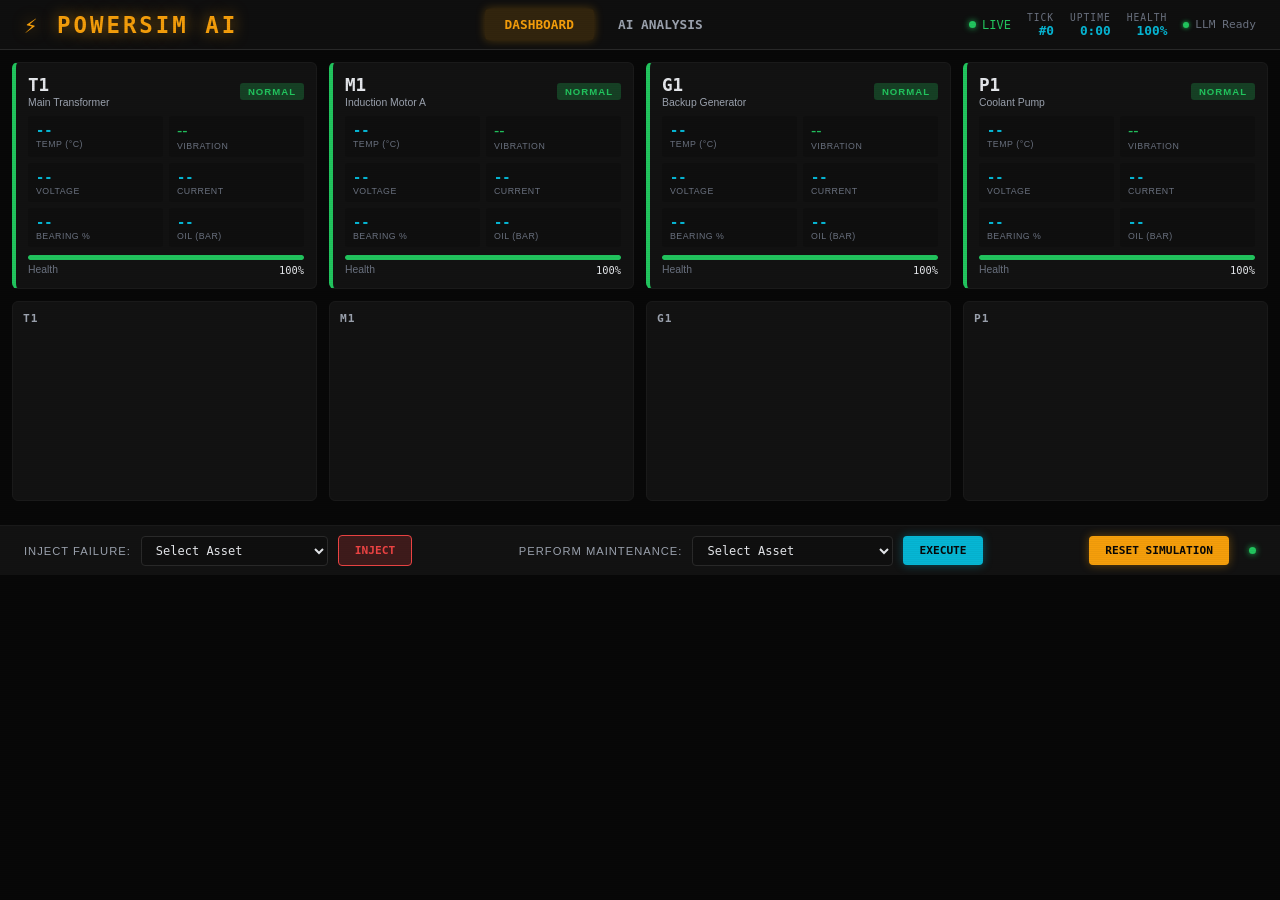
==== static/index.html @ 2003d6c3 "feat(frontend): implement two-page industrial SCADA dashboard - Add Dashboard page with real-time as" ====
<!DOCTYPE html>
<html lang="en">
<head>
    <meta charset="UTF-8">
    <meta name="viewport" content="width=device-width, initial-scale=1.0">
    <title>PowerSim AI - Predictive Maintenance</title>
    <script src="https://cdn.jsdelivr.net/npm/chart.js@4.4.0/dist/chart.umd.min.js"></script>
    <style>
        :root {
            --bg-primary: #080808;
            --bg-secondary: #0f0f0f;
            --bg-panel: #121212;
            --border-color: #1a1a1a;
            --border-bright: #2a2a2a;
            --accent-primary: #f59e0b;
            --accent-secondary: #06b6d4;
            --danger: #ef4444;
            --warning: #f97316;
            --ok: #22c55e;
            --text-primary: #e5e7eb;
            --text-secondary: #9ca3af;
            --text-muted: #6b7280;
            --font-header: 'Orbitron', monospace;
            --font-mono: 'JetBrains Mono', monospace;
        }

        @import url('https://fonts.googleapis.com/css2?family=Orbitron:wght@400;500;600;700;800&family=JetBrains+Mono:wght@300;400;500;600&display=swap');

        * { margin: 0; padding: 0; box-sizing: border-box; }

        html, body {
            min-height: 100%; width: 100%;
            background: var(--bg-primary); color: var(--text-primary);
            font-family: -apple-system, BlinkMacSystemFont, 'Segoe UI', Roboto, sans-serif;
        }

        body {
            overflow-y: auto;
        }

        body::before {
            content: ''; position: fixed; top: 0; left: 0; width: 100%; height: 100%;
            pointer-events: none; z-index: 9999;
            background: repeating-linear-gradient(0deg, rgba(0,0,0,0.03), rgba(0,0,0,0.03) 1px, transparent 1px, transparent 2px);
        }

        .app-container { display: flex; flex-direction: column; height: 100vh; position: relative; z-index: 1; }

        /* Navbar */
        .navbar {
            display: flex; align-items: center; justify-content: space-between;
            height: 50px; padding: 0 24px; background: var(--bg-secondary);
            border-bottom: 1px solid var(--border-bright); flex-shrink: 0;
        }

        .navbar-brand {
            font-family: var(--font-header); font-size: 1.4rem; font-weight: 800;
            color: var(--accent-primary); text-shadow: 0 0 15px rgba(245,158,11,0.6); letter-spacing: 3px;
        }

        .navbar-tabs { display: flex; gap: 4px; }
        .navbar-tab {
            padding: 8px 20px; font-family: var(--font-header); font-size: 0.8rem; font-weight: 600;
            color: var(--text-secondary); background: transparent; border: none; cursor: pointer;
            border-radius: 4px; transition: all 0.2s;
        }
        .navbar-tab:hover { color: var(--text-primary); background: rgba(245,158,11,0.1); }
        .navbar-tab.active { color: var(--accent-primary); background: rgba(245,158,11,0.15); box-shadow: 0 0 10px rgba(245,158,11,0.3); }

        .navbar-status { display: flex; align-items: center; gap: 16px; font-family: var(--font-mono); font-size: 0.75rem; }
        .status-indicator { display: flex; align-items: center; gap: 6px; color: var(--ok); }
        .status-dot {
            width: 7px; height: 7px; border-radius: 50%; background: var(--ok);
            animation: pulse 2s infinite; box-shadow: 0 0 6px var(--ok);
        }
        @keyframes pulse { 0%, 100% { opacity: 1; box-shadow: 0 0 6px var(--ok); } 50% { opacity: 0.5; box-shadow: 0 0 3px var(--ok); } }

        .status-item { display: flex; flex-direction: column; align-items: flex-end; }
        .status-item-label { font-size: 0.6rem; color: var(--text-muted); text-transform: uppercase; letter-spacing: 1px; }
        .status-item-value { font-family: var(--font-mono); font-size: 0.8rem; font-weight: 600; color: var(--accent-secondary); }

        .llm-status { display: flex; align-items: center; gap: 6px; font-size: 0.7rem; color: var(--text-muted); }
        .llm-status-dot { width: 6px; height: 6px; border-radius: 50%; }
        .llm-status-dot.available { background: var(--ok); box-shadow: 0 0 4px var(--ok); }
        .llm-status-dot.unavailable { background: var(--warning); box-shadow: 0 0 4px var(--warning); }

        /* Pages */
        .page { display: none; flex: 1; overflow: hidden; }
        .page.active { display: flex; flex-direction: column; }

        /* Dashboard Page */
        #page-dashboard { min-height: calc(100vh - 100px); }

        .dashboard-content { display: flex; flex-direction: column; padding: 12px; gap: 12px; }

        .assets-row { display: grid; grid-template-columns: repeat(4, 1fr); gap: 12px; }

        .asset-card {
            background: var(--bg-panel); border: 1px solid var(--border-color);
            border-radius: 6px; padding: 12px; position: relative; overflow: hidden;
            border-left: 4px solid var(--ok);
            transition: all 0.3s;
            animation: borderGlow 2s infinite;
        }
        @keyframes borderGlow { 0%, 100% { box-shadow: 0 0 5px currentColor; } 50% { box-shadow: 0 0 15px currentColor; } }
        .asset-card.status-ok { border-left-color: var(--ok); color: var(--ok); }
        .asset-card.status-warning { border-left-color: var(--warning); color: var(--warning); }
        .asset-card.status-critical { border-left-color: var(--danger); color: var(--danger); }

        .asset-card.status-ok { animation-name: borderGlowOk; }
        .asset-card.status-warning { animation-name: borderGlowWarning; }
        .asset-card.status-critical { animation-name: borderGlowCritical; }
        @keyframes borderGlowOk { 0%, 100% { box-shadow: 0 0 5px rgba(34,197,94,0.3); } 50% { box-shadow: 0 0 15px rgba(34,197,94,0.6); } }
        @keyframes borderGlowWarning { 0%, 100% { box-shadow: 0 0 5px rgba(249,115,22,0.3); } 50% { box-shadow: 0 0 15px rgba(249,115,22,0.6); } }
        @keyframes borderGlowCritical { 0%, 100% { box-shadow: 0 0 5px rgba(239,68,68,0.3); } 50% { box-shadow: 0 0 15px rgba(239,68,68,0.6); } }

        .asset-header { display: flex; justify-content: space-between; align-items: center; margin-bottom: 8px; }
        .asset-id { font-family: var(--font-header); font-size: 1.1rem; font-weight: 700; color: var(--text-primary); }
        .asset-name { font-size: 0.65rem; color: var(--text-secondary); margin-top: 2px; }

        .status-badge {
            padding: 3px 8px; border-radius: 3px; font-size: 0.6rem; font-weight: 700;
            text-transform: uppercase; letter-spacing: 1px;
        }
        .status-badge.normal { background: rgba(34,197,94,0.25); color: var(--ok); }
        .status-badge.warning { background: rgba(249,115,22,0.25); color: var(--warning); }
        .status-badge.critical { background: rgba(239,68,68,0.25); color: var(--danger); }

        .metrics-grid { display: grid; grid-template-columns: repeat(2, 1fr); gap: 6px; }
        .metric-cell { background: var(--bg-secondary); border-radius: 3px; padding: 6px 8px; }
        .metric-cell-value { font-family: var(--font-mono); font-size: 0.85rem; font-weight: 600; color: var(--accent-secondary); }
        .metric-cell-label { font-size: 0.55rem; color: var(--text-muted); text-transform: uppercase; letter-spacing: 0.5px; margin-top: 1px; }

        .health-container { margin-top: 8px; }
        .health-bar { height: 5px; background: var(--bg-secondary); border-radius: 2px; overflow: hidden; }
        .health-fill { height: 100%; border-radius: 2px; transition: width 0.4s ease, background 0.3s; }
        .health-text { display: flex; justify-content: space-between; margin-top: 4px; font-size: 0.65rem; color: var(--text-muted); }
        .health-value { font-family: var(--font-mono); color: var(--text-primary); }

        .charts-row { display: grid; grid-template-columns: repeat(4, 1fr); gap: 12px; margin-bottom: 12px; }
        .chart-card {
            background: var(--bg-panel); border: 1px solid var(--border-color);
            border-radius: 6px; padding: 10px; display: flex; flex-direction: column;
            height: 200px;
        }
        .chart-title {
            font-family: var(--font-header); font-size: 0.7rem; font-weight: 600;
            color: var(--text-secondary); text-transform: uppercase; letter-spacing: 1px; margin-bottom: 6px;
        }
        .chart-container { flex: 1; position: relative; min-height: 0; }
        .chart-container canvas { width: 100% !important; height: 100% !important; }

        .controls-bar {
            height: 50px; display: flex; align-items: center; justify-content: space-between;
            padding: 0 24px; background: var(--bg-panel); border-top: 1px solid var(--border-color);
            flex-shrink: 0;
        }
        .controls-group { display: flex; align-items: center; gap: 10px; }
        .control-label { font-size: 0.7rem; color: var(--text-secondary); text-transform: uppercase; letter-spacing: 1px; }

        .btn {
            padding: 8px 16px; border: none; border-radius: 4px; font-size: 0.7rem;
            font-weight: 600; cursor: pointer; text-transform: uppercase; font-family: var(--font-header);
            transition: all 0.2s;
        }
        .btn-primary {
            background: var(--accent-secondary); color: var(--bg-primary);
            box-shadow: 0 0 10px rgba(6,182,212,0.4);
        }
        .btn-primary:hover { background: #0891b2; box-shadow: 0 0 15px rgba(6,182,212,0.6); }
        .btn-accent {
            background: var(--accent-primary); color: var(--bg-primary);
            box-shadow: 0 0 10px rgba(245,158,11,0.4);
        }
        .btn-accent:hover { background: #d97706; box-shadow: 0 0 15px rgba(245,158,11,0.6); }
        .btn-danger {
            background: rgba(239,68,68,0.2); color: var(--danger); border: 1px solid var(--danger);
        }
        .btn-danger:hover { background: rgba(239,68,68,0.3); }

        select.control-select {
            background: var(--bg-secondary); color: var(--text-primary);
            border: 1px solid var(--border-bright); border-radius: 4px;
            padding: 6px 10px; font-size: 0.75rem; font-family: var(--font-mono);
            cursor: pointer;
        }
        select.control-select:focus { outline: none; border-color: var(--accent-primary); }

        /* AI Analysis Page */
        #page-ai-analysis { padding: 16px; gap: 16px; overflow-y: auto; }

        .ai-summary-section {
            background: var(--bg-panel); border: 1px solid var(--border-color);
            border-radius: 8px; padding: 20px; display: flex; flex-direction: column;
            margin-bottom: 16px;
        }
        .ai-summary-header {
            display: flex; justify-content: space-between; align-items: center; margin-bottom: 16px;
        }
        .ai-summary-title {
            font-family: var(--font-header); font-size: 1rem; font-weight: 700;
            color: var(--accent-primary); text-transform: uppercase; letter-spacing: 2px;
        }
        .ai-summary-content {
            flex: 1; background: var(--bg-secondary); border-radius: 6px; padding: 16px;
            font-family: var(--font-mono); font-size: 0.85rem; color: var(--text-primary);
            overflow-y: auto; line-height: 1.6; border: 1px solid var(--border-color);
        }

        /* Hero Image Section */
        .ai-hero-section {
            position: relative;
            height: 150px;
            border-radius: 8px;
            overflow: hidden;
            margin-bottom: 16px;
            border: 1px solid var(--border-color);
        }

        .ai-hero-image {
            width: 100%;
            height: 100%;
            object-fit: cover;
            filter: brightness(0.4) contrast(1.1);
        }

        .ai-hero-overlay {
            position: absolute;
            top: 0;
            left: 0;
            right: 0;
            bottom: 0;
            background: linear-gradient(135deg, rgba(245,158,11,0.15) 0%, rgba(6,182,212,0.1) 100%);
            pointer-events: none;
        }

        .ai-hero-title {
            position: absolute;
            bottom: 16px;
            left: 20px;
            font-family: var(--font-header);
            font-size: 1.2rem;
            font-weight: 700;
            color: var(--accent-primary);
            text-shadow: 0 0 20px rgba(245,158,11,0.8), 0 2px 4px rgba(0,0,0,0.8);
            letter-spacing: 2px;
        }
        .ai-summary-content::-webkit-scrollbar { width: 6px; }
        .ai-summary-content::-webkit-scrollbar-track { background: var(--bg-panel); }
        .ai-summary-content::-webkit-scrollbar-thumb { background: var(--border-bright); border-radius: 3px; }
        .ai-summary-meta {
            display: flex; justify-content: space-between; align-items: center; margin-top: 12px;
        }
        .ai-timestamp { font-size: 0.7rem; color: var(--text-muted); }
        .ai-status-badge {
            display: flex; align-items: center; gap: 6px; padding: 4px 10px;
            background: var(--bg-secondary); border: 1px solid var(--border-bright);
            border-radius: 4px; font-size: 0.7rem; color: var(--text-secondary);
        }
        .spinner {
            width: 14px; height: 14px; border: 2px solid var(--border-bright);
            border-top-color: var(--accent-primary); border-radius: 50%;
            animation: spin 0.8s linear infinite;
        }
        @keyframes spin { to { transform: rotate(360deg); } }

        @keyframes slideIn {
            from { transform: translateX(100%); opacity: 0; }
            to { transform: translateX(0); opacity: 1; }
        }

        .ai-cards-section {
            display: grid; grid-template-columns: repeat(2, 1fr); gap: 12px;
        }
        .ai-asset-card {
            background: var(--bg-panel); border: 1px solid var(--border-color);
            border-radius: 6px; padding: 14px; display: flex; flex-direction: column; overflow: hidden;
        }
        .ai-asset-header {
            display: flex; justify-content: space-between; align-items: center; margin-bottom: 10px;
        }
        .ai-asset-id { font-family: var(--font-header); font-size: 0.95rem; font-weight: 700; color: var(--text-primary); }
        .risk-badge {
            padding: 3px 10px; border-radius: 3px; font-size: 0.65rem; font-weight: 700;
            text-transform: uppercase; letter-spacing: 1px;
        }
        .risk-badge.critical { background: rgba(239,68,68,0.25); color: var(--danger); }
        .risk-badge.high { background: rgba(249,115,22,0.25); color: var(--warning); }
        .risk-badge.medium { background: rgba(245,158,11,0.25); color: var(--accent-primary); }
        .risk-badge.low { background: rgba(34,197,94,0.25); color: var(--ok); }

        .ai-asset-content { flex: 1; overflow-y: auto; display: flex; flex-direction: column; gap: 8px; }
        .ai-asset-content::-webkit-scrollbar { width: 4px; }
        .ai-asset-content::-webkit-scrollbar-thumb { background: var(--border-bright); border-radius: 2px; }

        .ai-section-title { font-size: 0.6rem; color: var(--text-muted); text-transform: uppercase; letter-spacing: 1px; margin-bottom: 4px; }
        .ai-anomalies { list-style: disc; padding-left: 14px; font-size: 0.75rem; color: var(--text-secondary); margin-bottom: 8px; }
        .ai-anomalies li { margin-bottom: 3px; }
        .ai-action { font-size: 0.75rem; color: var(--text-primary); background: var(--bg-secondary); padding: 8px; border-radius: 4px; }
        .ai-urgency { font-size: 0.7rem; color: var(--warning); }
        .ai-confidence-bar { height: 4px; background: var(--bg-secondary); border-radius: 2px; overflow: hidden; margin-top: 4px; }
        .ai-confidence-fill { height: 100%; background: linear-gradient(90deg, var(--accent-primary), var(--accent-secondary)); border-radius: 2px; }
        .ai-confidence-text { font-size: 0.65rem; color: var(--text-muted); margin-top: 2px; }
        .ai-reasoning {
            font-size: 0.7rem; color: var(--text-secondary); font-style: italic;
            background: var(--bg-secondary); padding: 8px; border-radius: 4px;
            overflow-y: auto; max-height: 60px; line-height: 1.4;
        }

        .btn-maintenance {
            width: 100%; padding: 8px; margin-top: 10px;
            background: rgba(34,197,94,0.15); color: var(--ok);
            border: 1px solid var(--ok); border-radius: 4px;
            font-size: 0.7rem; font-weight: 600; cursor: pointer; text-transform: uppercase;
            font-family: var(--font-header); transition: all 0.2s;
        }
        .btn-maintenance:hover { background: rgba(34,197,94,0.25); box-shadow: 0 0 10px rgba(34,197,94,0.3); }

        /* Responsive */
        @media (max-width: 1200px) {
            .assets-row { grid-template-columns: repeat(2, 1fr); }
            .charts-row { grid-template-columns: repeat(2, 1fr); }
            .ai-cards-section { grid-template-columns: 1fr; }
        }

        /* Disconnected Banner */
        .disconnected-banner {
            display: none; position: fixed; top: 50px; left: 0; right: 0;
            background: rgba(239,68,68,0.9); color: white; text-align: center;
            padding: 8px; font-family: var(--font-header); font-size: 0.8rem;
            letter-spacing: 2px; z-index: 10000;
        }
        .disconnected-banner.visible { display: block; }
    </style>
</head>
<body>
    <div class="app-container">
        <nav class="navbar">
            <div class="navbar-brand">⚡ POWERSIM AI</div>
            <div class="navbar-tabs">
                <button class="navbar-tab active" onclick="switchPage('dashboard')">DASHBOARD</button>
                <button class="navbar-tab" onclick="switchPage('ai-analysis')">AI ANALYSIS</button>
            </div>
            <div class="navbar-status">
                <div class="status-indicator">
                    <span class="status-dot"></span>
                    <span>LIVE</span>
                </div>
                <div class="status-item">
                    <span class="status-item-label">Tick</span>
                    <span class="status-item-value" id="tick-count">#0</span>
                </div>
                <div class="status-item">
                    <span class="status-item-label">Uptime</span>
                    <span class="status-item-value" id="uptime">0:00</span>
                </div>
                <div class="status-item">
                    <span class="status-item-label">Health</span>
                    <span class="status-item-value" id="overall-health">100%</span>
                </div>
                <div class="llm-status">
                    <span class="llm-status-dot available" id="llm-status-dot"></span>
                    <span id="llm-status-text">LLM Ready</span>
                </div>
            </div>
        </nav>

        <div class="disconnected-banner" id="disconnected-banner">● DISCONNECTED - Reconnecting...</div>

        <!-- PAGE 1: DASHBOARD -->
        <div class="page active" id="page-dashboard">
            <div class="dashboard-content">
                <div class="assets-row" id="assets-row"></div>
                <div class="charts-row" id="charts-row"></div>
            </div>
            <div class="controls-bar">
                <div class="controls-group">
                    <span class="control-label">Inject Failure:</span>
                    <select class="control-select" id="failure-select">
                        <option value="">Select Asset</option>
                        <option value="T1|bearing_wear">T1 - Bearing Wear</option>
                        <option value="M1|misalignment">M1 - Misalignment</option>
                        <option value="G1|oil_degradation">G1 - Oil Degradation</option>
                        <option value="P1|overload">P1 - Overload</option>
                    </select>
                    <button class="btn btn-danger" onclick="injectFailure()">INJECT</button>
                </div>
                <div class="controls-group">
                    <span class="control-label">Perform Maintenance:</span>
                    <select class="control-select" id="maintenance-select">
                        <option value="">Select Asset</option>
                        <option value="T1">T1 - Main Transformer</option>
                        <option value="M1">M1 - Induction Motor A</option>
                        <option value="G1">G1 - Backup Generator</option>
                        <option value="P1">P1 - Coolant Pump</option>
                    </select>
                    <button class="btn btn-primary" onclick="performMaintenance()">EXECUTE</button>
                </div>
                <div class="controls-group">
                    <button class="btn btn-accent" onclick="resetSimulation()">RESET SIMULATION</button>
                    <span class="status-dot" id="ws-status-dot" style="background: var(--ok); margin-left: 10px;"></span>
                </div>
            </div>
        </div>

        <!-- PAGE 2: AI ANALYSIS -->
        <div class="page" id="page-ai-analysis">
            <div class="ai-hero-section">
                <img class="ai-hero-image" src="/static/assets/shutterstock_2407148241.webp" alt="Power System">
                <div class="ai-hero-overlay"></div>
                <div class="ai-hero-title">⚡ AI-POWERED PREDICTIVE MAINTENANCE</div>
            </div>
            <div class="ai-summary-section">
                <div class="ai-summary-header">
                    <span class="ai-summary-title">Fleet Summary</span>
                    <button class="btn btn-accent" id="run-ai-btn" onclick="runAiAnalysis()">
                        <span id="run-ai-text">▶ RUN AI ANALYSIS</span>
                    </button>
                </div>
                <div class="ai-summary-content" id="fleet-summary">
                    Click "RUN AI ANALYSIS" to generate fleet-wide predictive maintenance insights...
                </div>
                <div class="ai-summary-meta">
                    <span class="ai-timestamp" id="ai-timestamp">Last analysis: Never</span>
                    <div class="ai-status-badge">
                        <span class="status-dot" id="ollama-status-dot" style="width: 6px; height: 6px; background: var(--ok);"></span>
                        <span id="ollama-status-text">Ollama Connected</span>
                    </div>
                </div>
            </div>
            <div class="ai-cards-section" id="ai-cards-section">
                <!-- AI cards rendered by JS -->
            </div>
        </div>
    </div>

    <script>
        const CHART_MAX_POINTS = 50;
        const charts = {};
        let wsConnected = false;
        let aiAnalysisCache = null;

        // Page Navigation
        function switchPage(pageName) {
            document.querySelectorAll('.page').forEach(p => p.classList.remove('active'));
            document.querySelectorAll('.navbar-tab').forEach(t => t.classList.remove('active'));
            document.getElementById('page-' + pageName).classList.add('active');
            event.target.classList.add('active');
        }

        // WebSocket Connection
        let ws = null;

        function connectWebSocket() {
            const protocol = window.location.protocol === 'https:' ? 'wss:' : 'ws:';
            ws = new WebSocket(`${protocol}//${window.location.host}/ws/live`);

            ws.onopen = () => {
                console.log('WebSocket connected');
                wsConnected = true;
                updateWsStatus(true);
            };

            ws.onclose = () => {
                console.log('WebSocket closed - reconnecting...');
                wsConnected = false;
                updateWsStatus(false);
                setTimeout(connectWebSocket, 3000);
            };

            ws.onerror = (e) => {
                console.error('WebSocket error:', e);
                wsConnected = false;
            };

            ws.onmessage = (event) => {
                try {
                    const data = JSON.parse(event.data);
                    if (data.type !== 'tick') return;

                    // Update navbar metrics
                    document.getElementById('tick-count').textContent = '#' + data.tick_count;

                    // Calculate uptime
                    const uptimeSeconds = data.tick_count * 2; // 2 seconds per tick
                    const mins = Math.floor(uptimeSeconds / 60);
                    const secs = uptimeSeconds % 60;
                    document.getElementById('uptime').textContent = mins + ':' + secs.toString().padStart(2, '0');

                    // Update each asset card
                    ['T1', 'M1', 'G1', 'P1'].forEach(assetId => {
                        const tel = data.telemetry?.[assetId];
                        if (!tel) return;

                        // Update metric values
                        setVal(assetId + '-temp', tel.temperature?.toFixed(1) ?? '--');
                        setVal(assetId + '-vibration', tel.vibration?.toFixed(2) ?? '--');
                        setVal(assetId + '-voltage', tel.voltage?.toFixed(0) ?? '--');
                        setVal(assetId + '-current', tel.current?.toFixed(1) ?? '--');
                        setVal(assetId + '-bearing', tel.bearing_wear?.toFixed(1) ?? '--');
                        setVal(assetId + '-oil', tel.oil_pressure?.toFixed(2) ?? '--');
                        setVal(assetId + '-health', tel.health_score?.toFixed(1) + '%');

                        // Update health bar
                        const bar = document.getElementById(assetId + '-health-bar');
                        if (bar) {
                            bar.style.width = tel.health_score + '%';
                            if (tel.health_score >= 70) {
                                bar.style.background = 'var(--ok)';
                                updateAssetStatus(assetId, 'NORMAL', 'normal');
                            } else if (tel.health_score >= 40) {
                                bar.style.background = 'var(--warning)';
                                updateAssetStatus(assetId, 'WARNING', 'warning');
                            } else {
                                bar.style.background = 'var(--danger)';
                                updateAssetStatus(assetId, 'CRITICAL', 'critical');
                            }
                        }

                        // Update chart
                        updateChart(assetId, data.tick_count, tel.health_score, tel.temperature);
                    });

                    // Update overall health
                    const assets = Object.values(data.telemetry);
                    const avgHealth = assets.reduce((s, a) => s + (a.health_score || 0), 0) / assets.length;
                    document.getElementById('overall-health').textContent = avgHealth.toFixed(1) + '%';

                } catch (e) {
                    console.error('Error processing WebSocket message:', e);
                }
            };
        }

        function updateAssetStatus(assetId, statusText, statusClass) {
            const statusEl = document.getElementById(assetId + '-status');
            const cardEl = document.getElementById(assetId + '-card');
            if (statusEl) {
                statusEl.textContent = statusText;
                statusEl.className = 'status-badge ' + statusClass;
            }
            if (cardEl) {
                cardEl.className = 'asset-card status-' + statusClass;
            }
        }

        function setVal(id, val) {
            const el = document.getElementById(id);
            if (el) el.textContent = val;
        }

        function updateWsStatus(connected) {
            const dot = document.getElementById('ws-status-dot');
            const banner = document.getElementById('disconnected-banner');
            if (connected) {
                dot.style.background = 'var(--ok)';
                banner.classList.remove('visible');
            } else {
                dot.style.background = 'var(--danger)';
                banner.classList.add('visible');
            }
        }

        // Charts
        function initCharts() {
            const chartColors = {
                'T1': { health: '#f59e0b', temp: '#06b6d4' },
                'M1': { health: '#ef4444', temp: '#22c55e' },
                'G1': { health: '#f97316', temp: '#3b82f6' },
                'P1': { health: '#8b5cf6', temp: '#ec4899' },
            };

            ['T1', 'M1', 'G1', 'P1'].forEach(assetId => {
                const container = document.getElementById('chart-' + assetId);
                if (!container) return;

                const ctx = container.getContext('2d');
                charts[assetId] = new Chart(ctx, {
                    type: 'line',
                    data: {
                        labels: [],
                        datasets: [
                            { label: 'Health', data: [], borderColor: chartColors[assetId].health, borderWidth: 2, fill: false, tension: 0.4, pointRadius: 0 },
                            { label: 'Temp', data: [], borderColor: chartColors[assetId].temp, borderWidth: 1.5, fill: false, tension: 0.4, pointRadius: 0 }
                        ]
                    },
                    options: {
                        responsive: true, maintainAspectRatio: false, animation: false,
                        plugins: {
                            legend: {
                                display: true, position: 'top',
                                labels: { color: '#9ca3af', font: { size: 8 }, boxWidth: 8, padding: 4 }
                            }
                        },
                        scales: {
                            x: { display: false },
                            y: { display: false, min: 0, max: 100 }
                        }
                    }
                });

                for (let i = 0; i < CHART_MAX_POINTS; i++) {
                    charts[assetId].data.labels.push('');
                    charts[assetId].data.datasets[0].data.push(null);
                    charts[assetId].data.datasets[1].data.push(null);
                }
                charts[assetId].update();
            });
        }

        function updateChart(assetId, tick, health, temp) {
            const chart = charts[assetId];
            if (!chart) return;

            chart.data.labels.shift();
            chart.data.datasets[0].data.shift();
            chart.data.datasets[1].data.shift();

            chart.data.labels.push(tick);
            chart.data.datasets[0].data.push(health);
            chart.data.datasets[1].data.push(temp);

            chart.update('none');
        }

        // Render Assets
        function renderAssets() {
            const container = document.getElementById('assets-row');
            const assetConfigs = {
                'T1': { name: 'Main Transformer' },
                'M1': { name: 'Induction Motor A' },
                'G1': { name: 'Backup Generator' },
                'P1': { name: 'Coolant Pump' },
            };

            container.innerHTML = Object.keys(assetConfigs).map(assetId => {
                const config = assetConfigs[assetId];
                return `
                    <div class="asset-card status-ok" id="${assetId}-card">
                        <div class="asset-header">
                            <div>
                                <div class="asset-id">${assetId}</div>
                                <div class="asset-name">${config.name}</div>
                            </div>
                            <span class="status-badge normal" id="${assetId}-status">NORMAL</span>
                        </div>
                        <div class="metrics-grid">
                            <div class="metric-cell">
                                <div class="metric-cell-value" id="${assetId}-temp">--</div>
                                <div class="metric-cell-label">Temp (°C)</div>
                            </div>
                            <div class="metric-cell">
                                <div class="metric-value" id="${assetId}-vibration">--</div>
                                <div class="metric-cell-label">Vibration</div>
                            </div>
                            <div class="metric-cell">
                                <div class="metric-cell-value" id="${assetId}-voltage">--</div>
                                <div class="metric-cell-label">Voltage</div>
                            </div>
                            <div class="metric-cell">
                                <div class="metric-cell-value" id="${assetId}-current">--</div>
                                <div class="metric-cell-label">Current</div>
                            </div>
                            <div class="metric-cell">
                                <div class="metric-cell-value" id="${assetId}-bearing">--</div>
                                <div class="metric-cell-label">Bearing %</div>
                            </div>
                            <div class="metric-cell">
                                <div class="metric-cell-value" id="${assetId}-oil">--</div>
                                <div class="metric-cell-label">Oil (bar)</div>
                            </div>
                        </div>
                        <div class="health-container">
                            <div class="health-bar">
                                <div class="health-fill" id="${assetId}-health-bar" style="width: 100%; background: var(--ok);"></div>
                            </div>
                            <div class="health-text">
                                <span>Health</span>
                                <span class="health-value" id="${assetId}-health">100%</span>
                            </div>
                        </div>
                    </div>
                `;
            }).join('');
        }

        // Render AI Cards
        function renderAiCards(analysis) {
            const container = document.getElementById('ai-cards-section');
            if (!analysis || !analysis.assets) {
                container.innerHTML = '<div style="grid-column: 1/-1; text-align: center; color: var(--text-muted); padding: 40px;">No AI analysis available. Click "RUN AI ANALYSIS" to generate insights.</div>';
                return;
            }

            const riskColors = {
                'CRITICAL': 'critical',
                'HIGH': 'high',
                'MEDIUM': 'medium',
                'LOW': 'low'
            };

            container.innerHTML = Object.keys(analysis.assets).map(assetId => {
                const asset = analysis.assets[assetId];
                const riskLevel = asset.risk_level || 'LOW';
                const riskClass = riskColors[riskLevel] || 'low';
                const anomalies = asset.anomalies || [];
                const confidence = asset.confidence || 0;

                return `
                    <div class="ai-asset-card">
                        <div class="ai-asset-header">
                            <span class="ai-asset-id">${assetId}</span>
                            <span class="risk-badge ${riskClass}">${riskLevel} RISK</span>
                        </div>
                        <div class="ai-asset-content">
                            <div>
                                <div class="ai-section-title">Anomalies Detected</div>
                                <ul class="ai-anomalies">
                                    ${anomalies.length > 0 ? anomalies.map(a => '<li>' + a + '</li>').join('') : '<li style="color: var(--text-muted);">No significant anomalies</li>'}
                                </ul>
                            </div>
                            <div>
                                <div class="ai-section-title">Recommended Action</div>
                                <div class="ai-action">${asset.recommended_action || 'Continue monitoring'}</div>
                            </div>
                            <div class="ai-urgency">Urgency: ${asset.urgency_days !== undefined ? asset.urgency_days + ' days' : 'N/A'}</div>
                            <div>
                                <div class="ai-section-title">Confidence</div>
                                <div class="ai-confidence-bar">
                                    <div class="ai-confidence-fill" style="width: ${confidence}%"></div>
                                </div>
                                <div class="ai-confidence-text">${confidence}%</div>
                            </div>
                            <div>
                                <div class="ai-section-title">Reasoning</div>
                                <div class="ai-reasoning">${asset.reasoning || 'No reasoning available'}</div>
                            </div>
                            <button class="btn-maintenance" onclick="performMaintenanceFromAi('${assetId}')">✓ Perform Maintenance</button>
                        </div>
                    </div>
                `;
            }).join('');
        }

        // Controls
        function injectFailure() {
            const select = document.getElementById('failure-select');
            const value = select.value;
            if (!value) return;
            const [assetId, failureType] = value.split('|');
            fetch('/api/inject-failure', {
                method: 'POST',
                headers: { 'Content-Type': 'application/json' },
                body: JSON.stringify({ asset_id: assetId, failure_type: failureType }),
            });
            select.value = '';
        }

        function performMaintenance() {
            const select = document.getElementById('maintenance-select');
            const assetId = select.value;
            if (!assetId) return;
            fetch('/api/maintenance', {
                method: 'POST',
                headers: { 'Content-Type': 'application/json' },
                body: JSON.stringify({ asset_id: assetId }),
            });
            select.value = '';
        }

        function performMaintenanceFromAi(assetId) {
            fetch('/api/maintenance', {
                method: 'POST',
                headers: { 'Content-Type': 'application/json' },
                body: JSON.stringify({ asset_id: assetId }),
            });
        }

        function resetSimulation() {
            fetch('/api/reset', { method: 'POST' });
        }

        // AI Analysis
        async function runAiAnalysis() {
            const btn = document.getElementById('run-ai-btn');
            const btnText = document.getElementById('run-ai-text');
            const summaryEl = document.getElementById('fleet-summary');

            btn.disabled = true;
            btnText.innerHTML = '<span class="spinner" style="display:inline-block;vertical-align:middle;margin-right:8px;"></span>Agent thinking...';

            // Create timeout promise
            const timeoutPromise = new Promise((_, reject) => {
                setTimeout(() => reject(new Error('Analysis timeout - please try again')), 45000);
            });

            // Race between fetch and timeout
            const fetchPromise = fetch('/api/ai-analysis', { method: 'POST' }).then(r => r.json());

            try {
                const data = await Promise.race([fetchPromise, timeoutPromise]);

                aiAnalysisCache = data;

                // Update fleet summary
                if (data.fleet_summary) {
                    summaryEl.textContent = data.fleet_summary;
                }

                // Update timestamp
                const now = new Date();
                document.getElementById('ai-timestamp').textContent = 'Last analysis: ' + now.toLocaleString();

                // Render asset cards
                renderAiCards(data);

                // Update Ollama status
                document.getElementById('ollama-status-dot').style.background = 'var(--ok)';
                document.getElementById('ollama-status-text').textContent = 'Ollama Connected';

                // Show toast notification
                showToast('AI Analysis Complete');

            } catch (err) {
                summaryEl.textContent = 'Analysis failed. Using fallback mode...';
                document.getElementById('ollama-status-dot').style.background = 'var(--warning)';
                document.getElementById('ollama-status-text').textContent = 'Using Fallback';
                showToast('AI Analysis Failed - Using Fallback', 'warning');
            } finally {
                btn.disabled = false;
                btnText.textContent = '▶ RUN AI ANALYSIS';
            }
        }

        // Toast notification
        function showToast(message, type = 'info') {
            const toast = document.createElement('div');
            toast.style.cssText = `
                position: fixed;
                bottom: 80px;
                right: 24px;
                background: ${type === 'warning' ? 'var(--warning)' : 'var(--ok)'};
                color: var(--bg-primary);
                padding: 12px 24px;
                border-radius: 6px;
                font-family: var(--font-header);
                font-size: 0.8rem;
                font-weight: 700;
                box-shadow: 0 0 20px ${type === 'warning' ? 'rgba(249,115,22,0.5)' : 'rgba(34,197,94,0.5)'};
                z-index: 10001;
                animation: slideIn 0.3s ease;
            `;
            toast.textContent = message;
            document.body.appendChild(toast);
            setTimeout(() => {
                toast.style.opacity = '0';
                toast.style.transition = 'opacity 0.3s';
                setTimeout(() => toast.remove(), 300);
            }, 3000);
        }

        // LLM Status
        function checkLlmStatus() {
            fetch('/api/llm/status').then(r => r.json()).then(data => {
                const dot = document.getElementById('llm-status-dot');
                const text = document.getElementById('llm-status-text');
                if (data.available) {
                    dot.classList.add('available'); dot.classList.remove('unavailable');
                    text.textContent = 'LLM: ' + data.model; text.style.color = 'var(--ok)';
                } else {
                    dot.classList.add('unavailable'); dot.classList.remove('available');
                    text.textContent = 'Rule-based'; text.style.color = 'var(--warning)';
                }
            }).catch(() => {});
        }

        // Initialize
        document.addEventListener('DOMContentLoaded', () => {
            // Render charts containers
            document.getElementById('charts-row').innerHTML = ['T1', 'M1', 'G1', 'P1'].map(id => `
                <div class="chart-card">
                    <div class="chart-title">${id}</div>
                    <div class="chart-container"><canvas id="chart-${id}"></canvas></div>
                </div>
            `).join('');

            renderAssets();
            initCharts();
            connectWebSocket();
            checkLlmStatus();
            setInterval(checkLlmStatus, 60000);
        });
    </script>
</body>
</html>
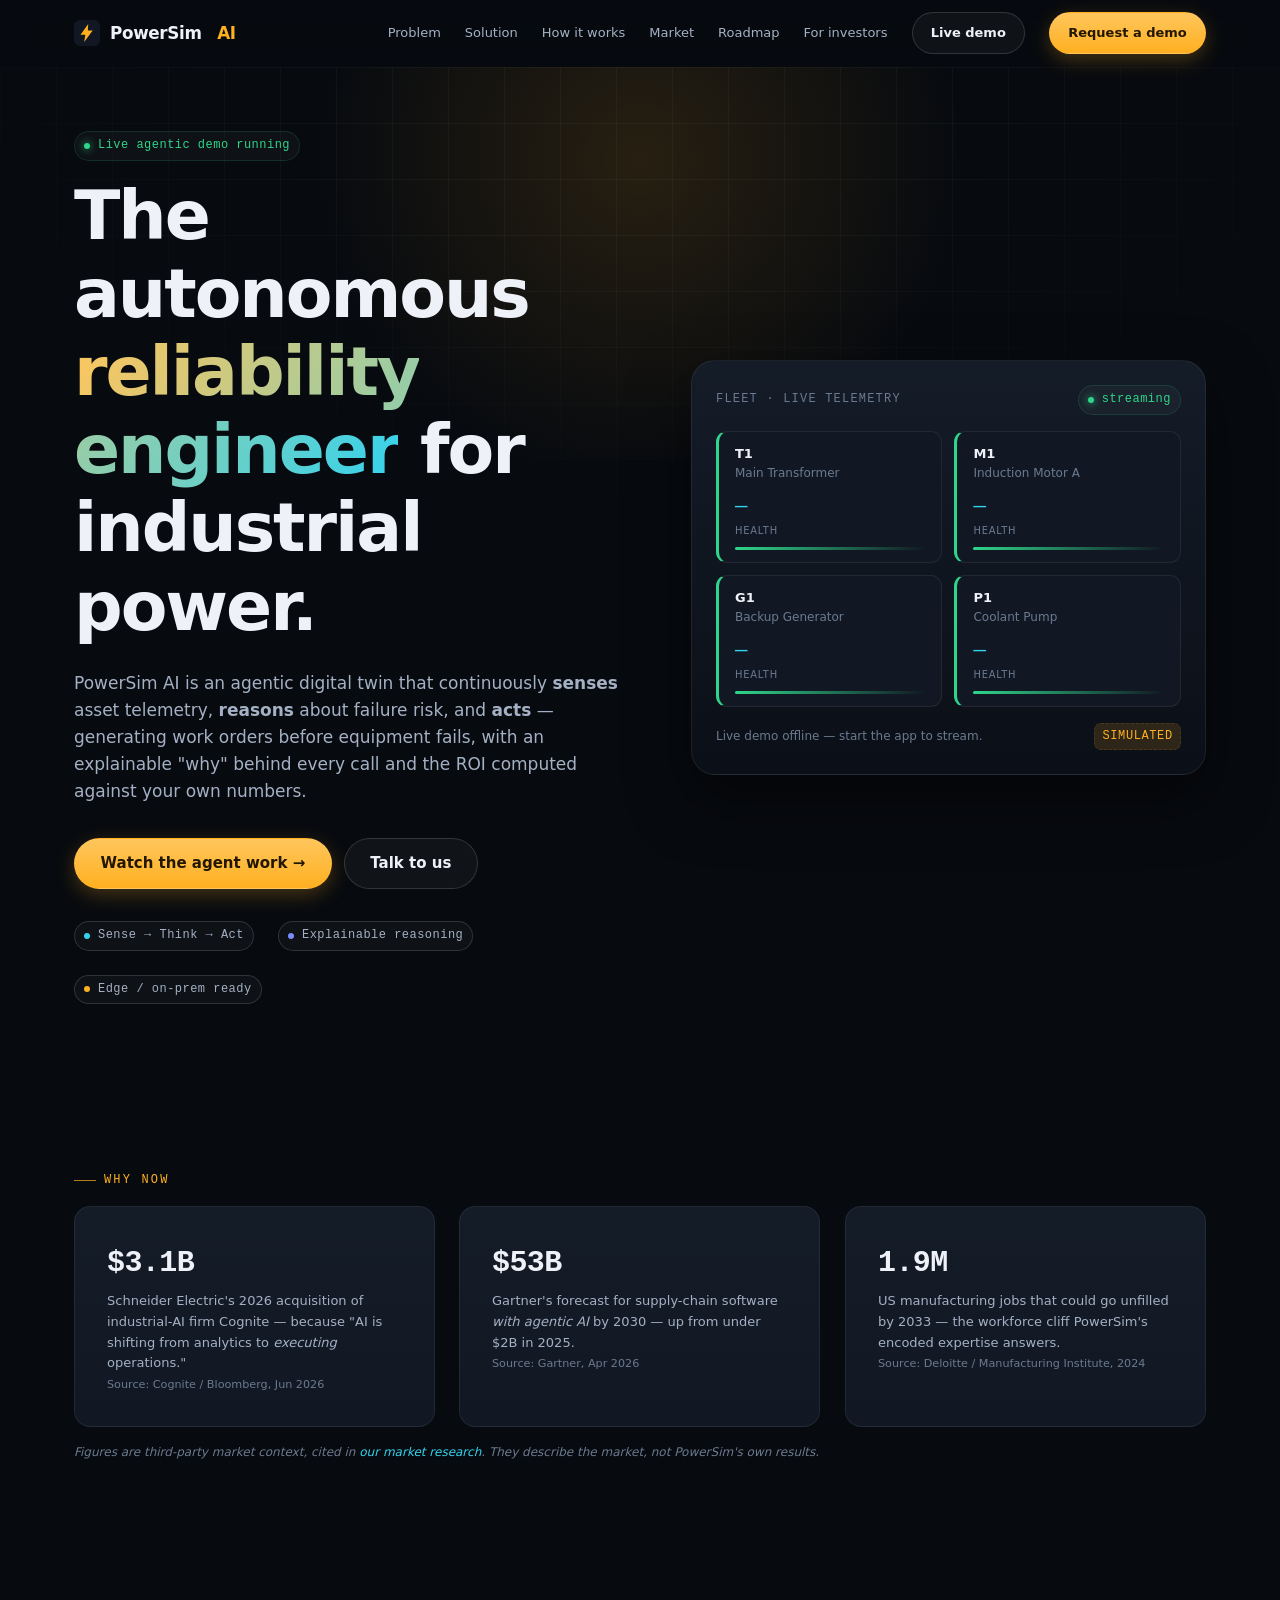
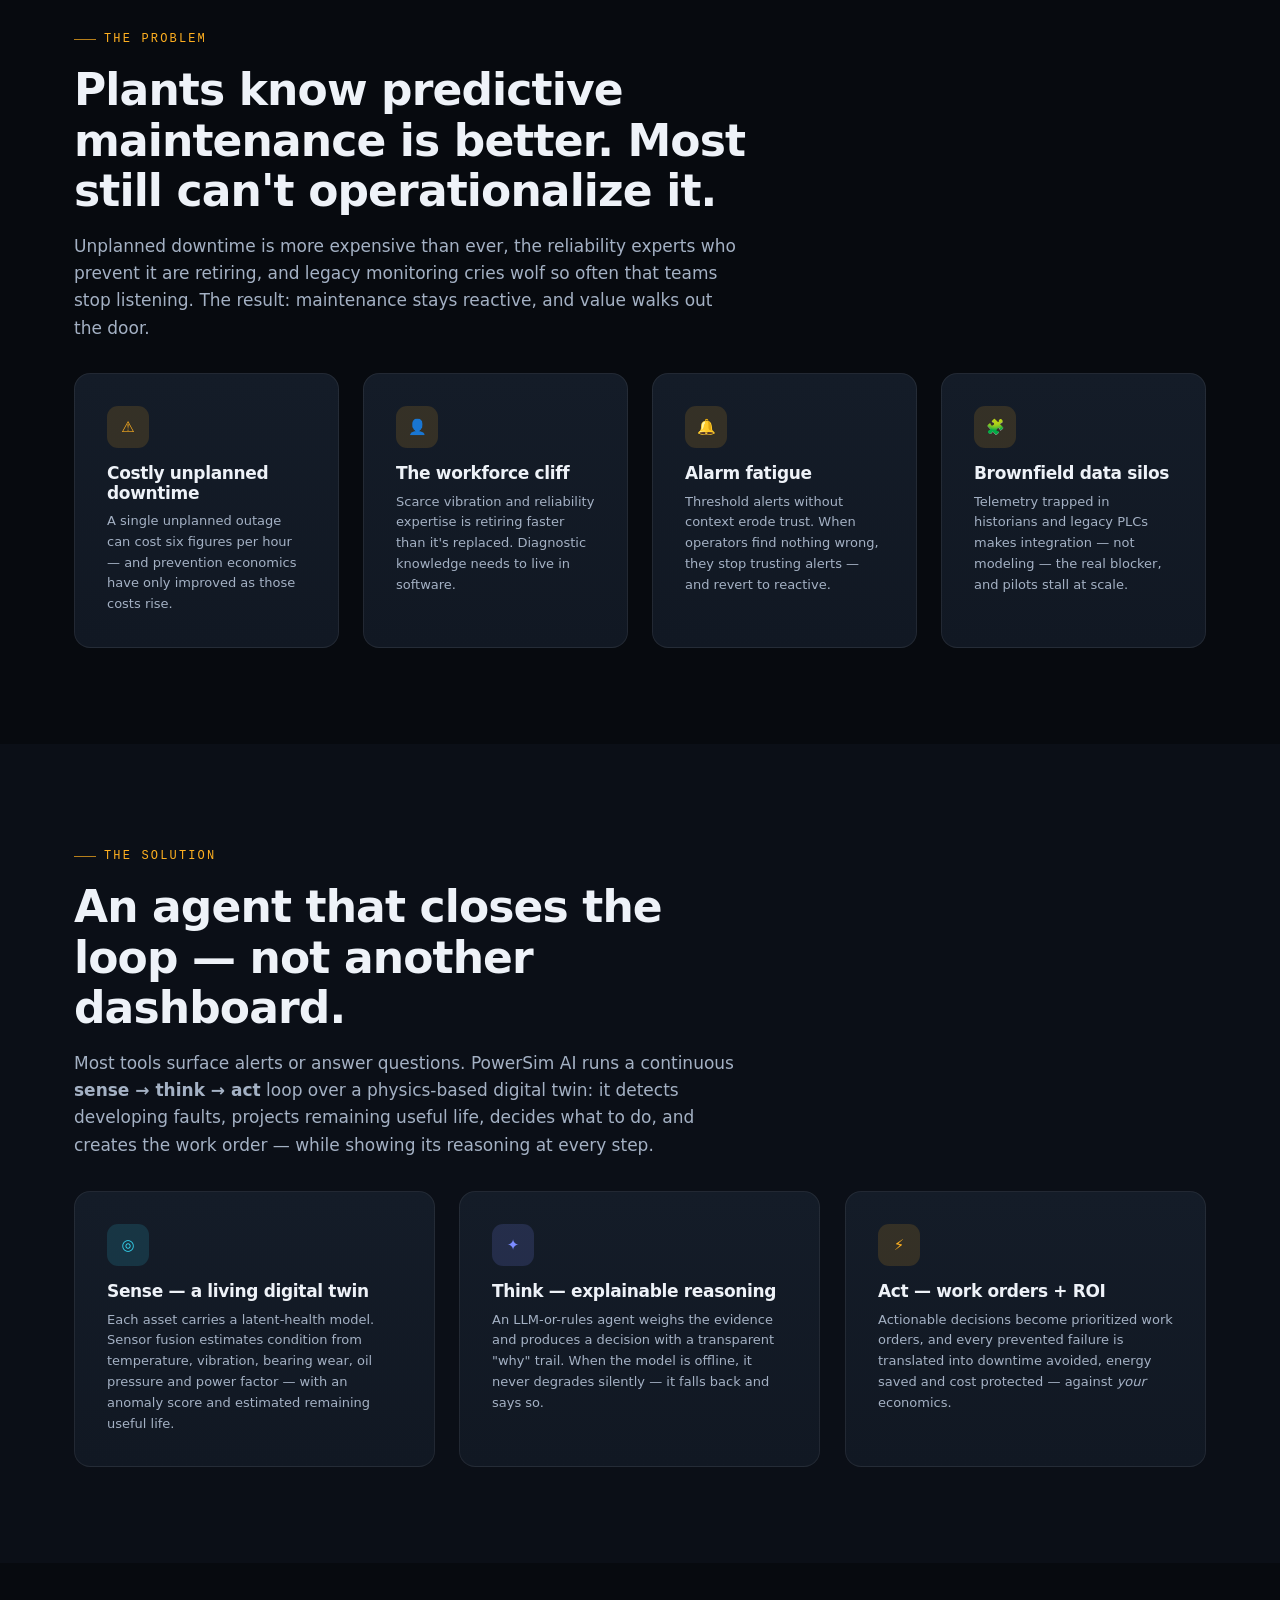
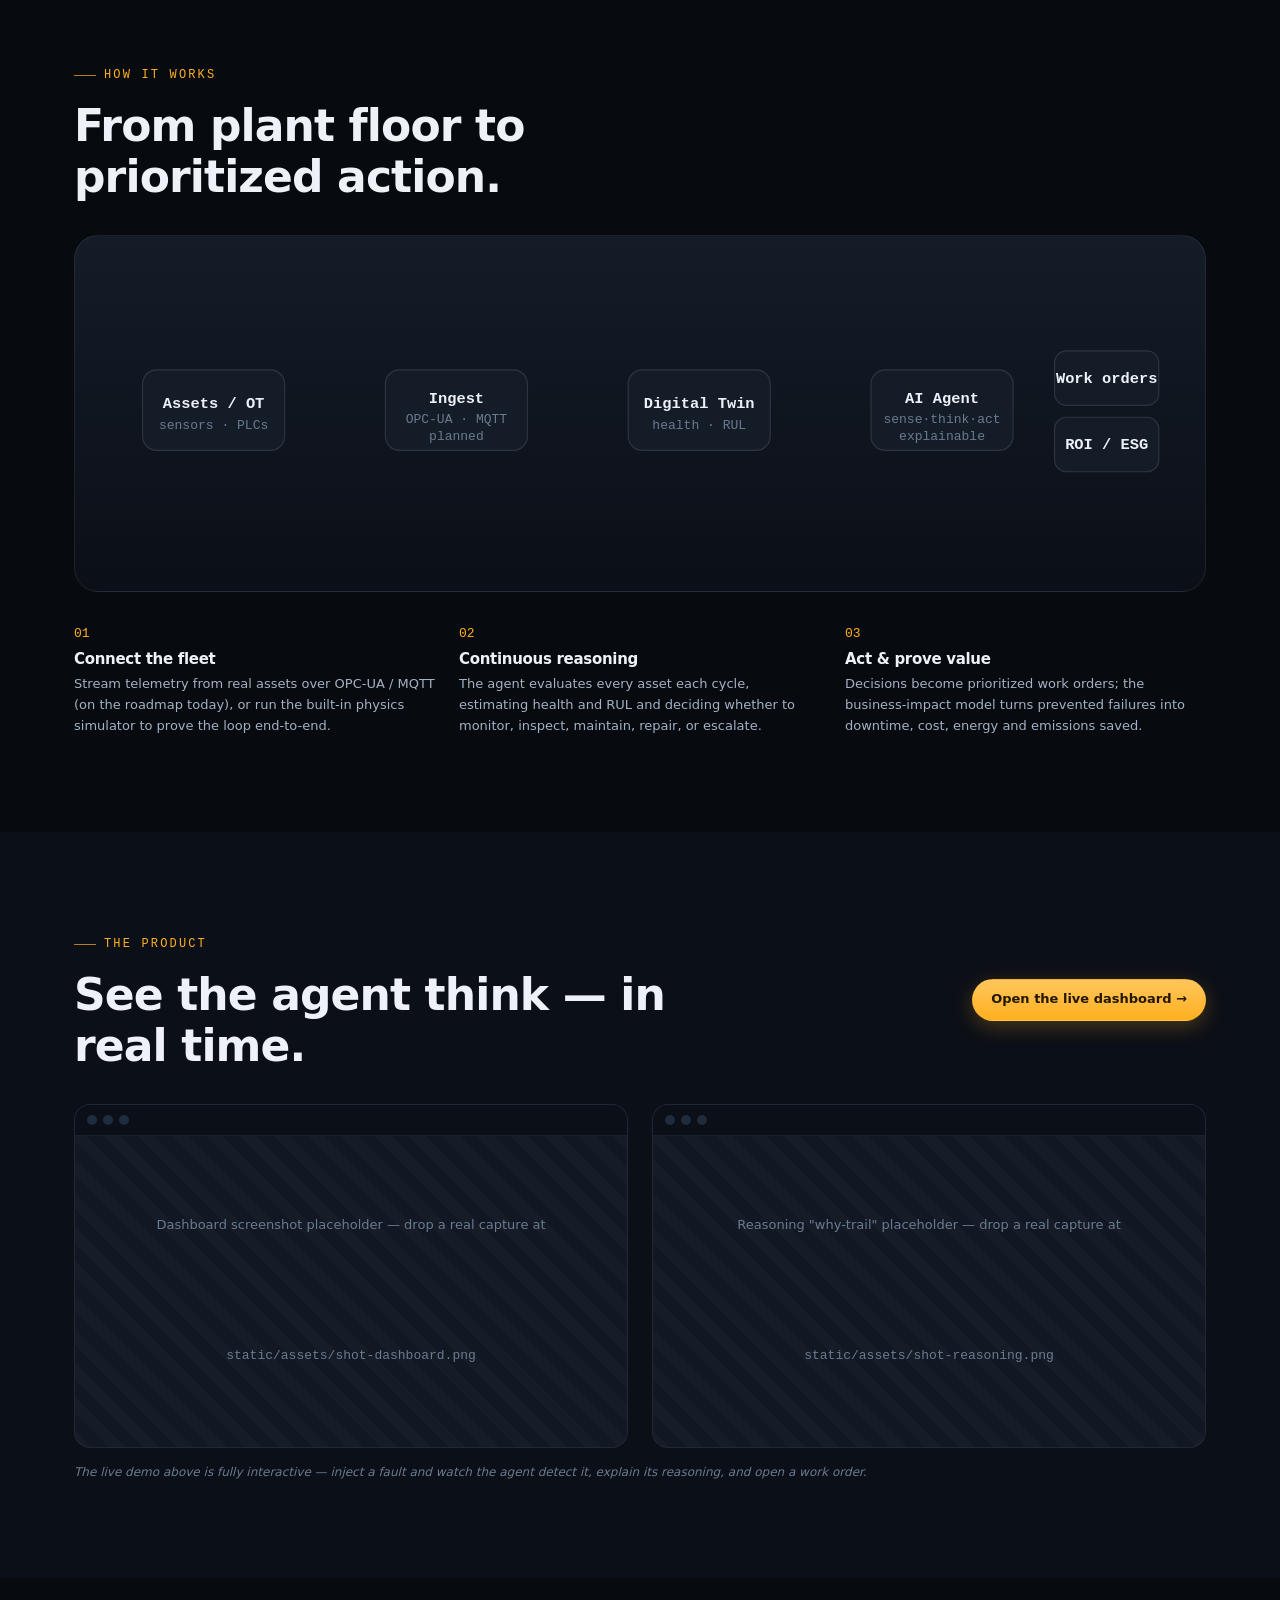
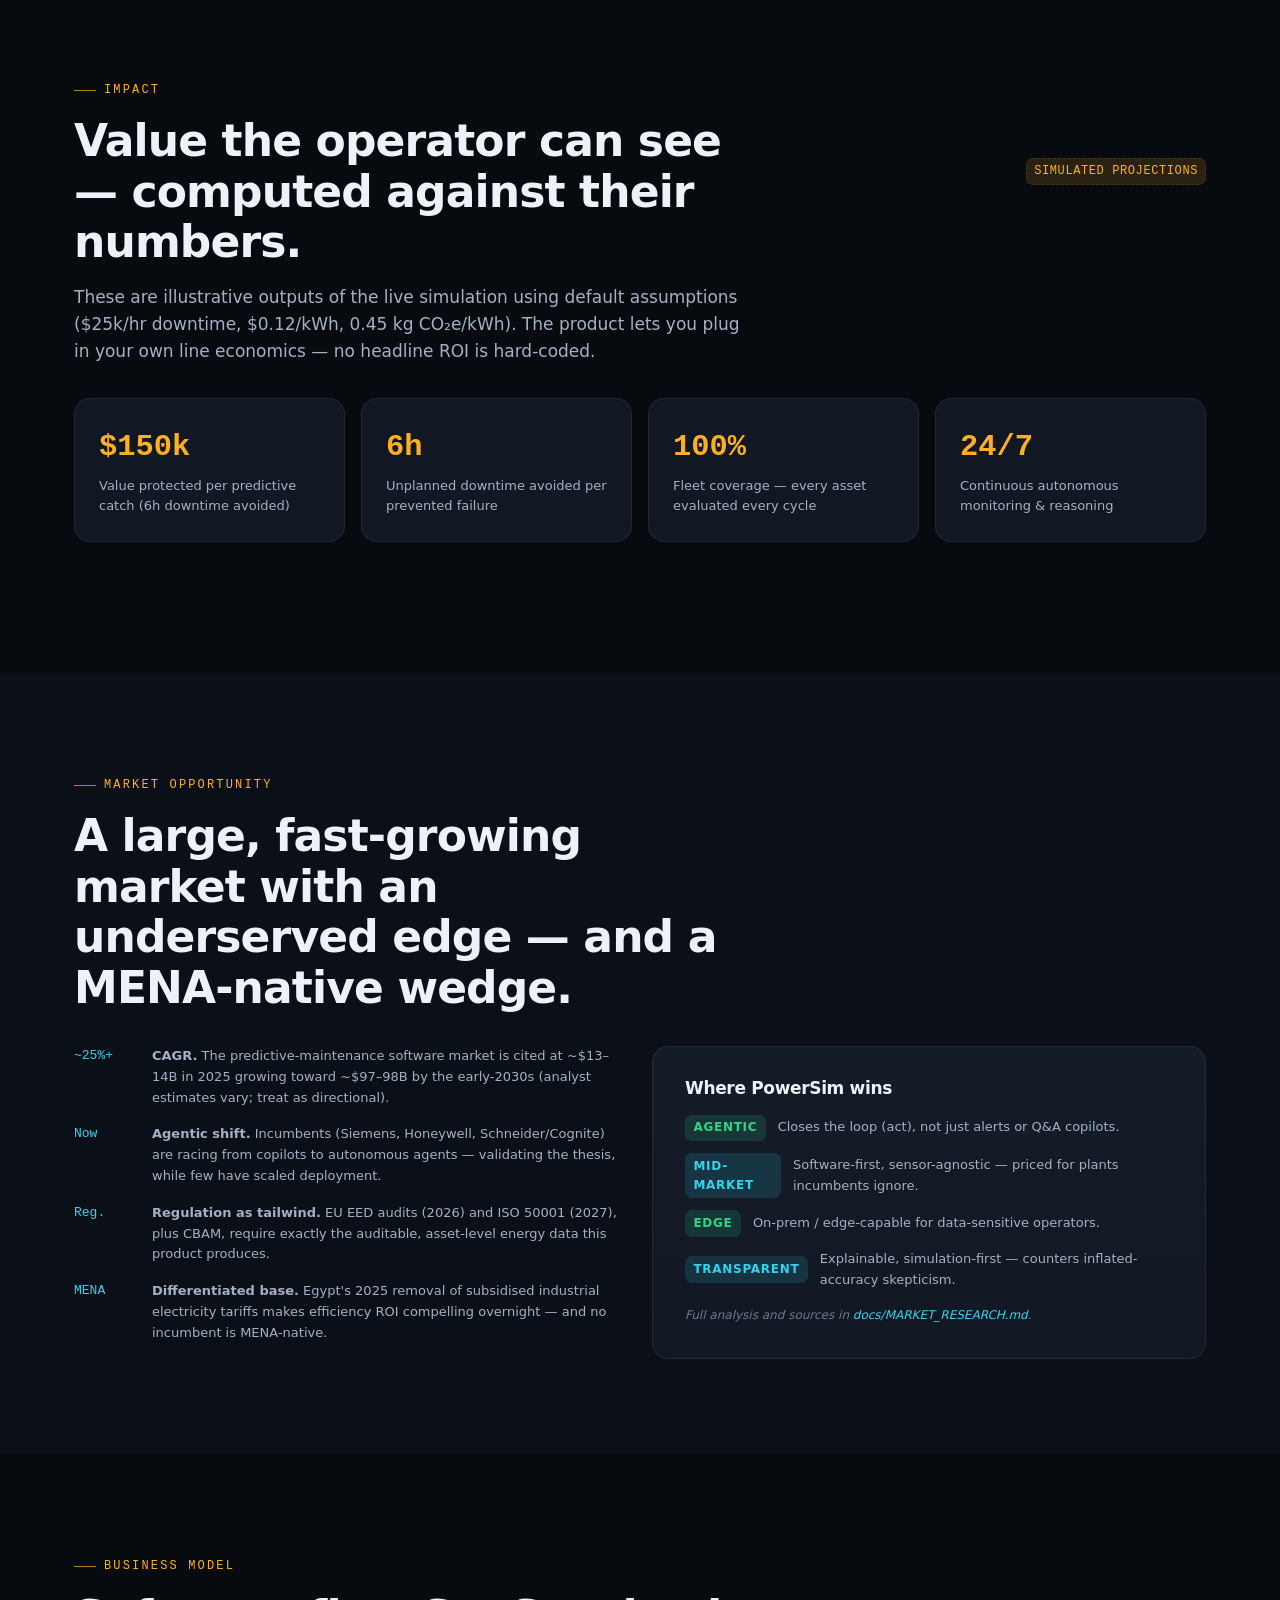
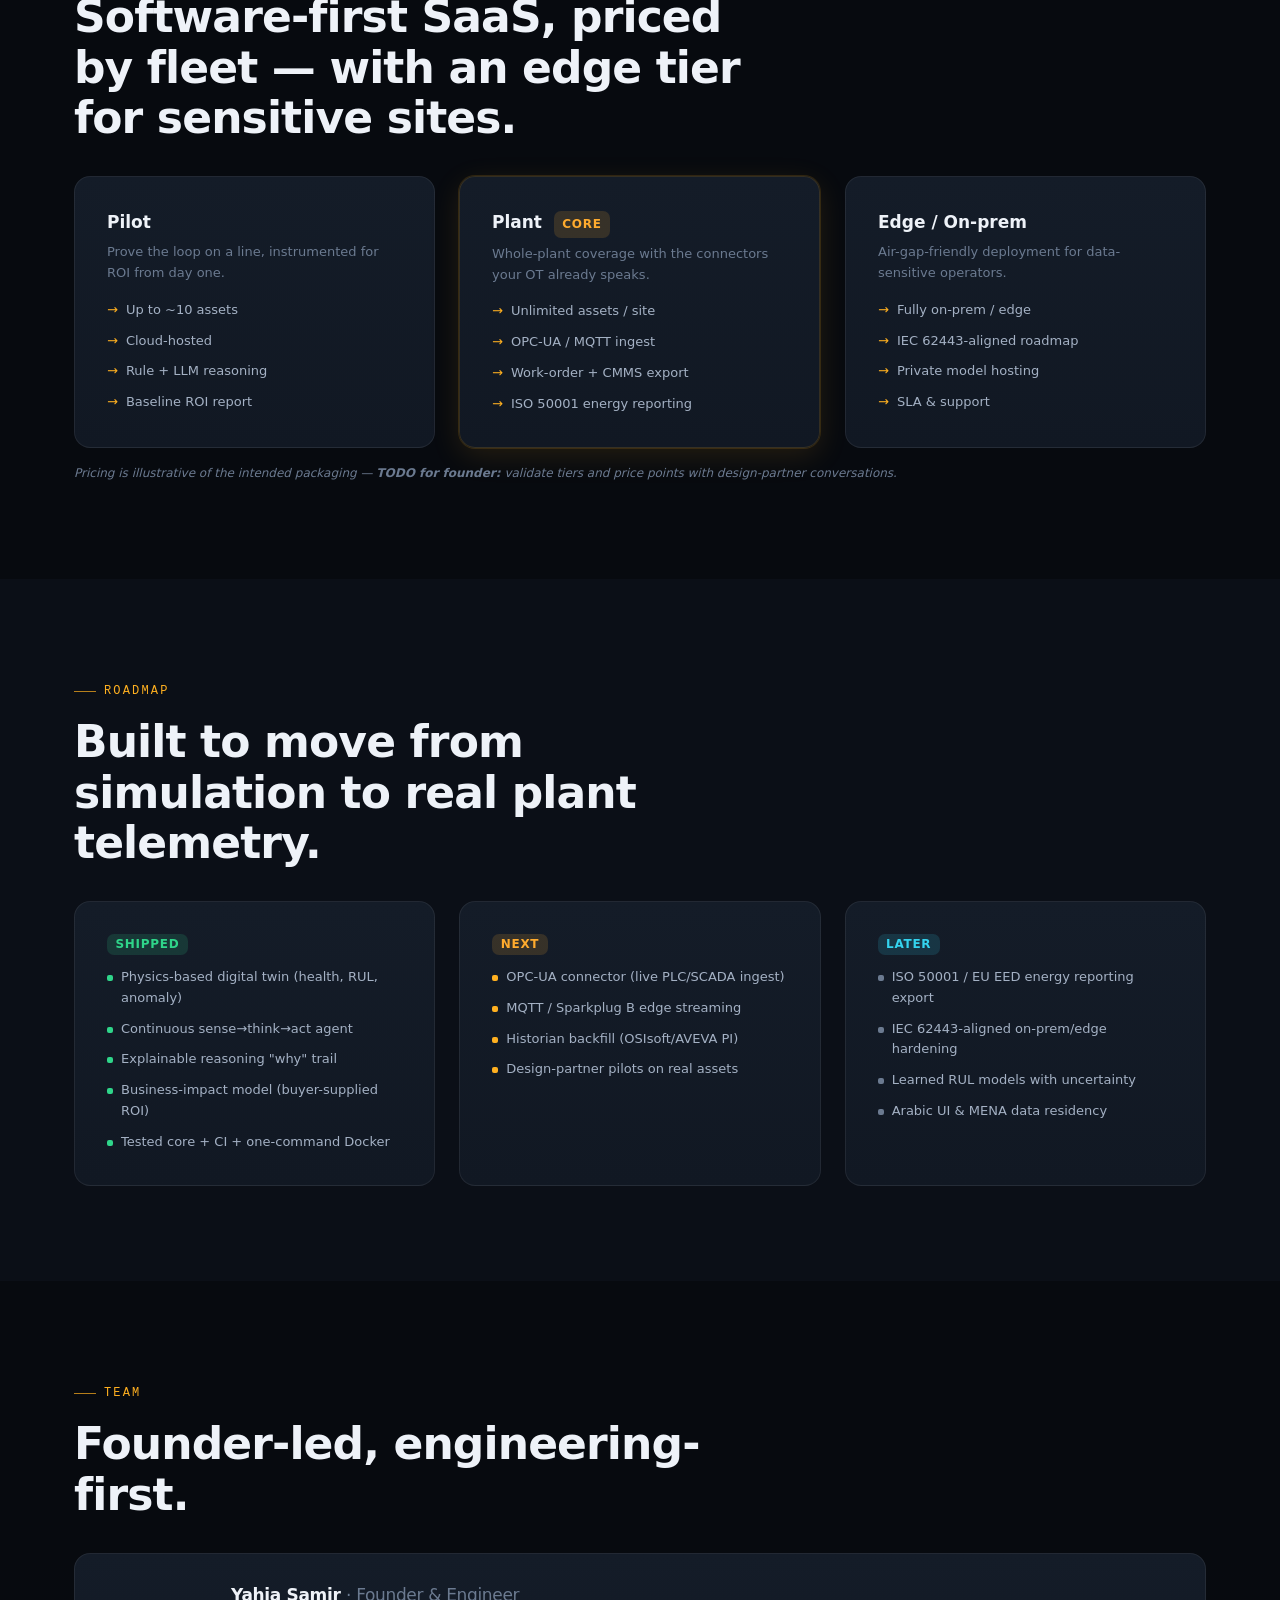
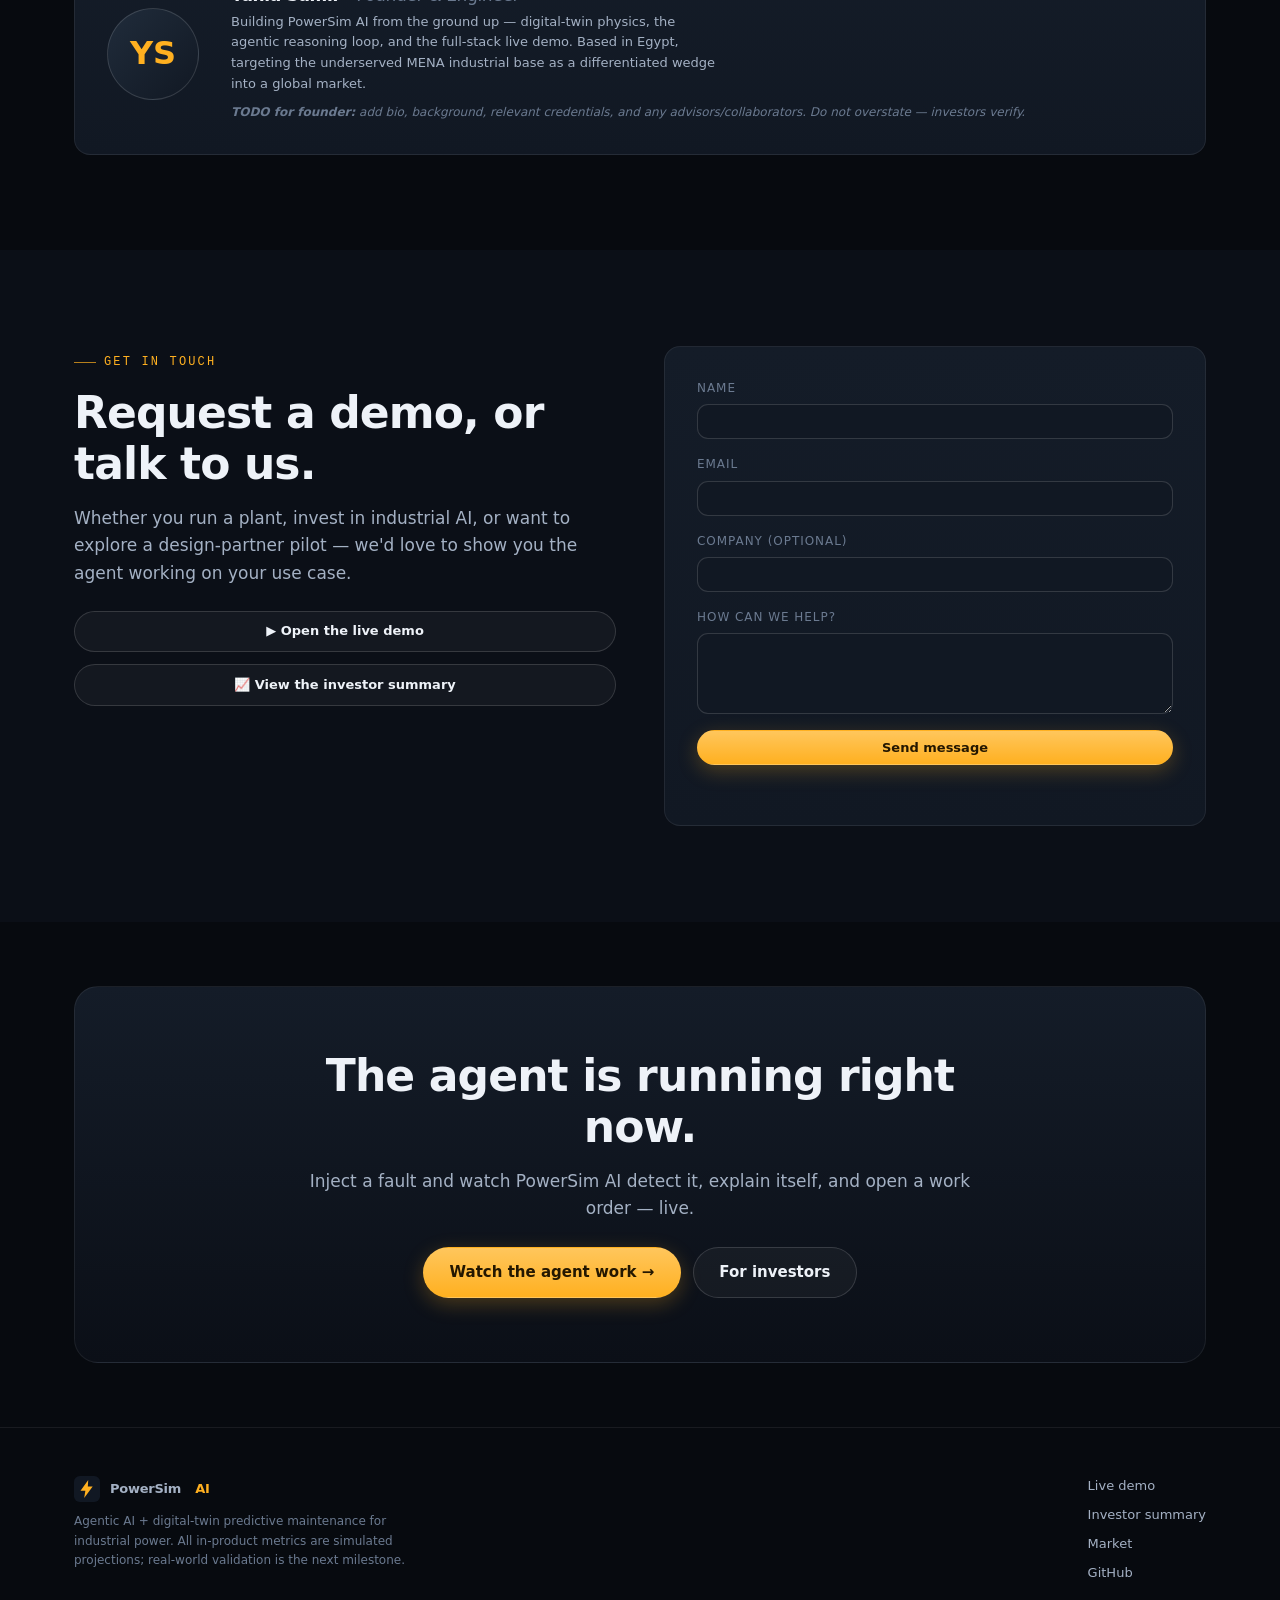
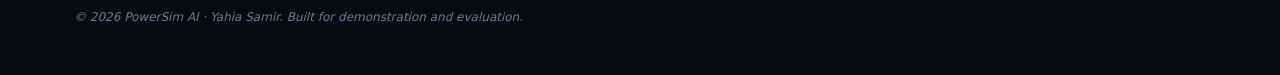
==== commit 22644fc9: "feat(site): premium investor-facing marketing site + design system Phase 1: a standalone startup hom" ====
--- a/static/index.html
+++ b/static/index.html
@@ -1,895 +1,649 @@
 <!DOCTYPE html>
 <html lang="en">
 <head>
-    <meta charset="UTF-8">
-    <meta name="viewport" content="width=device-width, initial-scale=1.0">
-    <title>PowerSim AI - Predictive Maintenance</title>
-    <script src="https://cdn.jsdelivr.net/npm/chart.js@4.4.0/dist/chart.umd.min.js"></script>
-    <style>
-        :root {
-            --bg-primary: #080808;
-            --bg-secondary: #0f0f0f;
-            --bg-panel: #121212;
-            --border-color: #1a1a1a;
-            --border-bright: #2a2a2a;
-            --accent-primary: #f59e0b;
-            --accent-secondary: #06b6d4;
-            --danger: #ef4444;
-            --warning: #f97316;
-            --ok: #22c55e;
-            --text-primary: #e5e7eb;
-            --text-secondary: #9ca3af;
-            --text-muted: #6b7280;
-            --font-header: 'Orbitron', monospace;
-            --font-mono: 'JetBrains Mono', monospace;
-        }
-
-        @import url('https://fonts.googleapis.com/css2?family=Orbitron:wght@400;500;600;700;800&family=JetBrains+Mono:wght@300;400;500;600&display=swap');
-
-        * { margin: 0; padding: 0; box-sizing: border-box; }
-
-        html, body {
-            min-height: 100%; width: 100%;
-            background: var(--bg-primary); color: var(--text-primary);
-            font-family: -apple-system, BlinkMacSystemFont, 'Segoe UI', Roboto, sans-serif;
-        }
-
-        body {
-            overflow-y: auto;
-        }
-
-        body::before {
-            content: ''; position: fixed; top: 0; left: 0; width: 100%; height: 100%;
-            pointer-events: none; z-index: 9999;
-            background: repeating-linear-gradient(0deg, rgba(0,0,0,0.03), rgba(0,0,0,0.03) 1px, transparent 1px, transparent 2px);
-        }
-
-        .app-container { display: flex; flex-direction: column; height: 100vh; position: relative; z-index: 1; }
-
-        /* Navbar */
-        .navbar {
-            display: flex; align-items: center; justify-content: space-between;
-            height: 50px; padding: 0 24px; background: var(--bg-secondary);
-            border-bottom: 1px solid var(--border-bright); flex-shrink: 0;
-        }
-
-        .navbar-brand {
-            font-family: var(--font-header); font-size: 1.4rem; font-weight: 800;
-            color: var(--accent-primary); text-shadow: 0 0 15px rgba(245,158,11,0.6); letter-spacing: 3px;
-        }
-
-        .navbar-tabs { display: flex; gap: 4px; }
-        .navbar-tab {
-            padding: 8px 20px; font-family: var(--font-header); font-size: 0.8rem; font-weight: 600;
-            color: var(--text-secondary); background: transparent; border: none; cursor: pointer;
-            border-radius: 4px; transition: all 0.2s;
-        }
-        .navbar-tab:hover { color: var(--text-primary); background: rgba(245,158,11,0.1); }
-        .navbar-tab.active { color: var(--accent-primary); background: rgba(245,158,11,0.15); box-shadow: 0 0 10px rgba(245,158,11,0.3); }
-
-        .navbar-status { display: flex; align-items: center; gap: 16px; font-family: var(--font-mono); font-size: 0.75rem; }
-        .status-indicator { display: flex; align-items: center; gap: 6px; color: var(--ok); }
-        .status-dot {
-            width: 7px; height: 7px; border-radius: 50%; background: var(--ok);
-            animation: pulse 2s infinite; box-shadow: 0 0 6px var(--ok);
-        }
-        @keyframes pulse { 0%, 100% { opacity: 1; box-shadow: 0 0 6px var(--ok); } 50% { opacity: 0.5; box-shadow: 0 0 3px var(--ok); } }
-
-        .status-item { display: flex; flex-direction: column; align-items: flex-end; }
-        .status-item-label { font-size: 0.6rem; color: var(--text-muted); text-transform: uppercase; letter-spacing: 1px; }
-        .status-item-value { font-family: var(--font-mono); font-size: 0.8rem; font-weight: 600; color: var(--accent-secondary); }
-
-        .llm-status { display: flex; align-items: center; gap: 6px; font-size: 0.7rem; color: var(--text-muted); }
-        .llm-status-dot { width: 6px; height: 6px; border-radius: 50%; }
-        .llm-status-dot.available { background: var(--ok); box-shadow: 0 0 4px var(--ok); }
-        .llm-status-dot.unavailable { background: var(--warning); box-shadow: 0 0 4px var(--warning); }
-
-        /* Pages */
-        .page { display: none; flex: 1; overflow: hidden; }
-        .page.active { display: flex; flex-direction: column; }
-
-        /* Dashboard Page */
-        #page-dashboard { min-height: calc(100vh - 100px); }
-
-        .dashboard-content { display: flex; flex-direction: column; padding: 12px; gap: 12px; }
-
-        .assets-row { display: grid; grid-template-columns: repeat(4, 1fr); gap: 12px; }
-
-        .asset-card {
-            background: var(--bg-panel); border: 1px solid var(--border-color);
-            border-radius: 6px; padding: 12px; position: relative; overflow: hidden;
-            border-left: 4px solid var(--ok);
-            transition: all 0.3s;
-            animation: borderGlow 2s infinite;
-        }
-        @keyframes borderGlow { 0%, 100% { box-shadow: 0 0 5px currentColor; } 50% { box-shadow: 0 0 15px currentColor; } }
-        .asset-card.status-ok { border-left-color: var(--ok); color: var(--ok); }
-        .asset-card.status-warning { border-left-color: var(--warning); color: var(--warning); }
-        .asset-card.status-critical { border-left-color: var(--danger); color: var(--danger); }
-
-        .asset-card.status-ok { animation-name: borderGlowOk; }
-        .asset-card.status-warning { animation-name: borderGlowWarning; }
-        .asset-card.status-critical { animation-name: borderGlowCritical; }
-        @keyframes borderGlowOk { 0%, 100% { box-shadow: 0 0 5px rgba(34,197,94,0.3); } 50% { box-shadow: 0 0 15px rgba(34,197,94,0.6); } }
-        @keyframes borderGlowWarning { 0%, 100% { box-shadow: 0 0 5px rgba(249,115,22,0.3); } 50% { box-shadow: 0 0 15px rgba(249,115,22,0.6); } }
-        @keyframes borderGlowCritical { 0%, 100% { box-shadow: 0 0 5px rgba(239,68,68,0.3); } 50% { box-shadow: 0 0 15px rgba(239,68,68,0.6); } }
-
-        .asset-header { display: flex; justify-content: space-between; align-items: center; margin-bottom: 8px; }
-        .asset-id { font-family: var(--font-header); font-size: 1.1rem; font-weight: 700; color: var(--text-primary); }
-        .asset-name { font-size: 0.65rem; color: var(--text-secondary); margin-top: 2px; }
-
-        .status-badge {
-            padding: 3px 8px; border-radius: 3px; font-size: 0.6rem; font-weight: 700;
-            text-transform: uppercase; letter-spacing: 1px;
-        }
-        .status-badge.normal { background: rgba(34,197,94,0.25); color: var(--ok); }
-        .status-badge.warning { background: rgba(249,115,22,0.25); color: var(--warning); }
-        .status-badge.critical { background: rgba(239,68,68,0.25); color: var(--danger); }
-
-        .metrics-grid { display: grid; grid-template-columns: repeat(2, 1fr); gap: 6px; }
-        .metric-cell { background: var(--bg-secondary); border-radius: 3px; padding: 6px 8px; }
-        .metric-cell-value { font-family: var(--font-mono); font-size: 0.85rem; font-weight: 600; color: var(--accent-secondary); }
-        .metric-cell-label { font-size: 0.55rem; color: var(--text-muted); text-transform: uppercase; letter-spacing: 0.5px; margin-top: 1px; }
-
-        .health-container { margin-top: 8px; }
-        .health-bar { height: 5px; background: var(--bg-secondary); border-radius: 2px; overflow: hidden; }
-        .health-fill { height: 100%; border-radius: 2px; transition: width 0.4s ease, background 0.3s; }
-        .health-text { display: flex; justify-content: space-between; margin-top: 4px; font-size: 0.65rem; color: var(--text-muted); }
-        .health-value { font-family: var(--font-mono); color: var(--text-primary); }
-
-        .charts-row { display: grid; grid-template-columns: repeat(4, 1fr); gap: 12px; margin-bottom: 12px; }
-        .chart-card {
-            background: var(--bg-panel); border: 1px solid var(--border-color);
-            border-radius: 6px; padding: 10px; display: flex; flex-direction: column;
-            height: 200px;
-        }
-        .chart-title {
-            font-family: var(--font-header); font-size: 0.7rem; font-weight: 600;
-            color: var(--text-secondary); text-transform: uppercase; letter-spacing: 1px; margin-bottom: 6px;
-        }
-        .chart-container { flex: 1; position: relative; min-height: 0; }
-        .chart-container canvas { width: 100% !important; height: 100% !important; }
-
-        .controls-bar {
-            height: 50px; display: flex; align-items: center; justify-content: space-between;
-            padding: 0 24px; background: var(--bg-panel); border-top: 1px solid var(--border-color);
-            flex-shrink: 0;
-        }
-        .controls-group { display: flex; align-items: center; gap: 10px; }
-        .control-label { font-size: 0.7rem; color: var(--text-secondary); text-transform: uppercase; letter-spacing: 1px; }
-
-        .btn {
-            padding: 8px 16px; border: none; border-radius: 4px; font-size: 0.7rem;
-            font-weight: 600; cursor: pointer; text-transform: uppercase; font-family: var(--font-header);
-            transition: all 0.2s;
-        }
-        .btn-primary {
-            background: var(--accent-secondary); color: var(--bg-primary);
-            box-shadow: 0 0 10px rgba(6,182,212,0.4);
-        }
-        .btn-primary:hover { background: #0891b2; box-shadow: 0 0 15px rgba(6,182,212,0.6); }
-        .btn-accent {
-            background: var(--accent-primary); color: var(--bg-primary);
-            box-shadow: 0 0 10px rgba(245,158,11,0.4);
-        }
-        .btn-accent:hover { background: #d97706; box-shadow: 0 0 15px rgba(245,158,11,0.6); }
-        .btn-danger {
-            background: rgba(239,68,68,0.2); color: var(--danger); border: 1px solid var(--danger);
-        }
-        .btn-danger:hover { background: rgba(239,68,68,0.3); }
-
-        select.control-select {
-            background: var(--bg-secondary); color: var(--text-primary);
-            border: 1px solid var(--border-bright); border-radius: 4px;
-            padding: 6px 10px; font-size: 0.75rem; font-family: var(--font-mono);
-            cursor: pointer;
-        }
-        select.control-select:focus { outline: none; border-color: var(--accent-primary); }
-
-        /* AI Analysis Page */
-        #page-ai-analysis { padding: 16px; gap: 16px; overflow-y: auto; }
-
-        .ai-summary-section {
-            background: var(--bg-panel); border: 1px solid var(--border-color);
-            border-radius: 8px; padding: 20px; display: flex; flex-direction: column;
-            margin-bottom: 16px;
-        }
-        .ai-summary-header {
-            display: flex; justify-content: space-between; align-items: center; margin-bottom: 16px;
-        }
-        .ai-summary-title {
-            font-family: var(--font-header); font-size: 1rem; font-weight: 700;
-            color: var(--accent-primary); text-transform: uppercase; letter-spacing: 2px;
-        }
-        .ai-summary-content {
-            flex: 1; background: var(--bg-secondary); border-radius: 6px; padding: 16px;
-            font-family: var(--font-mono); font-size: 0.85rem; color: var(--text-primary);
-            overflow-y: auto; line-height: 1.6; border: 1px solid var(--border-color);
-        }
-
-        /* Hero Image Section */
-        .ai-hero-section {
-            position: relative;
-            height: 150px;
-            border-radius: 8px;
-            overflow: hidden;
-            margin-bottom: 16px;
-            border: 1px solid var(--border-color);
-        }
-
-        .ai-hero-image {
-            width: 100%;
-            height: 100%;
-            object-fit: cover;
-            filter: brightness(0.4) contrast(1.1);
-        }
-
-        .ai-hero-overlay {
-            position: absolute;
-            top: 0;
-            left: 0;
-            right: 0;
-            bottom: 0;
-            background: linear-gradient(135deg, rgba(245,158,11,0.15) 0%, rgba(6,182,212,0.1) 100%);
-            pointer-events: none;
-        }
-
-        .ai-hero-title {
-            position: absolute;
-            bottom: 16px;
-            left: 20px;
-            font-family: var(--font-header);
-            font-size: 1.2rem;
-            font-weight: 700;
-            color: var(--accent-primary);
-            text-shadow: 0 0 20px rgba(245,158,11,0.8), 0 2px 4px rgba(0,0,0,0.8);
-            letter-spacing: 2px;
-        }
-        .ai-summary-content::-webkit-scrollbar { width: 6px; }
-        .ai-summary-content::-webkit-scrollbar-track { background: var(--bg-panel); }
-        .ai-summary-content::-webkit-scrollbar-thumb { background: var(--border-bright); border-radius: 3px; }
-        .ai-summary-meta {
-            display: flex; justify-content: space-between; align-items: center; margin-top: 12px;
-        }
-        .ai-timestamp { font-size: 0.7rem; color: var(--text-muted); }
-        .ai-status-badge {
-            display: flex; align-items: center; gap: 6px; padding: 4px 10px;
-            background: var(--bg-secondary); border: 1px solid var(--border-bright);
-            border-radius: 4px; font-size: 0.7rem; color: var(--text-secondary);
-        }
-        .spinner {
-            width: 14px; height: 14px; border: 2px solid var(--border-bright);
-            border-top-color: var(--accent-primary); border-radius: 50%;
-            animation: spin 0.8s linear infinite;
-        }
-        @keyframes spin { to { transform: rotate(360deg); } }
-
-        @keyframes slideIn {
-            from { transform: translateX(100%); opacity: 0; }
-            to { transform: translateX(0); opacity: 1; }
-        }
-
-        .ai-cards-section {
-            display: grid; grid-template-columns: repeat(2, 1fr); gap: 12px;
-        }
-        .ai-asset-card {
-            background: var(--bg-panel); border: 1px solid var(--border-color);
-            border-radius: 6px; padding: 14px; display: flex; flex-direction: column; overflow: hidden;
-        }
-        .ai-asset-header {
-            display: flex; justify-content: space-between; align-items: center; margin-bottom: 10px;
-        }
-        .ai-asset-id { font-family: var(--font-header); font-size: 0.95rem; font-weight: 700; color: var(--text-primary); }
-        .risk-badge {
-            padding: 3px 10px; border-radius: 3px; font-size: 0.65rem; font-weight: 700;
-            text-transform: uppercase; letter-spacing: 1px;
-        }
-        .risk-badge.critical { background: rgba(239,68,68,0.25); color: var(--danger); }
-        .risk-badge.high { background: rgba(249,115,22,0.25); color: var(--warning); }
-        .risk-badge.medium { background: rgba(245,158,11,0.25); color: var(--accent-primary); }
-        .risk-badge.low { background: rgba(34,197,94,0.25); color: var(--ok); }
-
-        .ai-asset-content { flex: 1; overflow-y: auto; display: flex; flex-direction: column; gap: 8px; }
-        .ai-asset-content::-webkit-scrollbar { width: 4px; }
-        .ai-asset-content::-webkit-scrollbar-thumb { background: var(--border-bright); border-radius: 2px; }
-
-        .ai-section-title { font-size: 0.6rem; color: var(--text-muted); text-transform: uppercase; letter-spacing: 1px; margin-bottom: 4px; }
-        .ai-anomalies { list-style: disc; padding-left: 14px; font-size: 0.75rem; color: var(--text-secondary); margin-bottom: 8px; }
-        .ai-anomalies li { margin-bottom: 3px; }
-        .ai-action { font-size: 0.75rem; color: var(--text-primary); background: var(--bg-secondary); padding: 8px; border-radius: 4px; }
-        .ai-urgency { font-size: 0.7rem; color: var(--warning); }
-        .ai-confidence-bar { height: 4px; background: var(--bg-secondary); border-radius: 2px; overflow: hidden; margin-top: 4px; }
-        .ai-confidence-fill { height: 100%; background: linear-gradient(90deg, var(--accent-primary), var(--accent-secondary)); border-radius: 2px; }
-        .ai-confidence-text { font-size: 0.65rem; color: var(--text-muted); margin-top: 2px; }
-        .ai-reasoning {
-            font-size: 0.7rem; color: var(--text-secondary); font-style: italic;
-            background: var(--bg-secondary); padding: 8px; border-radius: 4px;
-            overflow-y: auto; max-height: 60px; line-height: 1.4;
-        }
-
-        .btn-maintenance {
-            width: 100%; padding: 8px; margin-top: 10px;
-            background: rgba(34,197,94,0.15); color: var(--ok);
-            border: 1px solid var(--ok); border-radius: 4px;
-            font-size: 0.7rem; font-weight: 600; cursor: pointer; text-transform: uppercase;
-            font-family: var(--font-header); transition: all 0.2s;
-        }
-        .btn-maintenance:hover { background: rgba(34,197,94,0.25); box-shadow: 0 0 10px rgba(34,197,94,0.3); }
-
-        /* Responsive */
-        @media (max-width: 1200px) {
-            .assets-row { grid-template-columns: repeat(2, 1fr); }
-            .charts-row { grid-template-columns: repeat(2, 1fr); }
-            .ai-cards-section { grid-template-columns: 1fr; }
-        }
-
-        /* Disconnected Banner */
-        .disconnected-banner {
-            display: none; position: fixed; top: 50px; left: 0; right: 0;
-            background: rgba(239,68,68,0.9); color: white; text-align: center;
-            padding: 8px; font-family: var(--font-header); font-size: 0.8rem;
-            letter-spacing: 2px; z-index: 10000;
-        }
-        .disconnected-banner.visible { display: block; }
-    </style>
+  <meta charset="UTF-8" />
+  <meta name="viewport" content="width=device-width, initial-scale=1.0" />
+  <title>PowerSim AI — Autonomous predictive maintenance for industrial power</title>
+  <meta name="description" content="PowerSim AI is an agentic digital twin that continuously senses, reasons, and acts on industrial power-asset health — catching failures before they happen and proving the ROI. Live, explainable, deployment-ready." />
+
+  <!-- Open Graph / Twitter -->
+  <meta property="og:type" content="website" />
+  <meta property="og:title" content="PowerSim AI — Autonomous predictive maintenance for industrial power" />
+  <meta property="og:description" content="An agentic digital twin that senses, reasons, and acts on industrial asset health — with an explainable why-trail and provable ROI." />
+  <meta property="og:image" content="/static/assets/og-image.svg" />
+  <meta name="twitter:card" content="summary_large_image" />
+  <meta name="twitter:title" content="PowerSim AI — Autonomous predictive maintenance" />
+  <meta name="twitter:description" content="Agentic digital twin for industrial power. Sense → think → act, explainable, deployment-ready." />
+
+  <link rel="icon" href="data:image/svg+xml,%3Csvg xmlns='http://www.w3.org/2000/svg' viewBox='0 0 32 32'%3E%3Crect width='32' height='32' rx='7' fill='%23070a0f'/%3E%3Cpath d='M17.5 5 8 18h6l-1.5 9L23 13h-6z' fill='%23ffb020'/%3E%3C/svg%3E" />
+  <link rel="stylesheet" href="/static/assets/design-system.css" />
+  <style>
+    /* ---- Page-specific ---- */
+    .nav {
+      position: sticky; top: 0; z-index: 50;
+      backdrop-filter: blur(12px);
+      background: rgba(7, 10, 15, 0.6);
+      border-bottom: 1px solid transparent;
+      transition: background 0.3s, border-color 0.3s;
+    }
+    .nav.scrolled { background: rgba(7, 10, 15, 0.9); border-bottom-color: var(--border); }
+    .nav-inner { display: flex; align-items: center; justify-content: space-between; height: 66px; }
+    .brand { display: flex; align-items: center; gap: 10px; font-weight: 800; color: var(--text-0); letter-spacing: -0.02em; font-size: 1.05rem; }
+    .brand svg { width: 26px; height: 26px; }
+    .nav-links { display: flex; align-items: center; gap: var(--s-5); }
+    .nav-links a.link { font-size: var(--fs-sm); color: var(--text-1); transition: color 0.2s; }
+    .nav-links a.link:hover { color: var(--text-0); }
+    .nav-toggle { display: none; background: none; border: 0; color: var(--text-0); cursor: pointer; }
+
+    /* Hero */
+    .hero { position: relative; overflow: hidden; padding-top: var(--s-8); padding-bottom: var(--s-9); }
+    .hero-glow { position: absolute; top: -20%; left: 50%; transform: translateX(-50%); width: 900px; height: 600px;
+      background: radial-gradient(circle, rgba(255,176,32,0.13), transparent 60%); pointer-events: none; }
+    .hero-inner { position: relative; display: grid; grid-template-columns: 1.05fr 0.95fr; gap: var(--s-7); align-items: center; }
+    .hero h1 { font-size: var(--fs-3xl); letter-spacing: -0.03em; }
+    .hero h1 .grad { background: linear-gradient(120deg, var(--accent-hi), var(--cyan)); -webkit-background-clip: text; background-clip: text; color: transparent; }
+    .hero p.lead { margin-top: var(--s-5); font-size: var(--fs-md); color: var(--text-1); max-width: 54ch; }
+    .hero-cta { margin-top: var(--s-6); display: flex; gap: var(--s-3); flex-wrap: wrap; }
+    .hero-meta { margin-top: var(--s-6); display: flex; gap: var(--s-5); flex-wrap: wrap; align-items: center; }
+
+    /* Hero panel — live telemetry mock */
+    .hero-panel { background: linear-gradient(180deg, var(--surface), var(--bg-1)); border: 1px solid var(--border); border-radius: var(--r-xl); padding: var(--s-5); box-shadow: var(--shadow-lg); }
+    .hp-head { display: flex; justify-content: space-between; align-items: center; margin-bottom: var(--s-4); }
+    .hp-title { font-family: var(--font-mono); font-size: var(--fs-xs); letter-spacing: 0.1em; text-transform: uppercase; color: var(--text-2); }
+    .hp-assets { display: grid; grid-template-columns: 1fr 1fr; gap: var(--s-3); }
+    .hp-asset { background: var(--bg-2); border: 1px solid var(--border); border-radius: var(--r-md); padding: var(--s-3) var(--s-4); border-left: 3px solid var(--ok); }
+    .hp-asset.warn { border-left-color: var(--warn); }
+    .hp-asset.crit { border-left-color: var(--crit); }
+    .hp-asset .id { font-weight: 700; color: var(--text-0); font-size: var(--fs-sm); }
+    .hp-asset .nm { font-size: var(--fs-xs); color: var(--text-2); }
+    .hp-asset .val { font-family: var(--font-mono); font-size: 1.3rem; color: var(--cyan); margin-top: 6px; }
+    .hp-asset .lbl { font-size: 0.62rem; color: var(--text-2); text-transform: uppercase; letter-spacing: 0.08em; }
+    .hp-spark { height: 3px; border-radius: 2px; margin-top: 8px; background: linear-gradient(90deg, var(--ok), transparent); }
+    .hp-foot { margin-top: var(--s-4); display: flex; justify-content: space-between; align-items: center; font-size: var(--fs-xs); color: var(--text-2); }
+
+    /* Stat strip */
+    .stat-strip { display: grid; grid-template-columns: repeat(3, 1fr); gap: var(--s-5); }
+    .stat-strip .stat { text-align: left; }
+    .stat .num { font-family: var(--font-mono); font-size: var(--fs-xl); color: var(--text-0); font-weight: 700; letter-spacing: -0.02em; }
+    .stat .cap { font-size: var(--fs-sm); color: var(--text-1); margin-top: 4px; }
+    .stat .src { font-size: 0.7rem; color: var(--text-2); margin-top: 2px; }
+
+    /* Feature cards */
+    .feature .ic { width: 42px; height: 42px; border-radius: var(--r-md); display: grid; place-items: center; background: var(--accent-dim); color: var(--accent); margin-bottom: var(--s-4); }
+    .feature h3 { font-size: var(--fs-md); margin-bottom: var(--s-2); }
+    .feature p { font-size: var(--fs-sm); color: var(--text-1); }
+
+    /* How it works / architecture */
+    .arch { background: linear-gradient(180deg, var(--surface), var(--bg-1)); border: 1px solid var(--border); border-radius: var(--r-xl); padding: var(--s-6); }
+    .arch svg { width: 100%; height: auto; }
+    .steps { display: grid; grid-template-columns: repeat(3, 1fr); gap: var(--s-5); margin-top: var(--s-6); }
+    .step .n { font-family: var(--font-mono); color: var(--accent); font-size: var(--fs-sm); }
+    .step h4 { font-size: var(--fs-base); margin: 6px 0; }
+    .step p { font-size: var(--fs-sm); color: var(--text-1); }
+
+    /* Product preview */
+    .shot { border: 1px solid var(--border); border-radius: var(--r-lg); overflow: hidden; background: var(--bg-2); position: relative; }
+    .shot-ph { aspect-ratio: 16/9; display: grid; place-items: center; color: var(--text-2); font-size: var(--fs-sm); text-align: center; padding: var(--s-5);
+      background: repeating-linear-gradient(45deg, rgba(255,255,255,0.02) 0 12px, transparent 12px 24px); }
+    .browser-bar { display: flex; gap: 6px; padding: 10px 12px; border-bottom: 1px solid var(--border); background: var(--bg-1); }
+    .browser-bar i { width: 10px; height: 10px; border-radius: 50%; background: var(--surface-3); display: block; }
+
+    /* Impact */
+    .impact-grid { display: grid; grid-template-columns: repeat(4, 1fr); gap: var(--s-4); }
+    .impact-card { background: var(--bg-2); border: 1px solid var(--border); border-radius: var(--r-lg); padding: var(--s-5); }
+    .impact-card .v { font-family: var(--font-mono); font-size: 1.9rem; color: var(--accent); font-weight: 700; }
+    .impact-card .k { font-size: var(--fs-sm); color: var(--text-1); margin-top: 4px; }
+
+    /* Market */
+    .market-list { display: flex; flex-direction: column; gap: var(--s-4); }
+    .market-item { display: flex; gap: var(--s-4); align-items: flex-start; }
+    .market-item .mk { font-family: var(--font-mono); color: var(--cyan); font-size: var(--fs-sm); min-width: 62px; }
+    .market-item p { font-size: var(--fs-sm); color: var(--text-1); }
+
+    /* Pricing / business model */
+    .tier { display: flex; flex-direction: column; height: 100%; }
+    .tier .tname { font-size: var(--fs-md); color: var(--text-0); font-weight: 700; }
+    .tier .tdesc { font-size: var(--fs-sm); color: var(--text-2); margin: 6px 0 var(--s-4); }
+    .tier ul { list-style: none; display: flex; flex-direction: column; gap: 10px; font-size: var(--fs-sm); }
+    .tier li { display: flex; gap: 8px; }
+    .tier li::before { content: "→"; color: var(--accent); }
+    .tier.featured { border-color: var(--accent-dim); box-shadow: var(--glow-accent); }
+
+    /* Roadmap */
+    .road { display: grid; grid-template-columns: repeat(3, 1fr); gap: var(--s-5); }
+    .road-col h4 { font-size: var(--fs-base); margin-bottom: var(--s-3); display: flex; align-items: center; gap: 8px; }
+    .road-col ul { list-style: none; display: flex; flex-direction: column; gap: 10px; }
+    .road-col li { font-size: var(--fs-sm); color: var(--text-1); display: flex; gap: 8px; align-items: baseline; }
+    .road-col li .b { width: 6px; height: 6px; border-radius: 2px; background: var(--text-2); margin-top: 6px; flex: none; }
+    .road-col.now li .b { background: var(--ok); }
+    .road-col.next li .b { background: var(--accent); }
+
+    /* Founder */
+    .founder { display: flex; gap: var(--s-6); align-items: center; flex-wrap: wrap; }
+    .founder .avatar { width: 92px; height: 92px; border-radius: 50%; background: linear-gradient(135deg, var(--surface-3), var(--bg-2)); display: grid; place-items: center; font-size: 2rem; font-weight: 800; color: var(--accent); border: 1px solid var(--border-strong); flex: none; }
+
+    /* Contact */
+    .contact-grid { display: grid; grid-template-columns: 1fr 1fr; gap: var(--s-7); align-items: start; }
+    .field { display: flex; flex-direction: column; gap: 6px; margin-bottom: var(--s-4); }
+    .field label { font-size: var(--fs-xs); text-transform: uppercase; letter-spacing: 0.08em; color: var(--text-2); }
+    .field input, .field textarea {
+      background: var(--bg-2); border: 1px solid var(--border-strong); border-radius: var(--r-md);
+      padding: 0.7em 0.9em; color: var(--text-0); font-family: inherit; font-size: var(--fs-sm); resize: vertical;
+    }
+    .field input:focus, .field textarea:focus { outline: none; border-color: var(--accent); }
+    .form-msg { font-size: var(--fs-sm); margin-top: var(--s-3); min-height: 1.2em; }
+
+    /* Footer */
+    .footer { border-top: 1px solid var(--border); padding-block: var(--s-7); }
+    .footer-grid { display: flex; justify-content: space-between; gap: var(--s-6); flex-wrap: wrap; }
+    .footer a { color: var(--text-1); font-size: var(--fs-sm); }
+    .footer a:hover { color: var(--text-0); }
+
+    .cta-band { text-align: center; background: linear-gradient(180deg, var(--surface), var(--bg-1)); border: 1px solid var(--border); border-radius: var(--r-xl); padding: var(--s-8) var(--s-5); }
+
+    @media (max-width: 900px) {
+      .hero-inner { grid-template-columns: 1fr; }
+      .stat-strip, .steps, .impact-grid, .road, .contact-grid { grid-template-columns: 1fr; }
+      .nav-links { position: fixed; inset: 66px 0 auto 0; flex-direction: column; align-items: stretch; gap: 0;
+        background: var(--bg-1); border-bottom: 1px solid var(--border); padding: var(--s-4); display: none; }
+      .nav-links.open { display: flex; }
+      .nav-links a.link { padding: 12px 4px; }
+      .nav-toggle { display: block; }
+      .impact-grid { grid-template-columns: 1fr 1fr; }
+    }
+  </style>
 </head>
 <body>
-    <div class="app-container">
-        <nav class="navbar">
-            <div class="navbar-brand">⚡ POWERSIM AI</div>
-            <div class="navbar-tabs">
-                <button class="navbar-tab active" onclick="switchPage('dashboard')">DASHBOARD</button>
-                <button class="navbar-tab" onclick="switchPage('ai-analysis')">AI ANALYSIS</button>
-            </div>
-            <div class="navbar-status">
-                <div class="status-indicator">
-                    <span class="status-dot"></span>
-                    <span>LIVE</span>
-                </div>
-                <div class="status-item">
-                    <span class="status-item-label">Tick</span>
-                    <span class="status-item-value" id="tick-count">#0</span>
-                </div>
-                <div class="status-item">
-                    <span class="status-item-label">Uptime</span>
-                    <span class="status-item-value" id="uptime">0:00</span>
-                </div>
-                <div class="status-item">
-                    <span class="status-item-label">Health</span>
-                    <span class="status-item-value" id="overall-health">100%</span>
-                </div>
-                <div class="llm-status">
-                    <span class="llm-status-dot available" id="llm-status-dot"></span>
-                    <span id="llm-status-text">LLM Ready</span>
-                </div>
-            </div>
-        </nav>
-
-        <div class="disconnected-banner" id="disconnected-banner">● DISCONNECTED - Reconnecting...</div>
-
-        <!-- PAGE 1: DASHBOARD -->
-        <div class="page active" id="page-dashboard">
-            <div class="dashboard-content">
-                <div class="assets-row" id="assets-row"></div>
-                <div class="charts-row" id="charts-row"></div>
-            </div>
-            <div class="controls-bar">
-                <div class="controls-group">
-                    <span class="control-label">Inject Failure:</span>
-                    <select class="control-select" id="failure-select">
-                        <option value="">Select Asset</option>
-                        <option value="T1|bearing_wear">T1 - Bearing Wear</option>
-                        <option value="M1|misalignment">M1 - Misalignment</option>
-                        <option value="G1|oil_degradation">G1 - Oil Degradation</option>
-                        <option value="P1|overload">P1 - Overload</option>
-                    </select>
-                    <button class="btn btn-danger" onclick="injectFailure()">INJECT</button>
-                </div>
-                <div class="controls-group">
-                    <span class="control-label">Perform Maintenance:</span>
-                    <select class="control-select" id="maintenance-select">
-                        <option value="">Select Asset</option>
-                        <option value="T1">T1 - Main Transformer</option>
-                        <option value="M1">M1 - Induction Motor A</option>
-                        <option value="G1">G1 - Backup Generator</option>
-                        <option value="P1">P1 - Coolant Pump</option>
-                    </select>
-                    <button class="btn btn-primary" onclick="performMaintenance()">EXECUTE</button>
-                </div>
-                <div class="controls-group">
-                    <button class="btn btn-accent" onclick="resetSimulation()">RESET SIMULATION</button>
-                    <span class="status-dot" id="ws-status-dot" style="background: var(--ok); margin-left: 10px;"></span>
-                </div>
-            </div>
-        </div>
-
-        <!-- PAGE 2: AI ANALYSIS -->
-        <div class="page" id="page-ai-analysis">
-            <div class="ai-hero-section">
-                <img class="ai-hero-image" src="/static/assets/shutterstock_2407148241.webp" alt="Power System">
-                <div class="ai-hero-overlay"></div>
-                <div class="ai-hero-title">⚡ AI-POWERED PREDICTIVE MAINTENANCE</div>
-            </div>
-            <div class="ai-summary-section">
-                <div class="ai-summary-header">
-                    <span class="ai-summary-title">Fleet Summary</span>
-                    <button class="btn btn-accent" id="run-ai-btn" onclick="runAiAnalysis()">
-                        <span id="run-ai-text">▶ RUN AI ANALYSIS</span>
-                    </button>
-                </div>
-                <div class="ai-summary-content" id="fleet-summary">
-                    Click "RUN AI ANALYSIS" to generate fleet-wide predictive maintenance insights...
-                </div>
-                <div class="ai-summary-meta">
-                    <span class="ai-timestamp" id="ai-timestamp">Last analysis: Never</span>
-                    <div class="ai-status-badge">
-                        <span class="status-dot" id="ollama-status-dot" style="width: 6px; height: 6px; background: var(--ok);"></span>
-                        <span id="ollama-status-text">Ollama Connected</span>
-                    </div>
-                </div>
-            </div>
-            <div class="ai-cards-section" id="ai-cards-section">
-                <!-- AI cards rendered by JS -->
-            </div>
-        </div>
-    </div>
-
-    <script>
-        const CHART_MAX_POINTS = 50;
-        const charts = {};
-        let wsConnected = false;
-        let aiAnalysisCache = null;
-
-        // Page Navigation
-        function switchPage(pageName) {
-            document.querySelectorAll('.page').forEach(p => p.classList.remove('active'));
-            document.querySelectorAll('.navbar-tab').forEach(t => t.classList.remove('active'));
-            document.getElementById('page-' + pageName).classList.add('active');
-            event.target.classList.add('active');
+  <!-- ===================== NAV ===================== -->
+  <nav class="nav" data-nav>
+    <div class="container nav-inner">
+      <a class="brand" href="/">
+        <svg viewBox="0 0 32 32" aria-hidden="true"><rect width="32" height="32" rx="7" fill="#111823"/><path d="M17.5 5 8 18h6l-1.5 9L23 13h-6z" fill="#ffb020"/></svg>
+        PowerSim<span style="color:var(--accent)">&nbsp;AI</span>
+      </a>
+      <div class="nav-links" data-nav-links>
+        <a class="link" href="#problem">Problem</a>
+        <a class="link" href="#solution">Solution</a>
+        <a class="link" href="#how">How it works</a>
+        <a class="link" href="#market">Market</a>
+        <a class="link" href="#roadmap">Roadmap</a>
+        <a class="link" href="/pitch">For investors</a>
+        <a class="btn btn-ghost" href="/dashboard">Live demo</a>
+        <a class="btn btn-primary" href="#contact">Request a demo</a>
+      </div>
+      <button class="nav-toggle" data-nav-toggle aria-label="Menu">
+        <svg width="24" height="24" viewBox="0 0 24 24" fill="none" stroke="currentColor" stroke-width="2"><path d="M3 6h18M3 12h18M3 18h18"/></svg>
+      </button>
+    </div>
+  </nav>
+
+  <!-- ===================== HERO ===================== -->
+  <header class="hero">
+    <div class="hero-glow"></div>
+    <div class="grid-bg"></div>
+    <div class="container hero-inner">
+      <div class="reveal">
+        <span class="chip chip--live"><span class="dot"></span>Live agentic demo running</span>
+        <h1 style="margin-top:var(--s-4)">The autonomous <span class="grad">reliability engineer</span> for industrial power.</h1>
+        <p class="lead">PowerSim AI is an agentic digital twin that continuously <strong>senses</strong> asset telemetry, <strong>reasons</strong> about failure risk, and <strong>acts</strong> — generating work orders before equipment fails, with an explainable "why" behind every call and the ROI computed against your own numbers.</p>
+        <div class="hero-cta">
+          <a class="btn btn-primary btn-lg" href="/dashboard">Watch the agent work →</a>
+          <a class="btn btn-ghost btn-lg" href="#contact">Talk to us</a>
+        </div>
+        <div class="hero-meta">
+          <span class="chip"><span class="dot" style="background:var(--cyan)"></span>Sense → Think → Act</span>
+          <span class="chip"><span class="dot" style="background:var(--indigo)"></span>Explainable reasoning</span>
+          <span class="chip"><span class="dot" style="background:var(--accent)"></span>Edge / on-prem ready</span>
+        </div>
+      </div>
+
+      <!-- Live-style telemetry panel (fed by the real API when available) -->
+      <div class="hero-panel reveal d1" id="hero-panel">
+        <div class="hp-head">
+          <span class="hp-title">Fleet · live telemetry</span>
+          <span class="chip chip--live"><span class="dot"></span>streaming</span>
+        </div>
+        <div class="hp-assets" id="hp-assets">
+          <div class="hp-asset"><div class="id">T1</div><div class="nm">Main Transformer</div><div class="val" data-metric="T1">—</div><div class="lbl">Health</div><div class="hp-spark"></div></div>
+          <div class="hp-asset"><div class="id">M1</div><div class="nm">Induction Motor A</div><div class="val" data-metric="M1">—</div><div class="lbl">Health</div><div class="hp-spark"></div></div>
+          <div class="hp-asset"><div class="id">G1</div><div class="nm">Backup Generator</div><div class="val" data-metric="G1">—</div><div class="lbl">Health</div><div class="hp-spark"></div></div>
+          <div class="hp-asset"><div class="id">P1</div><div class="nm">Coolant Pump</div><div class="val" data-metric="P1">—</div><div class="lbl">Health</div><div class="hp-spark"></div></div>
+        </div>
+        <div class="hp-foot">
+          <span id="hp-status">Connecting to live demo…</span>
+          <span class="sim-tag">SIMULATED</span>
+        </div>
+      </div>
+    </div>
+  </header>
+
+  <!-- ===================== WHY NOW / STAT STRIP ===================== -->
+  <section class="section section--tight">
+    <div class="container">
+      <p class="eyebrow reveal">Why now</p>
+      <div class="stat-strip">
+        <div class="stat card reveal">
+          <div class="num">$<span data-count="3.1" data-decimals="1">0</span>B</div>
+          <div class="cap">Schneider Electric's 2026 acquisition of industrial-AI firm Cognite — because "AI is shifting from analytics to <em>executing</em> operations."</div>
+          <div class="src">Source: Cognite / Bloomberg, Jun 2026</div>
+        </div>
+        <div class="stat card reveal d1">
+          <div class="num">$<span data-count="53" data-decimals="0">0</span>B</div>
+          <div class="cap">Gartner's forecast for supply-chain software <em>with agentic AI</em> by 2030 — up from under $2B in 2025.</div>
+          <div class="src">Source: Gartner, Apr 2026</div>
+        </div>
+        <div class="stat card reveal d2">
+          <div class="num"><span data-count="1.9" data-decimals="1">0</span>M</div>
+          <div class="cap">US manufacturing jobs that could go unfilled by 2033 — the workforce cliff PowerSim's encoded expertise answers.</div>
+          <div class="src">Source: Deloitte / Manufacturing Institute, 2024</div>
+        </div>
+      </div>
+      <p class="note" style="margin-top:var(--s-4)">Figures are third-party market context, cited in <a href="https://github.com/yehiasamir27/powersim-ai/blob/main/docs/MARKET_RESEARCH.md" class="text-cyan">our market research</a>. They describe the market, not PowerSim's own results.</p>
+    </div>
+  </section>
+
+  <!-- ===================== PROBLEM ===================== -->
+  <section class="section" id="problem">
+    <div class="container">
+      <p class="eyebrow reveal">The problem</p>
+      <h2 class="section-title reveal">Plants know predictive maintenance is better. Most still can't operationalize it.</h2>
+      <p class="section-lead reveal">Unplanned downtime is more expensive than ever, the reliability experts who prevent it are retiring, and legacy monitoring cries wolf so often that teams stop listening. The result: maintenance stays reactive, and value walks out the door.</p>
+      <div class="grid grid-4" style="margin-top:var(--s-6)">
+        <div class="card feature reveal">
+          <div class="ic">⚠</div>
+          <h3>Costly unplanned downtime</h3>
+          <p>A single unplanned outage can cost six figures per hour — and prevention economics have only improved as those costs rise.</p>
+        </div>
+        <div class="card feature reveal d1">
+          <div class="ic">👤</div>
+          <h3>The workforce cliff</h3>
+          <p>Scarce vibration and reliability expertise is retiring faster than it's replaced. Diagnostic knowledge needs to live in software.</p>
+        </div>
+        <div class="card feature reveal d2">
+          <div class="ic">🔔</div>
+          <h3>Alarm fatigue</h3>
+          <p>Threshold alerts without context erode trust. When operators find nothing wrong, they stop trusting alerts — and revert to reactive.</p>
+        </div>
+        <div class="card feature reveal d3">
+          <div class="ic">🧩</div>
+          <h3>Brownfield data silos</h3>
+          <p>Telemetry trapped in historians and legacy PLCs makes integration — not modeling — the real blocker, and pilots stall at scale.</p>
+        </div>
+      </div>
+    </div>
+  </section>
+
+  <!-- ===================== SOLUTION ===================== -->
+  <section class="section" id="solution" style="background:var(--bg-1)">
+    <div class="container">
+      <p class="eyebrow reveal">The solution</p>
+      <h2 class="section-title reveal">An agent that closes the loop — not another dashboard.</h2>
+      <p class="section-lead reveal">Most tools surface alerts or answer questions. PowerSim AI runs a continuous <strong>sense → think → act</strong> loop over a physics-based digital twin: it detects developing faults, projects remaining useful life, decides what to do, and creates the work order — while showing its reasoning at every step.</p>
+      <div class="grid grid-3" style="margin-top:var(--s-6)">
+        <div class="card feature reveal">
+          <div class="ic" style="background:var(--cyan-dim);color:var(--cyan)">◎</div>
+          <h3>Sense — a living digital twin</h3>
+          <p>Each asset carries a latent-health model. Sensor fusion estimates condition from temperature, vibration, bearing wear, oil pressure and power factor — with an anomaly score and estimated remaining useful life.</p>
+        </div>
+        <div class="card feature reveal d1">
+          <div class="ic" style="background:var(--indigo-dim);color:var(--indigo)">✦</div>
+          <h3>Think — explainable reasoning</h3>
+          <p>An LLM-or-rules agent weighs the evidence and produces a decision with a transparent "why" trail. When the model is offline, it never degrades silently — it falls back and says so.</p>
+        </div>
+        <div class="card feature reveal d2">
+          <div class="ic">⚡</div>
+          <h3>Act — work orders + ROI</h3>
+          <p>Actionable decisions become prioritized work orders, and every prevented failure is translated into downtime avoided, energy saved and cost protected — against <em>your</em> economics.</p>
+        </div>
+      </div>
+    </div>
+  </section>
+
+  <!-- ===================== HOW IT WORKS ===================== -->
+  <section class="section" id="how">
+    <div class="container">
+      <p class="eyebrow reveal">How it works</p>
+      <h2 class="section-title reveal">From plant floor to prioritized action.</h2>
+      <div class="arch reveal" style="margin-top:var(--s-6)">
+        <svg viewBox="0 0 900 240" role="img" aria-label="Architecture: sensors to ingestion to digital twin to agent to actions">
+          <defs>
+            <linearGradient id="flowg" x1="0" y1="0" x2="1" y2="0">
+              <stop offset="0" stop-color="#34d3ee"/><stop offset="1" stop-color="#ffb020"/>
+            </linearGradient>
+            <style>
+              .node{fill:#141c28;stroke:rgba(255,255,255,0.12);}
+              .nt{fill:#eef2f8;font:600 13px var(--font-mono,monospace);}
+              .ns{fill:#6b7a90;font:11px var(--font-mono,monospace);}
+              .flowline{stroke:url(#flowg);stroke-width:2;fill:none;stroke-dasharray:6 6;animation:flow 1.1s linear infinite;}
+              .plan{stroke-dasharray:4 4;stroke:#6b7a90;fill:none;stroke-width:1.5;}
+            </style>
+          </defs>
+          <!-- connectors -->
+          <path class="flowline" d="M150 120 H235"/>
+          <path class="flowline" d="M355 120 H440"/>
+          <path class="flowline" d="M560 120 H645"/>
+          <path class="flowline" d="M765 120 H820" transform="translate(-5,0)"/>
+          <!-- nodes -->
+          <g>
+            <rect class="node" x="30" y="86" width="120" height="68" rx="12"/>
+            <text class="nt" x="90" y="118" text-anchor="middle">Assets / OT</text>
+            <text class="ns" x="90" y="136" text-anchor="middle">sensors · PLCs</text>
+          </g>
+          <g>
+            <rect class="node" x="235" y="86" width="120" height="68" rx="12"/>
+            <text class="nt" x="295" y="114" text-anchor="middle">Ingest</text>
+            <text class="ns" x="295" y="131" text-anchor="middle">OPC-UA · MQTT</text>
+            <text class="ns" x="295" y="145" text-anchor="middle" fill="#ffb020">planned</text>
+          </g>
+          <g>
+            <rect class="node" x="440" y="86" width="120" height="68" rx="12"/>
+            <text class="nt" x="500" y="118" text-anchor="middle">Digital Twin</text>
+            <text class="ns" x="500" y="136" text-anchor="middle">health · RUL</text>
+          </g>
+          <g>
+            <rect class="node" x="645" y="86" width="120" height="68" rx="12" stroke="#7c8cff"/>
+            <text class="nt" x="705" y="114" text-anchor="middle">AI Agent</text>
+            <text class="ns" x="705" y="131" text-anchor="middle">sense·think·act</text>
+            <text class="ns" x="705" y="145" text-anchor="middle" fill="#7c8cff">explainable</text>
+          </g>
+          <g>
+            <rect class="node" x="800" y="70" width="88" height="46" rx="10"/>
+            <text class="nt" x="844" y="97" text-anchor="middle" font-size="11">Work orders</text>
+            <rect class="node" x="800" y="126" width="88" height="46" rx="10"/>
+            <text class="nt" x="844" y="153" text-anchor="middle" font-size="11">ROI / ESG</text>
+          </g>
+        </svg>
+      </div>
+      <div class="steps">
+        <div class="step reveal"><div class="n">01</div><h4>Connect the fleet</h4><p>Stream telemetry from real assets over OPC-UA / MQTT (on the roadmap today), or run the built-in physics simulator to prove the loop end-to-end.</p></div>
+        <div class="step reveal d1"><div class="n">02</div><h4>Continuous reasoning</h4><p>The agent evaluates every asset each cycle, estimating health and RUL and deciding whether to monitor, inspect, maintain, repair, or escalate.</p></div>
+        <div class="step reveal d2"><div class="n">03</div><h4>Act &amp; prove value</h4><p>Decisions become prioritized work orders; the business-impact model turns prevented failures into downtime, cost, energy and emissions saved.</p></div>
+      </div>
+    </div>
+  </section>
+
+  <!-- ===================== PRODUCT PREVIEW ===================== -->
+  <section class="section" id="product" style="background:var(--bg-1)">
+    <div class="container">
+      <div class="row between wrap gap-4">
+        <div>
+          <p class="eyebrow reveal">The product</p>
+          <h2 class="section-title reveal">See the agent think — in real time.</h2>
+        </div>
+        <a class="btn btn-primary reveal" href="/dashboard">Open the live dashboard →</a>
+      </div>
+      <div class="grid grid-2" style="margin-top:var(--s-6)">
+        <div class="shot reveal">
+          <div class="browser-bar"><i></i><i></i><i></i></div>
+          <div class="shot-ph">Dashboard screenshot placeholder — drop a real capture at<br /><code class="mono">static/assets/shot-dashboard.png</code></div>
+        </div>
+        <div class="shot reveal d1">
+          <div class="browser-bar"><i></i><i></i><i></i></div>
+          <div class="shot-ph">Reasoning "why-trail" placeholder — drop a real capture at<br /><code class="mono">static/assets/shot-reasoning.png</code></div>
+        </div>
+      </div>
+      <p class="note reveal" style="margin-top:var(--s-4)">The live demo above is fully interactive — inject a fault and watch the agent detect it, explain its reasoning, and open a work order.</p>
+    </div>
+  </section>
+
+  <!-- ===================== IMPACT / METRICS ===================== -->
+  <section class="section" id="impact">
+    <div class="container">
+      <div class="row between wrap gap-4">
+        <div>
+          <p class="eyebrow reveal">Impact</p>
+          <h2 class="section-title reveal">Value the operator can see — computed against their numbers.</h2>
+        </div>
+        <span class="sim-tag reveal" style="align-self:center">SIMULATED PROJECTIONS</span>
+      </div>
+      <p class="section-lead reveal">These are illustrative outputs of the live simulation using default assumptions ($25k/hr downtime, $0.12/kWh, 0.45 kg CO₂e/kWh). The product lets you plug in your own line economics — no headline ROI is hard-coded.</p>
+      <div class="impact-grid" style="margin-top:var(--s-6)">
+        <div class="impact-card reveal"><div class="v">$<span data-count="150" data-decimals="0">0</span>k</div><div class="k">Value protected per predictive catch (6h downtime avoided)</div></div>
+        <div class="impact-card reveal d1"><div class="v"><span data-count="6" data-decimals="0">0</span>h</div><div class="k">Unplanned downtime avoided per prevented failure</div></div>
+        <div class="impact-card reveal d2"><div class="v"><span data-count="100" data-decimals="0">0</span>%</div><div class="k">Fleet coverage — every asset evaluated every cycle</div></div>
+        <div class="impact-card reveal d3"><div class="v"><span data-count="24" data-decimals="0">0</span>/7</div><div class="k">Continuous autonomous monitoring &amp; reasoning</div></div>
+      </div>
+      <p class="note reveal" style="margin-top:var(--s-4)">Every figure the product shows is a simulated projection with its methodology visible on hover. Real-world validation on customer assets is our next milestone.</p>
+    </div>
+  </section>
+
+  <!-- ===================== MARKET OPPORTUNITY ===================== -->
+  <section class="section" id="market" style="background:var(--bg-1)">
+    <div class="container">
+      <p class="eyebrow reveal">Market opportunity</p>
+      <h2 class="section-title reveal">A large, fast-growing market with an underserved edge — and a MENA-native wedge.</h2>
+      <div class="grid grid-2" style="margin-top:var(--s-6); align-items:start">
+        <div class="market-list reveal">
+          <div class="market-item"><span class="mk">~25%+</span><p><strong>CAGR.</strong> The predictive-maintenance software market is cited at ~$13–14B in 2025 growing toward ~$97–98B by the early-2030s (analyst estimates vary; treat as directional).</p></div>
+          <div class="market-item"><span class="mk">Now</span><p><strong>Agentic shift.</strong> Incumbents (Siemens, Honeywell, Schneider/Cognite) are racing from copilots to autonomous agents — validating the thesis, while few have scaled deployment.</p></div>
+          <div class="market-item"><span class="mk">Reg.</span><p><strong>Regulation as tailwind.</strong> EU EED audits (2026) and ISO 50001 (2027), plus CBAM, require exactly the auditable, asset-level energy data this product produces.</p></div>
+          <div class="market-item"><span class="mk">MENA</span><p><strong>Differentiated base.</strong> Egypt's 2025 removal of subsidised industrial electricity tariffs makes efficiency ROI compelling overnight — and no incumbent is MENA-native.</p></div>
+        </div>
+        <div class="card reveal d1">
+          <h3 style="font-size:var(--fs-md); margin-bottom:var(--s-4)">Where PowerSim wins</h3>
+          <div class="stack gap-3">
+            <div class="row gap-3"><span class="badge badge--ok">Agentic</span><span style="font-size:var(--fs-sm)">Closes the loop (act), not just alerts or Q&amp;A copilots.</span></div>
+            <div class="row gap-3"><span class="badge badge--info">Mid-market</span><span style="font-size:var(--fs-sm)">Software-first, sensor-agnostic — priced for plants incumbents ignore.</span></div>
+            <div class="row gap-3"><span class="badge badge--ok">Edge</span><span style="font-size:var(--fs-sm)">On-prem / edge-capable for data-sensitive operators.</span></div>
+            <div class="row gap-3"><span class="badge badge--info">Transparent</span><span style="font-size:var(--fs-sm)">Explainable, simulation-first — counters inflated-accuracy skepticism.</span></div>
+          </div>
+          <p class="note" style="margin-top:var(--s-4)">Full analysis and sources in <a href="https://github.com/yehiasamir27/powersim-ai/blob/main/docs/MARKET_RESEARCH.md" class="text-cyan">docs/MARKET_RESEARCH.md</a>.</p>
+        </div>
+      </div>
+    </div>
+  </section>
+
+  <!-- ===================== BUSINESS MODEL ===================== -->
+  <section class="section" id="business">
+    <div class="container">
+      <p class="eyebrow reveal">Business model</p>
+      <h2 class="section-title reveal">Software-first SaaS, priced by fleet — with an edge tier for sensitive sites.</h2>
+      <div class="grid grid-3" style="margin-top:var(--s-6)">
+        <div class="card tier reveal">
+          <div class="tname">Pilot</div>
+          <div class="tdesc">Prove the loop on a line, instrumented for ROI from day one.</div>
+          <ul><li>Up to ~10 assets</li><li>Cloud-hosted</li><li>Rule + LLM reasoning</li><li>Baseline ROI report</li></ul>
+        </div>
+        <div class="card tier featured reveal d1">
+          <div class="tname">Plant <span class="badge badge--warn" style="margin-left:6px">Core</span></div>
+          <div class="tdesc">Whole-plant coverage with the connectors your OT already speaks.</div>
+          <ul><li>Unlimited assets / site</li><li>OPC-UA / MQTT ingest</li><li>Work-order + CMMS export</li><li>ISO 50001 energy reporting</li></ul>
+        </div>
+        <div class="card tier reveal d2">
+          <div class="tname">Edge / On-prem</div>
+          <div class="tdesc">Air-gap-friendly deployment for data-sensitive operators.</div>
+          <ul><li>Fully on-prem / edge</li><li>IEC 62443-aligned roadmap</li><li>Private model hosting</li><li>SLA &amp; support</li></ul>
+        </div>
+      </div>
+      <p class="note reveal" style="margin-top:var(--s-4)">Pricing is illustrative of the intended packaging — <strong>TODO for founder:</strong> validate tiers and price points with design-partner conversations.</p>
+    </div>
+  </section>
+
+  <!-- ===================== ROADMAP ===================== -->
+  <section class="section" id="roadmap" style="background:var(--bg-1)">
+    <div class="container">
+      <p class="eyebrow reveal">Roadmap</p>
+      <h2 class="section-title reveal">Built to move from simulation to real plant telemetry.</h2>
+      <div class="road reveal" style="margin-top:var(--s-6)">
+        <div class="road-col now card">
+          <h4><span class="badge badge--ok">Shipped</span></h4>
+          <ul>
+            <li><span class="b"></span>Physics-based digital twin (health, RUL, anomaly)</li>
+            <li><span class="b"></span>Continuous sense→think→act agent</li>
+            <li><span class="b"></span>Explainable reasoning "why" trail</li>
+            <li><span class="b"></span>Business-impact model (buyer-supplied ROI)</li>
+            <li><span class="b"></span>Tested core + CI + one-command Docker</li>
+          </ul>
+        </div>
+        <div class="road-col next card">
+          <h4><span class="badge badge--warn">Next</span></h4>
+          <ul>
+            <li><span class="b"></span>OPC-UA connector (live PLC/SCADA ingest)</li>
+            <li><span class="b"></span>MQTT / Sparkplug B edge streaming</li>
+            <li><span class="b"></span>Historian backfill (OSIsoft/AVEVA PI)</li>
+            <li><span class="b"></span>Design-partner pilots on real assets</li>
+          </ul>
+        </div>
+        <div class="road-col card">
+          <h4><span class="badge badge--info">Later</span></h4>
+          <ul>
+            <li><span class="b"></span>ISO 50001 / EU EED energy reporting export</li>
+            <li><span class="b"></span>IEC 62443-aligned on-prem/edge hardening</li>
+            <li><span class="b"></span>Learned RUL models with uncertainty</li>
+            <li><span class="b"></span>Arabic UI &amp; MENA data residency</li>
+          </ul>
+        </div>
+      </div>
+    </div>
+  </section>
+
+  <!-- ===================== FOUNDER ===================== -->
+  <section class="section" id="team">
+    <div class="container">
+      <p class="eyebrow reveal">Team</p>
+      <h2 class="section-title reveal">Founder-led, engineering-first.</h2>
+      <div class="card founder reveal" style="margin-top:var(--s-6)">
+        <div class="avatar">YS</div>
+        <div>
+          <h3 style="font-size:var(--fs-md)">Yahia Samir <span class="muted" style="font-weight:400">· Founder &amp; Engineer</span></h3>
+          <p style="font-size:var(--fs-sm); color:var(--text-1); margin-top:6px; max-width:60ch">Building PowerSim AI from the ground up — digital-twin physics, the agentic reasoning loop, and the full-stack live demo. Based in Egypt, targeting the underserved MENA industrial base as a differentiated wedge into a global market.</p>
+          <p class="note" style="margin-top:8px"><strong>TODO for founder:</strong> add bio, background, relevant credentials, and any advisors/collaborators. Do not overstate — investors verify.</p>
+        </div>
+      </div>
+    </div>
+  </section>
+
+  <!-- ===================== CONTACT ===================== -->
+  <section class="section" id="contact" style="background:var(--bg-1)">
+    <div class="container">
+      <div class="contact-grid">
+        <div class="reveal">
+          <p class="eyebrow">Get in touch</p>
+          <h2 class="section-title">Request a demo, or talk to us.</h2>
+          <p class="section-lead">Whether you run a plant, invest in industrial AI, or want to explore a design-partner pilot — we'd love to show you the agent working on your use case.</p>
+          <div class="stack gap-3" style="margin-top:var(--s-5)">
+            <a class="btn btn-ghost" href="/dashboard">▶ Open the live demo</a>
+            <a class="btn btn-ghost" href="/pitch">📈 View the investor summary</a>
+          </div>
+        </div>
+        <form class="card reveal d1" id="contact-form" novalidate>
+          <div class="field"><label for="c-name">Name</label><input id="c-name" name="name" required maxlength="120" /></div>
+          <div class="field"><label for="c-email">Email</label><input id="c-email" name="email" type="email" required maxlength="200" /></div>
+          <div class="field"><label for="c-company">Company (optional)</label><input id="c-company" name="company" maxlength="200" /></div>
+          <div class="field"><label for="c-message">How can we help?</label><textarea id="c-message" name="message" rows="4" required maxlength="4000"></textarea></div>
+          <button class="btn btn-primary" type="submit" id="c-submit" style="width:100%">Send message</button>
+          <div class="form-msg" id="c-msg"></div>
+        </form>
+      </div>
+    </div>
+  </section>
+
+  <!-- ===================== CTA BAND ===================== -->
+  <section class="section section--tight">
+    <div class="container">
+      <div class="cta-band reveal">
+        <h2 class="section-title" style="margin-inline:auto">The agent is running right now.</h2>
+        <p class="section-lead" style="margin-inline:auto; text-align:center">Inject a fault and watch PowerSim AI detect it, explain itself, and open a work order — live.</p>
+        <div class="row center gap-3" style="margin-top:var(--s-5); flex-wrap:wrap">
+          <a class="btn btn-primary btn-lg" href="/dashboard">Watch the agent work →</a>
+          <a class="btn btn-ghost btn-lg" href="/pitch">For investors</a>
+        </div>
+      </div>
+    </div>
+  </section>
+
+  <!-- ===================== FOOTER ===================== -->
+  <footer class="footer">
+    <div class="container footer-grid">
+      <div style="max-width:38ch">
+        <a class="brand" href="/" style="margin-bottom:10px">
+          <svg viewBox="0 0 32 32" aria-hidden="true"><rect width="32" height="32" rx="7" fill="#111823"/><path d="M17.5 5 8 18h6l-1.5 9L23 13h-6z" fill="#ffb020"/></svg>
+          PowerSim<span style="color:var(--accent)">&nbsp;AI</span>
+        </a>
+        <p class="note" style="font-style:normal">Agentic AI + digital-twin predictive maintenance for industrial power. All in-product metrics are simulated projections; real-world validation is the next milestone.</p>
+      </div>
+      <div class="stack gap-2">
+        <a href="/dashboard">Live demo</a>
+        <a href="/pitch">Investor summary</a>
+        <a href="#market">Market</a>
+        <a href="https://github.com/yehiasamir27/powersim-ai">GitHub</a>
+      </div>
+    </div>
+    <div class="container" style="margin-top:var(--s-5)">
+      <p class="note">© 2026 PowerSim AI · Yahia Samir. Built for demonstration and evaluation.</p>
+    </div>
+  </footer>
+
+  <script src="/static/assets/app.js"></script>
+  <script>
+    // Feed the hero panel from the live demo API (graceful if unavailable).
+    (function () {
+      const proto = location.protocol === "https:" ? "wss:" : "ws:";
+      const statusEl = document.getElementById("hp-status");
+      function paint(state) {
+        if (!state || !state.assets) return;
+        state.assets.forEach((a) => {
+          const el = document.querySelector('[data-metric="' + a.asset_id + '"]');
+          if (!el) return;
+          el.textContent = a.health.toFixed(0) + "%";
+          const card = el.closest(".hp-asset");
+          card.classList.remove("warn", "crit");
+          if (a.operating_state === "degraded") card.classList.add("warn");
+          else if (["critical", "failed"].includes(a.operating_state)) card.classList.add("crit");
+        });
+        statusEl.textContent = "Fleet health · tick #" + state.tick_count;
+      }
+      try {
+        const ws = new WebSocket(proto + "//" + location.host + "/ws/live");
+        ws.onmessage = (e) => {
+          try {
+            const d = JSON.parse(e.data);
+            if (d.state) paint(d.state);
+          } catch (_) {}
+        };
+        ws.onerror = () => { statusEl.textContent = "Live demo offline — start the app to stream."; };
+      } catch (_) {
+        statusEl.textContent = "Live demo offline.";
+      }
+
+      // Contact form → POST /api/contact
+      const form = document.getElementById("contact-form");
+      const msg = document.getElementById("c-msg");
+      const btn = document.getElementById("c-submit");
+      form.addEventListener("submit", async (e) => {
+        e.preventDefault();
+        const data = Object.fromEntries(new FormData(form).entries());
+        if (!data.name || !data.email || !data.message) {
+          msg.style.color = "var(--warn)";
+          msg.textContent = "Please fill in your name, email, and message.";
+          return;
         }
-
-        // WebSocket Connection
-        let ws = null;
-
-        function connectWebSocket() {
-            const protocol = window.location.protocol === 'https:' ? 'wss:' : 'ws:';
-            ws = new WebSocket(`${protocol}//${window.location.host}/ws/live`);
-
-            ws.onopen = () => {
-                console.log('WebSocket connected');
-                wsConnected = true;
-                updateWsStatus(true);
-            };
-
-            ws.onclose = () => {
-                console.log('WebSocket closed - reconnecting...');
-                wsConnected = false;
-                updateWsStatus(false);
-                setTimeout(connectWebSocket, 3000);
-            };
-
-            ws.onerror = (e) => {
-                console.error('WebSocket error:', e);
-                wsConnected = false;
-            };
-
-            ws.onmessage = (event) => {
-                try {
-                    const data = JSON.parse(event.data);
-                    if (data.type !== 'tick') return;
-
-                    // Update navbar metrics
-                    document.getElementById('tick-count').textContent = '#' + data.tick_count;
-
-                    // Calculate uptime
-                    const uptimeSeconds = data.tick_count * 2; // 2 seconds per tick
-                    const mins = Math.floor(uptimeSeconds / 60);
-                    const secs = uptimeSeconds % 60;
-                    document.getElementById('uptime').textContent = mins + ':' + secs.toString().padStart(2, '0');
-
-                    // Update each asset card
-                    ['T1', 'M1', 'G1', 'P1'].forEach(assetId => {
-                        const tel = data.telemetry?.[assetId];
-                        if (!tel) return;
-
-                        // Update metric values
-                        setVal(assetId + '-temp', tel.temperature?.toFixed(1) ?? '--');
-                        setVal(assetId + '-vibration', tel.vibration?.toFixed(2) ?? '--');
-                        setVal(assetId + '-voltage', tel.voltage?.toFixed(0) ?? '--');
-                        setVal(assetId + '-current', tel.current?.toFixed(1) ?? '--');
-                        setVal(assetId + '-bearing', tel.bearing_wear?.toFixed(1) ?? '--');
-                        setVal(assetId + '-oil', tel.oil_pressure?.toFixed(2) ?? '--');
-                        setVal(assetId + '-health', tel.health_score?.toFixed(1) + '%');
-
-                        // Update health bar
-                        const bar = document.getElementById(assetId + '-health-bar');
-                        if (bar) {
-                            bar.style.width = tel.health_score + '%';
-                            if (tel.health_score >= 70) {
-                                bar.style.background = 'var(--ok)';
-                                updateAssetStatus(assetId, 'NORMAL', 'normal');
-                            } else if (tel.health_score >= 40) {
-                                bar.style.background = 'var(--warning)';
-                                updateAssetStatus(assetId, 'WARNING', 'warning');
-                            } else {
-                                bar.style.background = 'var(--danger)';
-                                updateAssetStatus(assetId, 'CRITICAL', 'critical');
-                            }
-                        }
-
-                        // Update chart
-                        updateChart(assetId, data.tick_count, tel.health_score, tel.temperature);
-                    });
-
-                    // Update overall health
-                    const assets = Object.values(data.telemetry);
-                    const avgHealth = assets.reduce((s, a) => s + (a.health_score || 0), 0) / assets.length;
-                    document.getElementById('overall-health').textContent = avgHealth.toFixed(1) + '%';
-
-                } catch (e) {
-                    console.error('Error processing WebSocket message:', e);
-                }
-            };
+        btn.disabled = true;
+        const prev = btn.textContent;
+        btn.textContent = "Sending…";
+        try {
+          const r = await fetch("/api/contact", {
+            method: "POST",
+            headers: { "Content-Type": "application/json" },
+            body: JSON.stringify(data),
+          });
+          const j = await r.json();
+          if (r.ok && j.success) {
+            msg.style.color = "var(--ok)";
+            msg.textContent = j.message || "Thanks — we'll be in touch shortly.";
+            form.reset();
+          } else {
+            throw new Error();
+          }
+        } catch (_) {
+          msg.style.color = "var(--crit)";
+          msg.textContent = "Something went wrong. Please email us directly.";
+        } finally {
+          btn.disabled = false;
+          btn.textContent = prev;
         }
-
-        function updateAssetStatus(assetId, statusText, statusClass) {
-            const statusEl = document.getElementById(assetId + '-status');
-            const cardEl = document.getElementById(assetId + '-card');
-            if (statusEl) {
-                statusEl.textContent = statusText;
-                statusEl.className = 'status-badge ' + statusClass;
-            }
-            if (cardEl) {
-                cardEl.className = 'asset-card status-' + statusClass;
-            }
-        }
-
-        function setVal(id, val) {
-            const el = document.getElementById(id);
-            if (el) el.textContent = val;
-        }
-
-        function updateWsStatus(connected) {
-            const dot = document.getElementById('ws-status-dot');
-            const banner = document.getElementById('disconnected-banner');
-            if (connected) {
-                dot.style.background = 'var(--ok)';
-                banner.classList.remove('visible');
-            } else {
-                dot.style.background = 'var(--danger)';
-                banner.classList.add('visible');
-            }
-        }
-
-        // Charts
-        function initCharts() {
-            const chartColors = {
-                'T1': { health: '#f59e0b', temp: '#06b6d4' },
-                'M1': { health: '#ef4444', temp: '#22c55e' },
-                'G1': { health: '#f97316', temp: '#3b82f6' },
-                'P1': { health: '#8b5cf6', temp: '#ec4899' },
-            };
-
-            ['T1', 'M1', 'G1', 'P1'].forEach(assetId => {
-                const container = document.getElementById('chart-' + assetId);
-                if (!container) return;
-
-                const ctx = container.getContext('2d');
-                charts[assetId] = new Chart(ctx, {
-                    type: 'line',
-                    data: {
-                        labels: [],
-                        datasets: [
-                            { label: 'Health', data: [], borderColor: chartColors[assetId].health, borderWidth: 2, fill: false, tension: 0.4, pointRadius: 0 },
-                            { label: 'Temp', data: [], borderColor: chartColors[assetId].temp, borderWidth: 1.5, fill: false, tension: 0.4, pointRadius: 0 }
-                        ]
-                    },
-                    options: {
-                        responsive: true, maintainAspectRatio: false, animation: false,
-                        plugins: {
-                            legend: {
-                                display: true, position: 'top',
-                                labels: { color: '#9ca3af', font: { size: 8 }, boxWidth: 8, padding: 4 }
-                            }
-                        },
-                        scales: {
-                            x: { display: false },
-                            y: { display: false, min: 0, max: 100 }
-                        }
-                    }
-                });
-
-                for (let i = 0; i < CHART_MAX_POINTS; i++) {
-                    charts[assetId].data.labels.push('');
-                    charts[assetId].data.datasets[0].data.push(null);
-                    charts[assetId].data.datasets[1].data.push(null);
-                }
-                charts[assetId].update();
-            });
-        }
-
-        function updateChart(assetId, tick, health, temp) {
-            const chart = charts[assetId];
-            if (!chart) return;
-
-            chart.data.labels.shift();
-            chart.data.datasets[0].data.shift();
-            chart.data.datasets[1].data.shift();
-
-            chart.data.labels.push(tick);
-            chart.data.datasets[0].data.push(health);
-            chart.data.datasets[1].data.push(temp);
-
-            chart.update('none');
-        }
-
-        // Render Assets
-        function renderAssets() {
-            const container = document.getElementById('assets-row');
-            const assetConfigs = {
-                'T1': { name: 'Main Transformer' },
-                'M1': { name: 'Induction Motor A' },
-                'G1': { name: 'Backup Generator' },
-                'P1': { name: 'Coolant Pump' },
-            };
-
-            container.innerHTML = Object.keys(assetConfigs).map(assetId => {
-                const config = assetConfigs[assetId];
-                return `
-                    <div class="asset-card status-ok" id="${assetId}-card">
-                        <div class="asset-header">
-                            <div>
-                                <div class="asset-id">${assetId}</div>
-                                <div class="asset-name">${config.name}</div>
-                            </div>
-                            <span class="status-badge normal" id="${assetId}-status">NORMAL</span>
-                        </div>
-                        <div class="metrics-grid">
-                            <div class="metric-cell">
-                                <div class="metric-cell-value" id="${assetId}-temp">--</div>
-                                <div class="metric-cell-label">Temp (°C)</div>
-                            </div>
-                            <div class="metric-cell">
-                                <div class="metric-value" id="${assetId}-vibration">--</div>
-                                <div class="metric-cell-label">Vibration</div>
-                            </div>
-                            <div class="metric-cell">
-                                <div class="metric-cell-value" id="${assetId}-voltage">--</div>
-                                <div class="metric-cell-label">Voltage</div>
-                            </div>
-                            <div class="metric-cell">
-                                <div class="metric-cell-value" id="${assetId}-current">--</div>
-                                <div class="metric-cell-label">Current</div>
-                            </div>
-                            <div class="metric-cell">
-                                <div class="metric-cell-value" id="${assetId}-bearing">--</div>
-                                <div class="metric-cell-label">Bearing %</div>
-                            </div>
-                            <div class="metric-cell">
-                                <div class="metric-cell-value" id="${assetId}-oil">--</div>
-                                <div class="metric-cell-label">Oil (bar)</div>
-                            </div>
-                        </div>
-                        <div class="health-container">
-                            <div class="health-bar">
-                                <div class="health-fill" id="${assetId}-health-bar" style="width: 100%; background: var(--ok);"></div>
-                            </div>
-                            <div class="health-text">
-                                <span>Health</span>
-                                <span class="health-value" id="${assetId}-health">100%</span>
-                            </div>
-                        </div>
-                    </div>
-                `;
-            }).join('');
-        }
-
-        // Render AI Cards
-        function renderAiCards(analysis) {
-            const container = document.getElementById('ai-cards-section');
-            if (!analysis || !analysis.assets) {
-                container.innerHTML = '<div style="grid-column: 1/-1; text-align: center; color: var(--text-muted); padding: 40px;">No AI analysis available. Click "RUN AI ANALYSIS" to generate insights.</div>';
-                return;
-            }
-
-            const riskColors = {
-                'CRITICAL': 'critical',
-                'HIGH': 'high',
-                'MEDIUM': 'medium',
-                'LOW': 'low'
-            };
-
-            container.innerHTML = Object.keys(analysis.assets).map(assetId => {
-                const asset = analysis.assets[assetId];
-                const riskLevel = asset.risk_level || 'LOW';
-                const riskClass = riskColors[riskLevel] || 'low';
-                const anomalies = asset.anomalies || [];
-                const confidence = asset.confidence || 0;
-
-                return `
-                    <div class="ai-asset-card">
-                        <div class="ai-asset-header">
-                            <span class="ai-asset-id">${assetId}</span>
-                            <span class="risk-badge ${riskClass}">${riskLevel} RISK</span>
-                        </div>
-                        <div class="ai-asset-content">
-                            <div>
-                                <div class="ai-section-title">Anomalies Detected</div>
-                                <ul class="ai-anomalies">
-                                    ${anomalies.length > 0 ? anomalies.map(a => '<li>' + a + '</li>').join('') : '<li style="color: var(--text-muted);">No significant anomalies</li>'}
-                                </ul>
-                            </div>
-                            <div>
-                                <div class="ai-section-title">Recommended Action</div>
-                                <div class="ai-action">${asset.recommended_action || 'Continue monitoring'}</div>
-                            </div>
-                            <div class="ai-urgency">Urgency: ${asset.urgency_days !== undefined ? asset.urgency_days + ' days' : 'N/A'}</div>
-                            <div>
-                                <div class="ai-section-title">Confidence</div>
-                                <div class="ai-confidence-bar">
-                                    <div class="ai-confidence-fill" style="width: ${confidence}%"></div>
-                                </div>
-                                <div class="ai-confidence-text">${confidence}%</div>
-                            </div>
-                            <div>
-                                <div class="ai-section-title">Reasoning</div>
-                                <div class="ai-reasoning">${asset.reasoning || 'No reasoning available'}</div>
-                            </div>
-                            <button class="btn-maintenance" onclick="performMaintenanceFromAi('${assetId}')">✓ Perform Maintenance</button>
-                        </div>
-                    </div>
-                `;
-            }).join('');
-        }
-
-        // Controls
-        function injectFailure() {
-            const select = document.getElementById('failure-select');
-            const value = select.value;
-            if (!value) return;
-            const [assetId, failureType] = value.split('|');
-            fetch('/api/inject-failure', {
-                method: 'POST',
-                headers: { 'Content-Type': 'application/json' },
-                body: JSON.stringify({ asset_id: assetId, failure_type: failureType }),
-            });
-            select.value = '';
-        }
-
-        function performMaintenance() {
-            const select = document.getElementById('maintenance-select');
-            const assetId = select.value;
-            if (!assetId) return;
-            fetch('/api/maintenance', {
-                method: 'POST',
-                headers: { 'Content-Type': 'application/json' },
-                body: JSON.stringify({ asset_id: assetId }),
-            });
-            select.value = '';
-        }
-
-        function performMaintenanceFromAi(assetId) {
-            fetch('/api/maintenance', {
-                method: 'POST',
-                headers: { 'Content-Type': 'application/json' },
-                body: JSON.stringify({ asset_id: assetId }),
-            });
-        }
-
-        function resetSimulation() {
-            fetch('/api/reset', { method: 'POST' });
-        }
-
-        // AI Analysis
-        async function runAiAnalysis() {
-            const btn = document.getElementById('run-ai-btn');
-            const btnText = document.getElementById('run-ai-text');
-            const summaryEl = document.getElementById('fleet-summary');
-
-            btn.disabled = true;
-            btnText.innerHTML = '<span class="spinner" style="display:inline-block;vertical-align:middle;margin-right:8px;"></span>Agent thinking...';
-
-            // Create timeout promise
-            const timeoutPromise = new Promise((_, reject) => {
-                setTimeout(() => reject(new Error('Analysis timeout - please try again')), 45000);
-            });
-
-            // Race between fetch and timeout
-            const fetchPromise = fetch('/api/ai-analysis', { method: 'POST' }).then(r => r.json());
-
-            try {
-                const data = await Promise.race([fetchPromise, timeoutPromise]);
-
-                aiAnalysisCache = data;
-
-                // Update fleet summary
-                if (data.fleet_summary) {
-                    summaryEl.textContent = data.fleet_summary;
-                }
-
-                // Update timestamp
-                const now = new Date();
-                document.getElementById('ai-timestamp').textContent = 'Last analysis: ' + now.toLocaleString();
-
-                // Render asset cards
-                renderAiCards(data);
-
-                // Update Ollama status
-                document.getElementById('ollama-status-dot').style.background = 'var(--ok)';
-                document.getElementById('ollama-status-text').textContent = 'Ollama Connected';
-
-                // Show toast notification
-                showToast('AI Analysis Complete');
-
-            } catch (err) {
-                summaryEl.textContent = 'Analysis failed. Using fallback mode...';
-                document.getElementById('ollama-status-dot').style.background = 'var(--warning)';
-                document.getElementById('ollama-status-text').textContent = 'Using Fallback';
-                showToast('AI Analysis Failed - Using Fallback', 'warning');
-            } finally {
-                btn.disabled = false;
-                btnText.textContent = '▶ RUN AI ANALYSIS';
-            }
-        }
-
-        // Toast notification
-        function showToast(message, type = 'info') {
-            const toast = document.createElement('div');
-            toast.style.cssText = `
-                position: fixed;
-                bottom: 80px;
-                right: 24px;
-                background: ${type === 'warning' ? 'var(--warning)' : 'var(--ok)'};
-                color: var(--bg-primary);
-                padding: 12px 24px;
-                border-radius: 6px;
-                font-family: var(--font-header);
-                font-size: 0.8rem;
-                font-weight: 700;
-                box-shadow: 0 0 20px ${type === 'warning' ? 'rgba(249,115,22,0.5)' : 'rgba(34,197,94,0.5)'};
-                z-index: 10001;
-                animation: slideIn 0.3s ease;
-            `;
-            toast.textContent = message;
-            document.body.appendChild(toast);
-            setTimeout(() => {
-                toast.style.opacity = '0';
-                toast.style.transition = 'opacity 0.3s';
-                setTimeout(() => toast.remove(), 300);
-            }, 3000);
-        }
-
-        // LLM Status
-        function checkLlmStatus() {
-            fetch('/api/llm/status').then(r => r.json()).then(data => {
-                const dot = document.getElementById('llm-status-dot');
-                const text = document.getElementById('llm-status-text');
-                if (data.available) {
-                    dot.classList.add('available'); dot.classList.remove('unavailable');
-                    text.textContent = 'LLM: ' + data.model; text.style.color = 'var(--ok)';
-                } else {
-                    dot.classList.add('unavailable'); dot.classList.remove('available');
-                    text.textContent = 'Rule-based'; text.style.color = 'var(--warning)';
-                }
-            }).catch(() => {});
-        }
-
-        // Initialize
-        document.addEventListener('DOMContentLoaded', () => {
-            // Render charts containers
-            document.getElementById('charts-row').innerHTML = ['T1', 'M1', 'G1', 'P1'].map(id => `
-                <div class="chart-card">
-                    <div class="chart-title">${id}</div>
-                    <div class="chart-container"><canvas id="chart-${id}"></canvas></div>
-                </div>
-            `).join('');
-
-            renderAssets();
-            initCharts();
-            connectWebSocket();
-            checkLlmStatus();
-            setInterval(checkLlmStatus, 60000);
-        });
-    </script>
+      });
+    })();
+  </script>
 </body>
 </html>
--- a/static/assets/design-system.css
+++ b/static/assets/design-system.css
@@ -0,0 +1,353 @@
+/* =============================================================================
+   PowerSim AI — Design System
+   A precision-instrument identity for high-stakes industrial infrastructure.
+   Self-contained: system font stacks, no external dependencies (works offline).
+   Shared by the marketing site, dashboard, and pitch page.
+   ========================================================================== */
+
+:root {
+  /* -- Color: surfaces (deep, calm, instrument-panel dark) ----------------- */
+  --bg-0: #070a0f;
+  --bg-1: #0b0f17;
+  --bg-2: #111823;
+  --surface: #141c28;
+  --surface-2: #1a2431;
+  --surface-3: #202c3b;
+  --border: rgba(255, 255, 255, 0.07);
+  --border-strong: rgba(255, 255, 255, 0.14);
+
+  /* -- Color: text --------------------------------------------------------- */
+  --text-0: #eef2f8;
+  --text-1: #a4b1c4;
+  --text-2: #6b7a90;
+
+  /* -- Color: brand + signal ---------------------------------------------- */
+  --accent: #ffb020; /* amber — energy / signal */
+  --accent-hi: #ffc65c;
+  --accent-dim: rgba(255, 176, 32, 0.14);
+  --cyan: #34d3ee; /* real-time data */
+  --cyan-dim: rgba(52, 211, 238, 0.14);
+  --indigo: #7c8cff; /* agentic AI */
+  --indigo-dim: rgba(124, 140, 255, 0.16);
+
+  /* -- Color: semantic (asset health) ------------------------------------- */
+  --ok: #2fd58a;
+  --ok-dim: rgba(47, 213, 138, 0.15);
+  --warn: #ffab2e;
+  --warn-dim: rgba(255, 171, 46, 0.15);
+  --crit: #ff5c72;
+  --crit-dim: rgba(255, 92, 114, 0.16);
+
+  /* -- Typography ---------------------------------------------------------- */
+  --font-sans: "Inter", system-ui, -apple-system, "Segoe UI", Roboto, Helvetica,
+    Arial, sans-serif;
+  --font-mono: ui-monospace, "SF Mono", "JetBrains Mono", "Cascadia Code",
+    "Roboto Mono", Menlo, Consolas, monospace;
+
+  --fs-xs: 0.75rem;
+  --fs-sm: 0.8125rem;
+  --fs-base: 0.9375rem;
+  --fs-md: 1.0625rem;
+  --fs-lg: 1.375rem;
+  --fs-xl: 1.875rem;
+  --fs-2xl: clamp(2rem, 4vw, 2.75rem);
+  --fs-3xl: clamp(2.6rem, 6vw, 4.25rem);
+
+  /* -- Spacing (4px base) -------------------------------------------------- */
+  --s-1: 0.25rem;
+  --s-2: 0.5rem;
+  --s-3: 0.75rem;
+  --s-4: 1rem;
+  --s-5: 1.5rem;
+  --s-6: 2rem;
+  --s-7: 3rem;
+  --s-8: 4rem;
+  --s-9: 6rem;
+
+  /* -- Radii / shadows ----------------------------------------------------- */
+  --r-sm: 7px;
+  --r-md: 11px;
+  --r-lg: 16px;
+  --r-xl: 24px;
+  --r-pill: 999px;
+
+  --shadow-sm: 0 1px 2px rgba(0, 0, 0, 0.3);
+  --shadow-md: 0 8px 24px rgba(0, 0, 0, 0.35);
+  --shadow-lg: 0 24px 60px rgba(0, 0, 0, 0.5);
+  --glow-accent: 0 0 0 1px var(--accent-dim), 0 8px 30px rgba(255, 176, 32, 0.12);
+
+  --maxw: 1180px;
+  --ease: cubic-bezier(0.22, 1, 0.36, 1);
+}
+
+/* -- Reset ----------------------------------------------------------------- */
+*,
+*::before,
+*::after {
+  box-sizing: border-box;
+  margin: 0;
+  padding: 0;
+}
+
+html {
+  scroll-behavior: smooth;
+  -webkit-text-size-adjust: 100%;
+}
+
+body {
+  font-family: var(--font-sans);
+  font-size: var(--fs-base);
+  line-height: 1.6;
+  color: var(--text-1);
+  background: var(--bg-0);
+  -webkit-font-smoothing: antialiased;
+  text-rendering: optimizeLegibility;
+}
+
+h1, h2, h3, h4 {
+  color: var(--text-0);
+  line-height: 1.15;
+  letter-spacing: -0.02em;
+  font-weight: 700;
+}
+
+a {
+  color: inherit;
+  text-decoration: none;
+}
+
+img {
+  max-width: 100%;
+  display: block;
+}
+
+/* -- Layout ---------------------------------------------------------------- */
+.container {
+  width: 100%;
+  max-width: var(--maxw);
+  margin-inline: auto;
+  padding-inline: var(--s-5);
+}
+
+.section {
+  padding-block: var(--s-9);
+  position: relative;
+}
+
+.section--tight {
+  padding-block: var(--s-8);
+}
+
+.eyebrow {
+  display: inline-flex;
+  align-items: center;
+  gap: var(--s-2);
+  font-family: var(--font-mono);
+  font-size: var(--fs-xs);
+  letter-spacing: 0.18em;
+  text-transform: uppercase;
+  color: var(--accent);
+  margin-bottom: var(--s-4);
+}
+
+.eyebrow::before {
+  content: "";
+  width: 22px;
+  height: 1px;
+  background: var(--accent);
+  opacity: 0.7;
+}
+
+.section-title {
+  font-size: var(--fs-2xl);
+  color: var(--text-0);
+  max-width: 22ch;
+}
+
+.section-lead {
+  margin-top: var(--s-4);
+  font-size: var(--fs-md);
+  color: var(--text-1);
+  max-width: 62ch;
+}
+
+.text-accent { color: var(--accent); }
+.text-cyan { color: var(--cyan); }
+.mono { font-family: var(--font-mono); }
+
+/* -- Buttons --------------------------------------------------------------- */
+.btn {
+  display: inline-flex;
+  align-items: center;
+  justify-content: center;
+  gap: var(--s-2);
+  font-family: var(--font-sans);
+  font-size: var(--fs-sm);
+  font-weight: 600;
+  padding: 0.72em 1.4em;
+  border-radius: var(--r-pill);
+  border: 1px solid transparent;
+  cursor: pointer;
+  transition: transform 0.15s var(--ease), background 0.2s, box-shadow 0.2s,
+    border-color 0.2s;
+  white-space: nowrap;
+}
+
+.btn:active { transform: translateY(1px); }
+
+.btn-primary {
+  background: linear-gradient(180deg, var(--accent-hi), var(--accent));
+  color: #241700;
+  box-shadow: 0 6px 20px rgba(255, 176, 32, 0.25);
+}
+.btn-primary:hover {
+  box-shadow: 0 8px 28px rgba(255, 176, 32, 0.4);
+  transform: translateY(-1px);
+}
+
+.btn-ghost {
+  background: rgba(255, 255, 255, 0.04);
+  color: var(--text-0);
+  border-color: var(--border-strong);
+}
+.btn-ghost:hover {
+  background: rgba(255, 255, 255, 0.08);
+  border-color: var(--accent);
+}
+
+.btn-lg { font-size: var(--fs-base); padding: 0.85em 1.7em; }
+
+/* -- Cards / surfaces ------------------------------------------------------ */
+.card {
+  background: linear-gradient(180deg, var(--surface), var(--bg-2));
+  border: 1px solid var(--border);
+  border-radius: var(--r-lg);
+  padding: var(--s-6);
+}
+
+.chip {
+  display: inline-flex;
+  align-items: center;
+  gap: var(--s-2);
+  font-family: var(--font-mono);
+  font-size: var(--fs-xs);
+  letter-spacing: 0.04em;
+  padding: 0.35em 0.75em;
+  border-radius: var(--r-pill);
+  border: 1px solid var(--border-strong);
+  color: var(--text-1);
+  background: rgba(255, 255, 255, 0.03);
+}
+.chip .dot { width: 6px; height: 6px; border-radius: 50%; background: var(--text-2); }
+.chip--live { color: var(--ok); border-color: var(--ok-dim); }
+.chip--live .dot { background: var(--ok); box-shadow: 0 0 8px var(--ok); animation: pulse 2s infinite; }
+.chip--planned { color: var(--text-2); }
+.chip--planned .dot { background: var(--text-2); }
+
+.badge {
+  display: inline-flex;
+  align-items: center;
+  gap: 0.4em;
+  font-size: var(--fs-xs);
+  font-weight: 700;
+  letter-spacing: 0.06em;
+  text-transform: uppercase;
+  padding: 0.3em 0.7em;
+  border-radius: var(--r-sm);
+}
+.badge--ok { color: var(--ok); background: var(--ok-dim); }
+.badge--warn { color: var(--warn); background: var(--warn-dim); }
+.badge--crit { color: var(--crit); background: var(--crit-dim); }
+.badge--info { color: var(--cyan); background: var(--cyan-dim); }
+
+/* -- Disclaimer / note ----------------------------------------------------- */
+.note {
+  font-size: var(--fs-xs);
+  color: var(--text-2);
+  font-style: italic;
+}
+.sim-tag {
+  display: inline-flex;
+  align-items: center;
+  gap: 0.4em;
+  font-family: var(--font-mono);
+  font-size: var(--fs-xs);
+  letter-spacing: 0.05em;
+  color: var(--accent);
+  border: 1px dashed var(--accent-dim);
+  background: var(--accent-dim);
+  padding: 0.25em 0.6em;
+  border-radius: var(--r-sm);
+}
+
+/* -- Grids ----------------------------------------------------------------- */
+.grid { display: grid; gap: var(--s-5); }
+.grid-2 { grid-template-columns: repeat(2, 1fr); }
+.grid-3 { grid-template-columns: repeat(3, 1fr); }
+.grid-4 { grid-template-columns: repeat(4, 1fr); }
+
+@media (max-width: 900px) {
+  .grid-2, .grid-3, .grid-4 { grid-template-columns: 1fr; }
+}
+
+/* -- Background texture ---------------------------------------------------- */
+.grid-bg {
+  position: absolute;
+  inset: 0;
+  background-image: linear-gradient(var(--border) 1px, transparent 1px),
+    linear-gradient(90deg, var(--border) 1px, transparent 1px);
+  background-size: 56px 56px;
+  mask-image: radial-gradient(ellipse 80% 60% at 50% 0%, #000 30%, transparent 75%);
+  opacity: 0.5;
+  pointer-events: none;
+}
+
+/* -- Scroll reveal --------------------------------------------------------- */
+.reveal {
+  opacity: 0;
+  transform: translateY(22px);
+  transition: opacity 0.7s var(--ease), transform 0.7s var(--ease);
+  will-change: opacity, transform;
+}
+.reveal.in { opacity: 1; transform: none; }
+.reveal.d1 { transition-delay: 0.08s; }
+.reveal.d2 { transition-delay: 0.16s; }
+.reveal.d3 { transition-delay: 0.24s; }
+
+@media (prefers-reduced-motion: reduce) {
+  .reveal { opacity: 1; transform: none; transition: none; }
+  html { scroll-behavior: auto; }
+}
+
+/* -- Animations ------------------------------------------------------------ */
+@keyframes pulse {
+  0%, 100% { opacity: 1; }
+  50% { opacity: 0.4; }
+}
+@keyframes spin { to { transform: rotate(360deg); } }
+@keyframes dash {
+  to { stroke-dashoffset: 0; }
+}
+@keyframes flow {
+  to { stroke-dashoffset: -24; }
+}
+
+.spinner {
+  width: 15px; height: 15px;
+  border: 2px solid var(--border-strong);
+  border-top-color: var(--accent);
+  border-radius: 50%;
+  animation: spin 0.8s linear infinite;
+}
+
+/* -- Utilities ------------------------------------------------------------- */
+.stack { display: flex; flex-direction: column; }
+.row { display: flex; align-items: center; }
+.gap-2 { gap: var(--s-2); }
+.gap-3 { gap: var(--s-3); }
+.gap-4 { gap: var(--s-4); }
+.wrap { flex-wrap: wrap; }
+.between { justify-content: space-between; }
+.center { justify-content: center; }
+.muted { color: var(--text-2); }
+.hidden { display: none !important; }
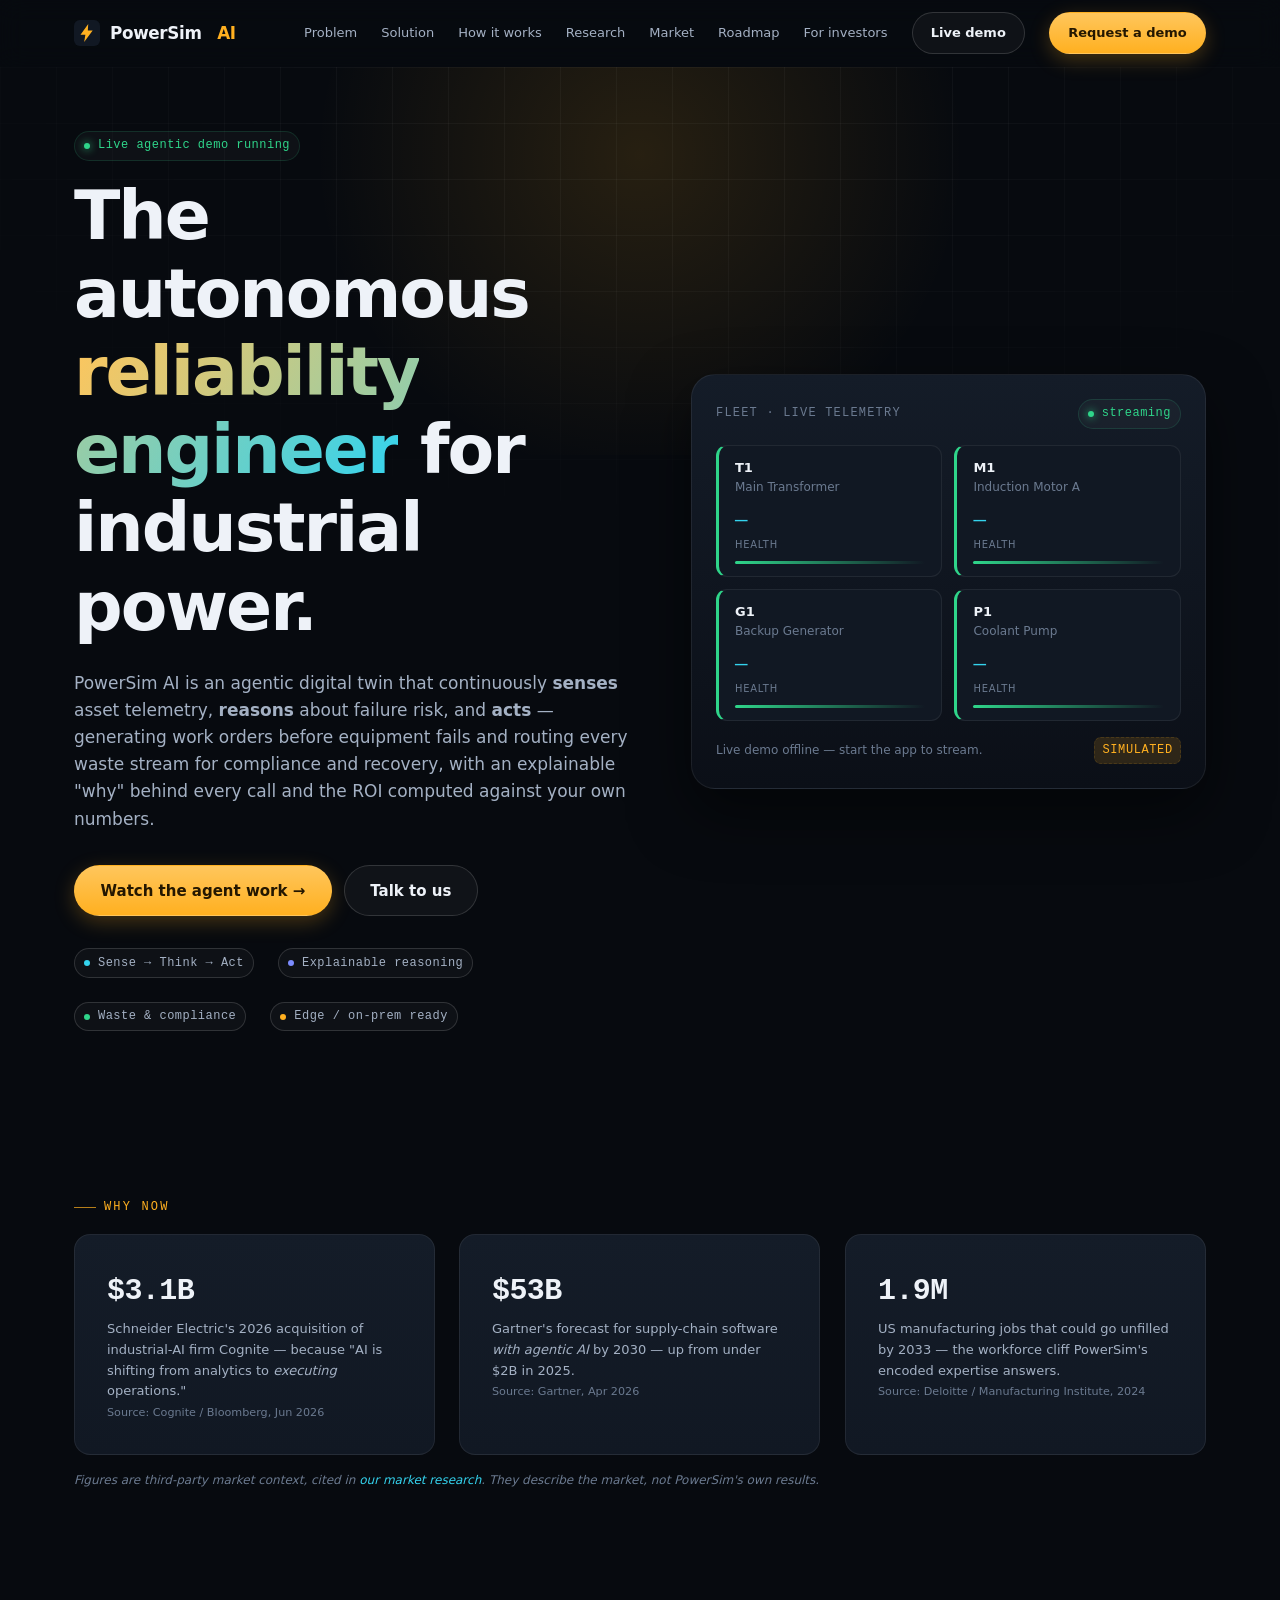
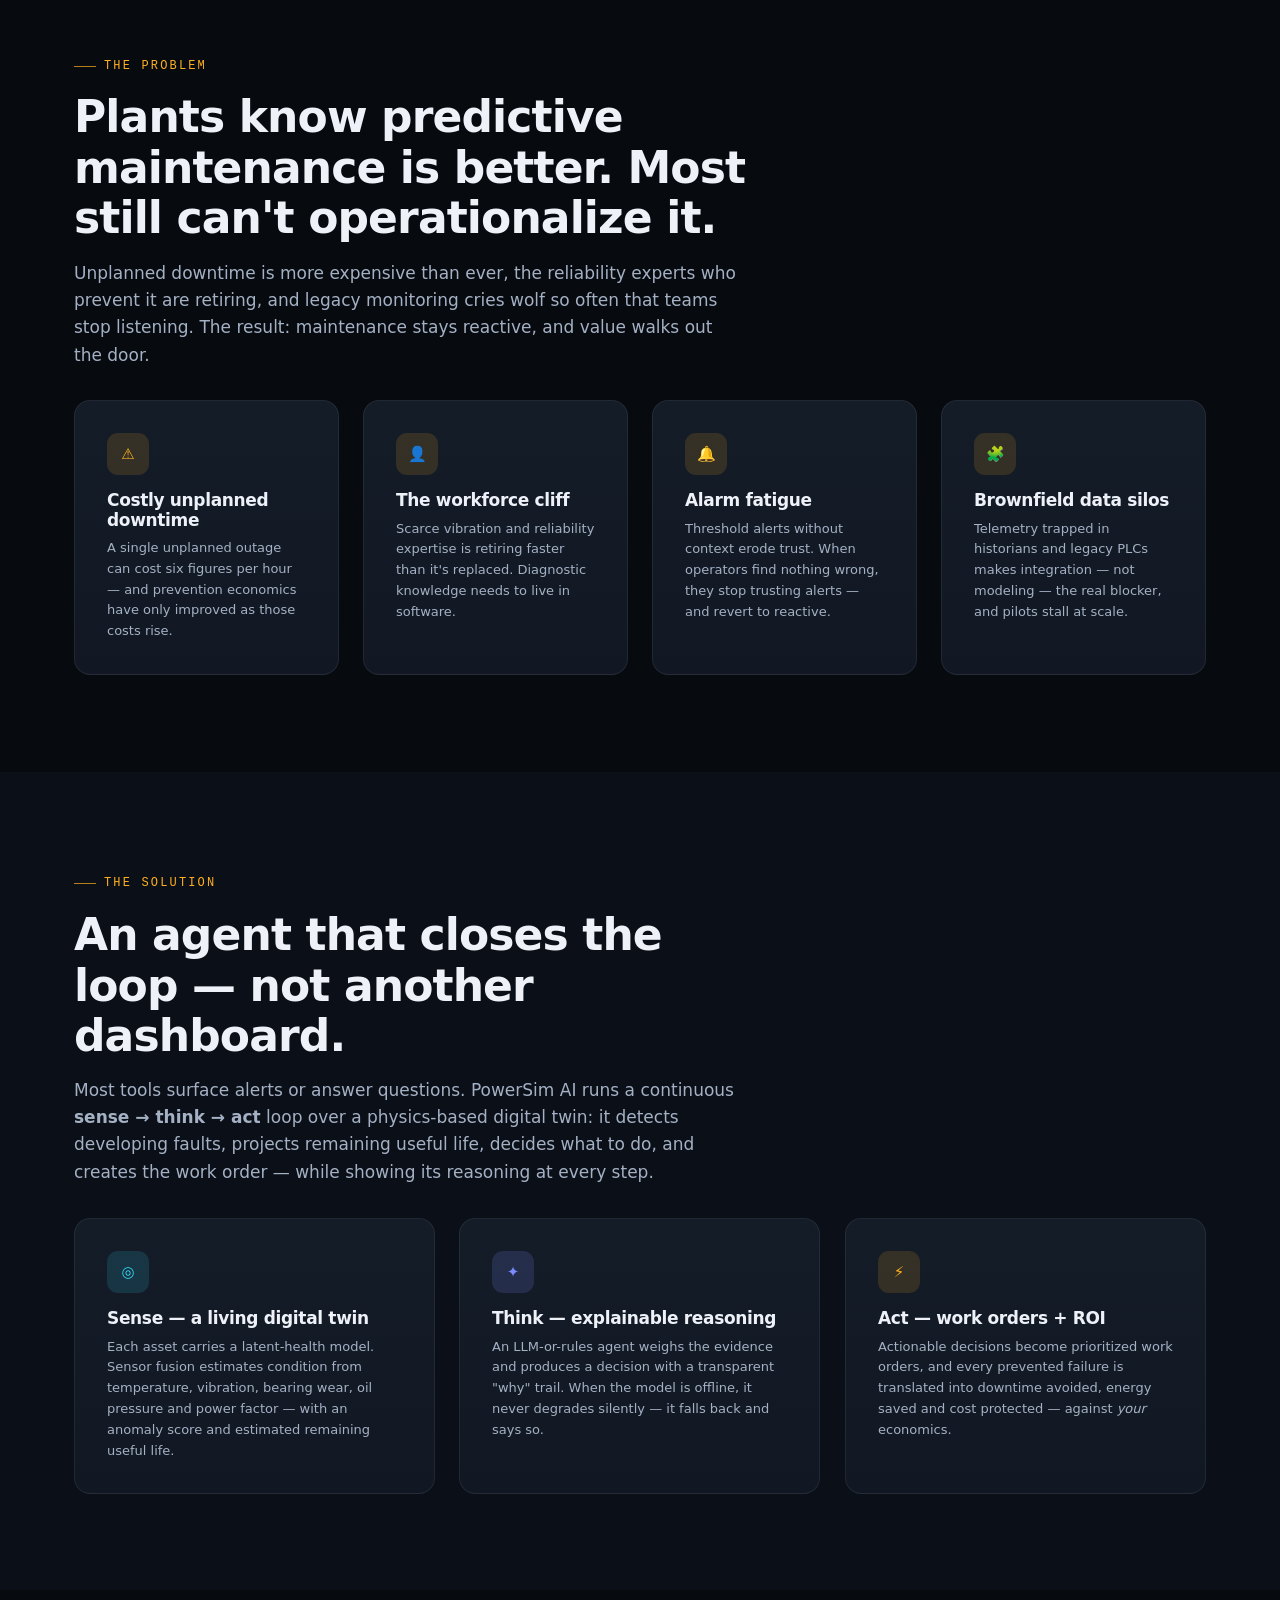
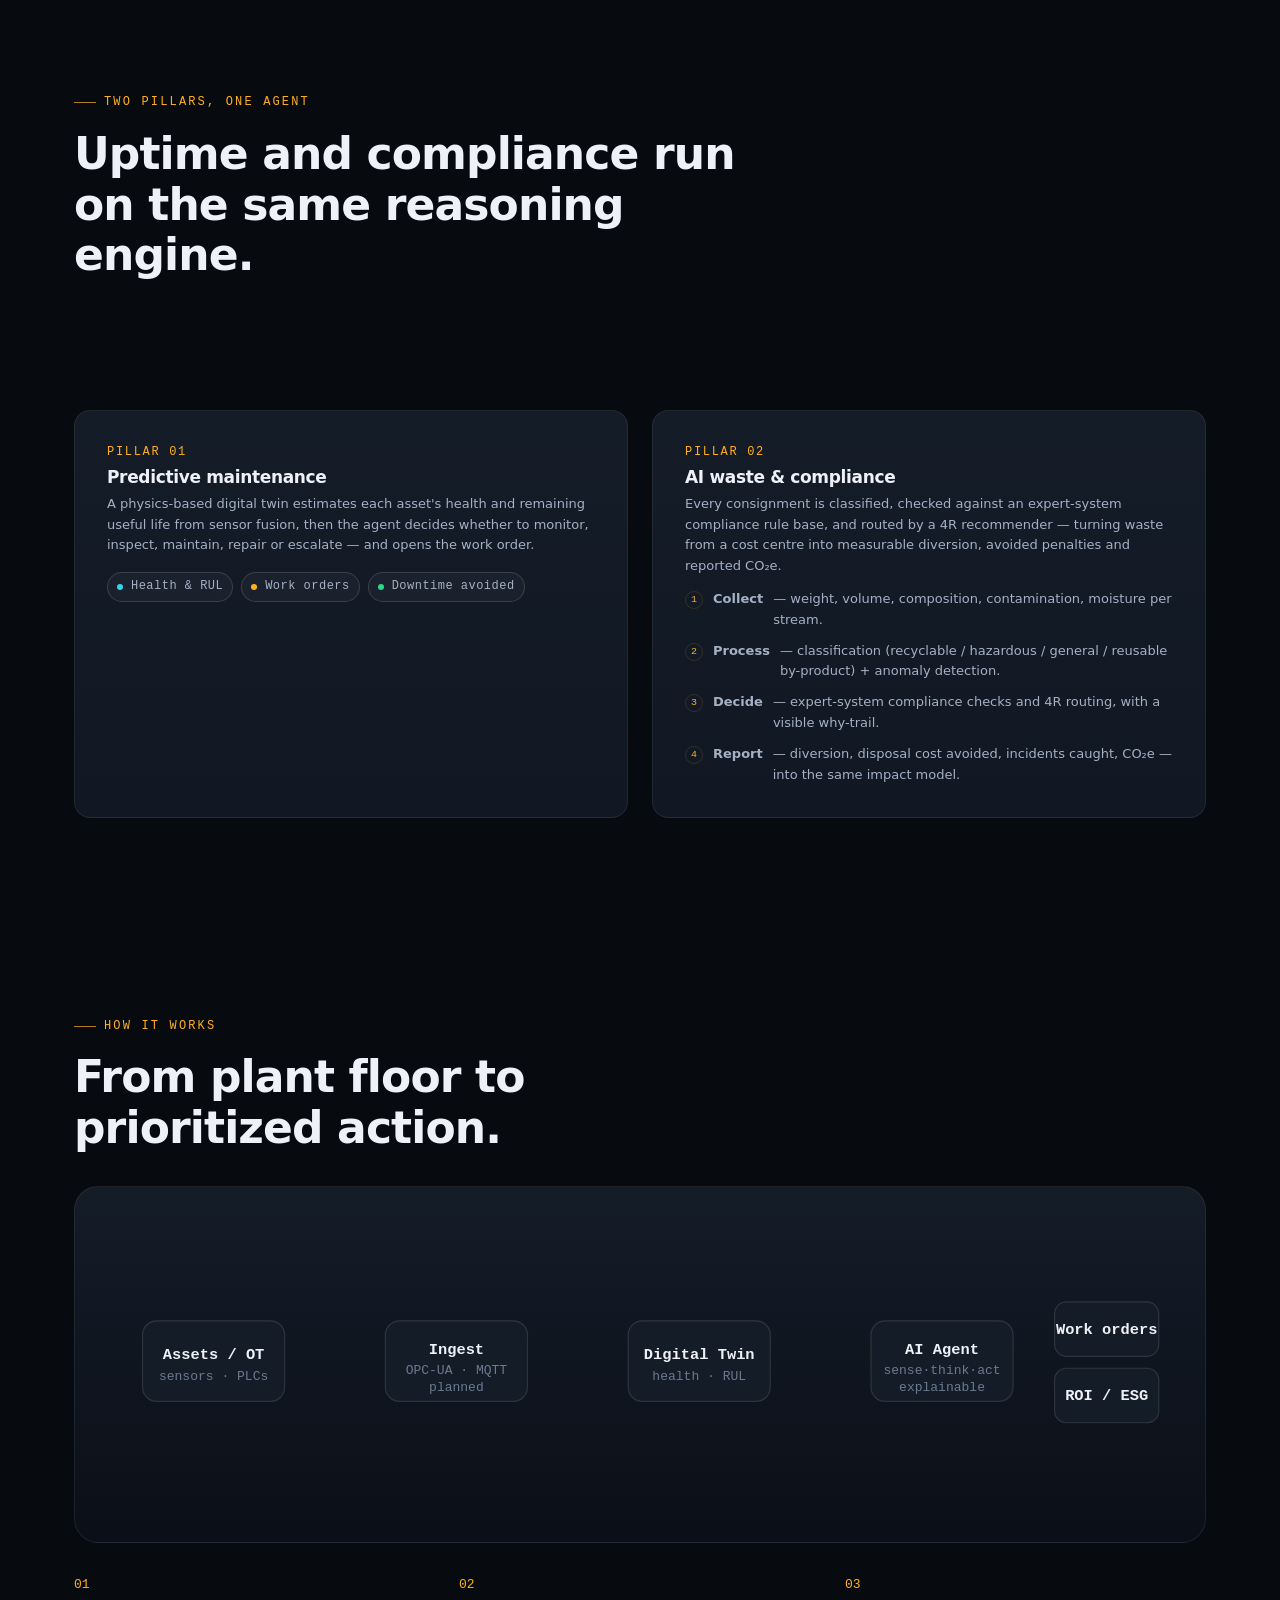
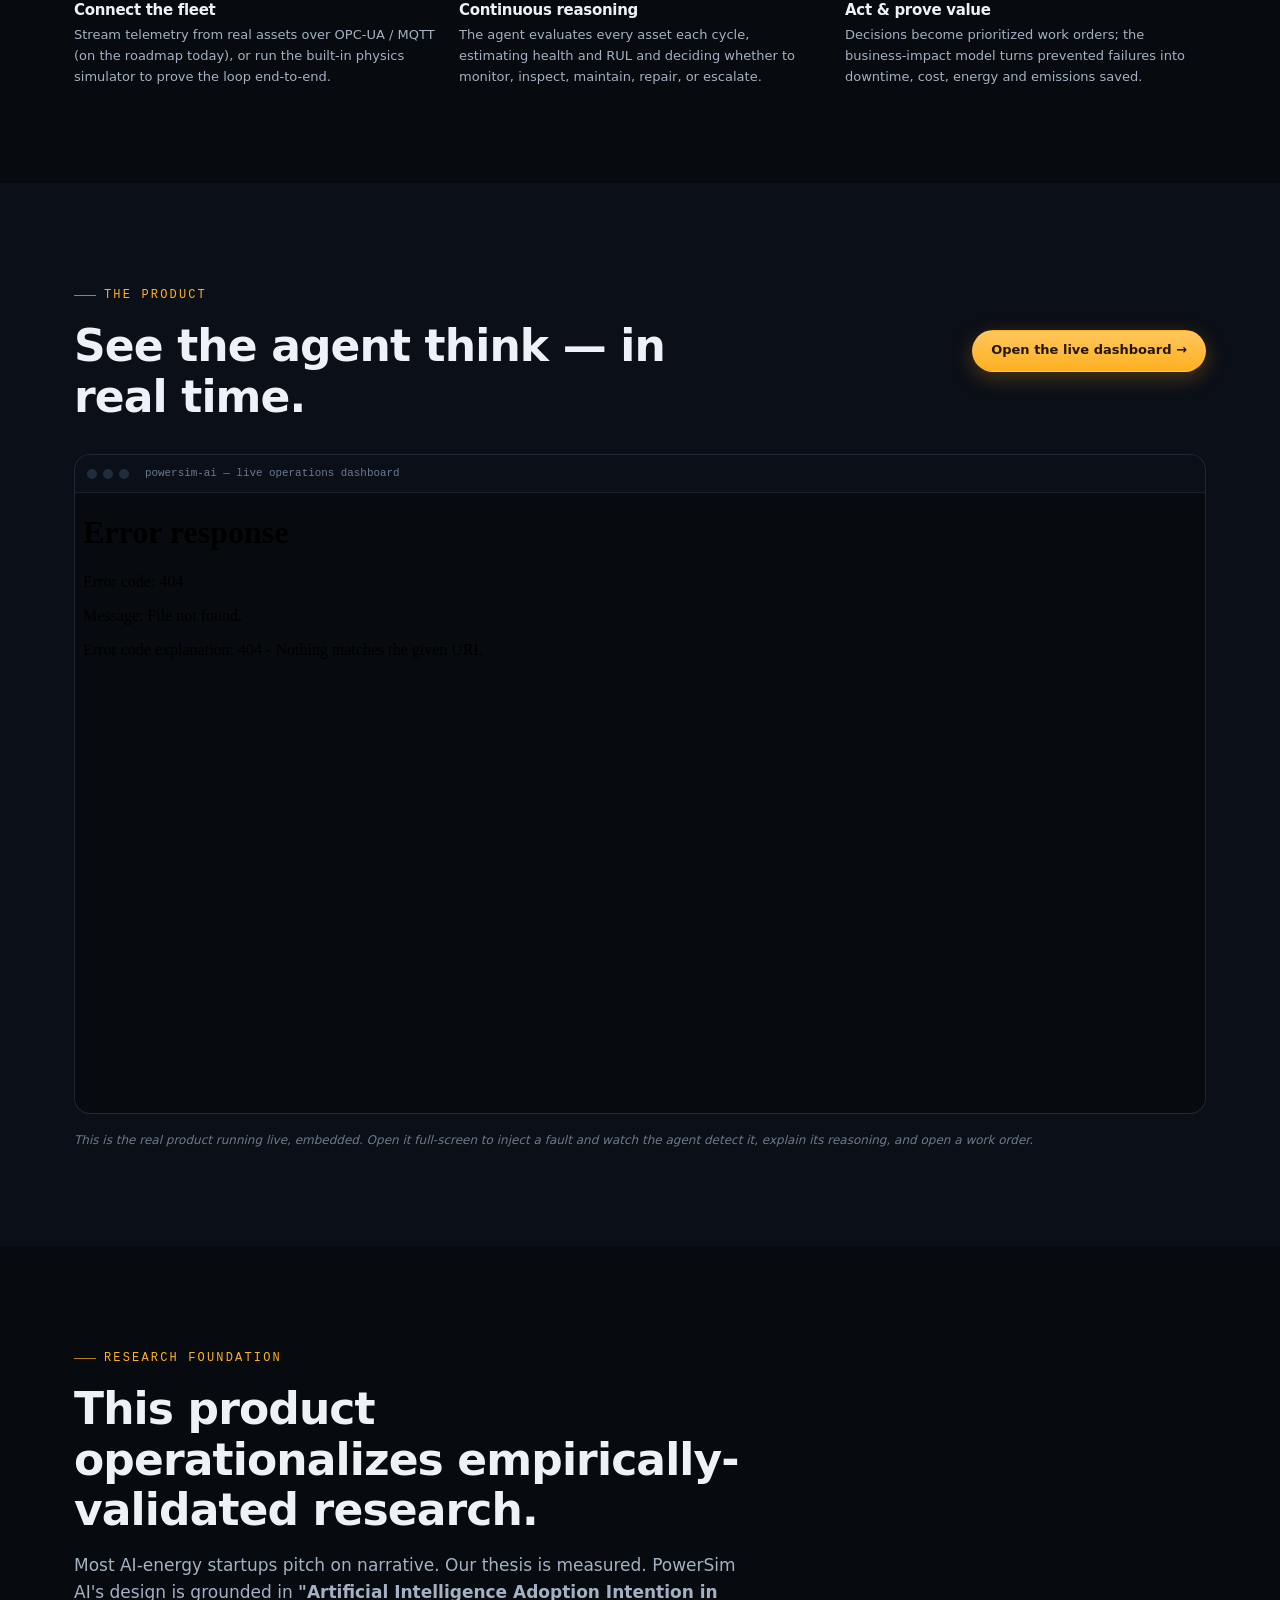
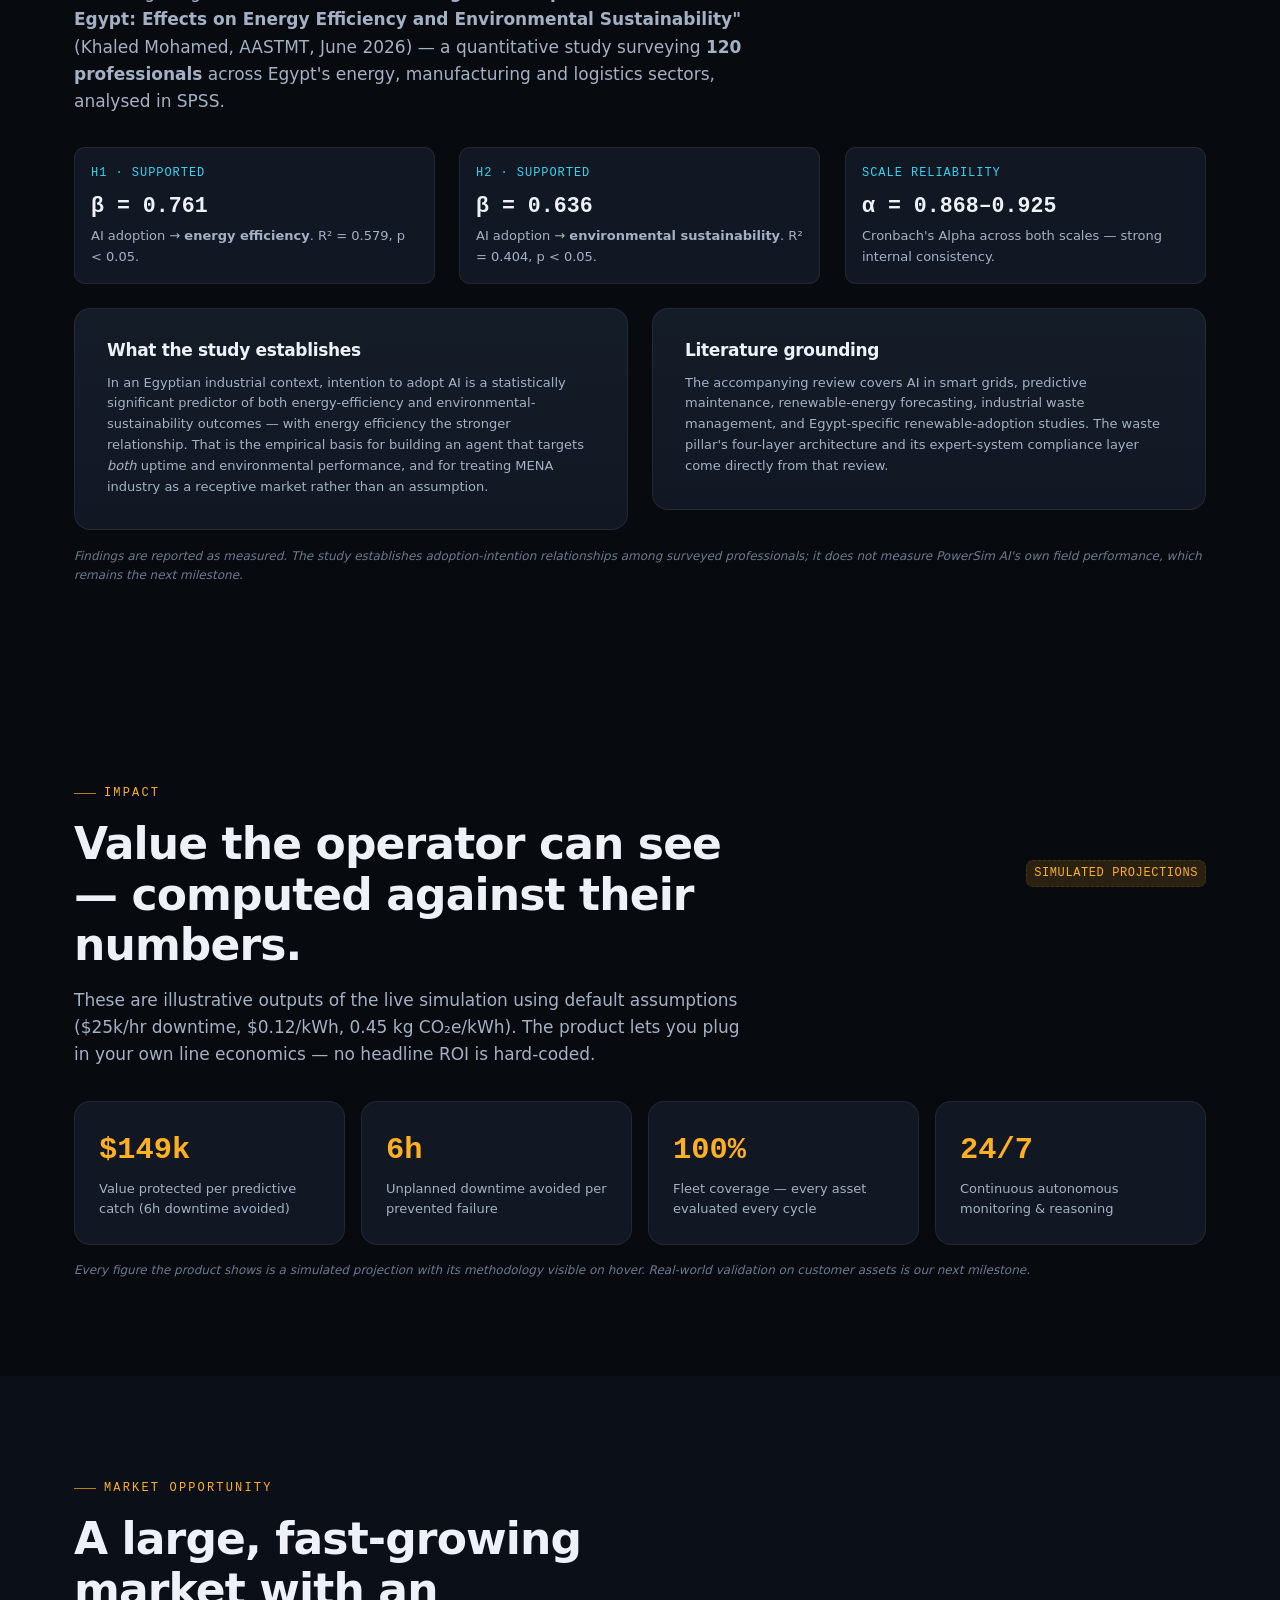
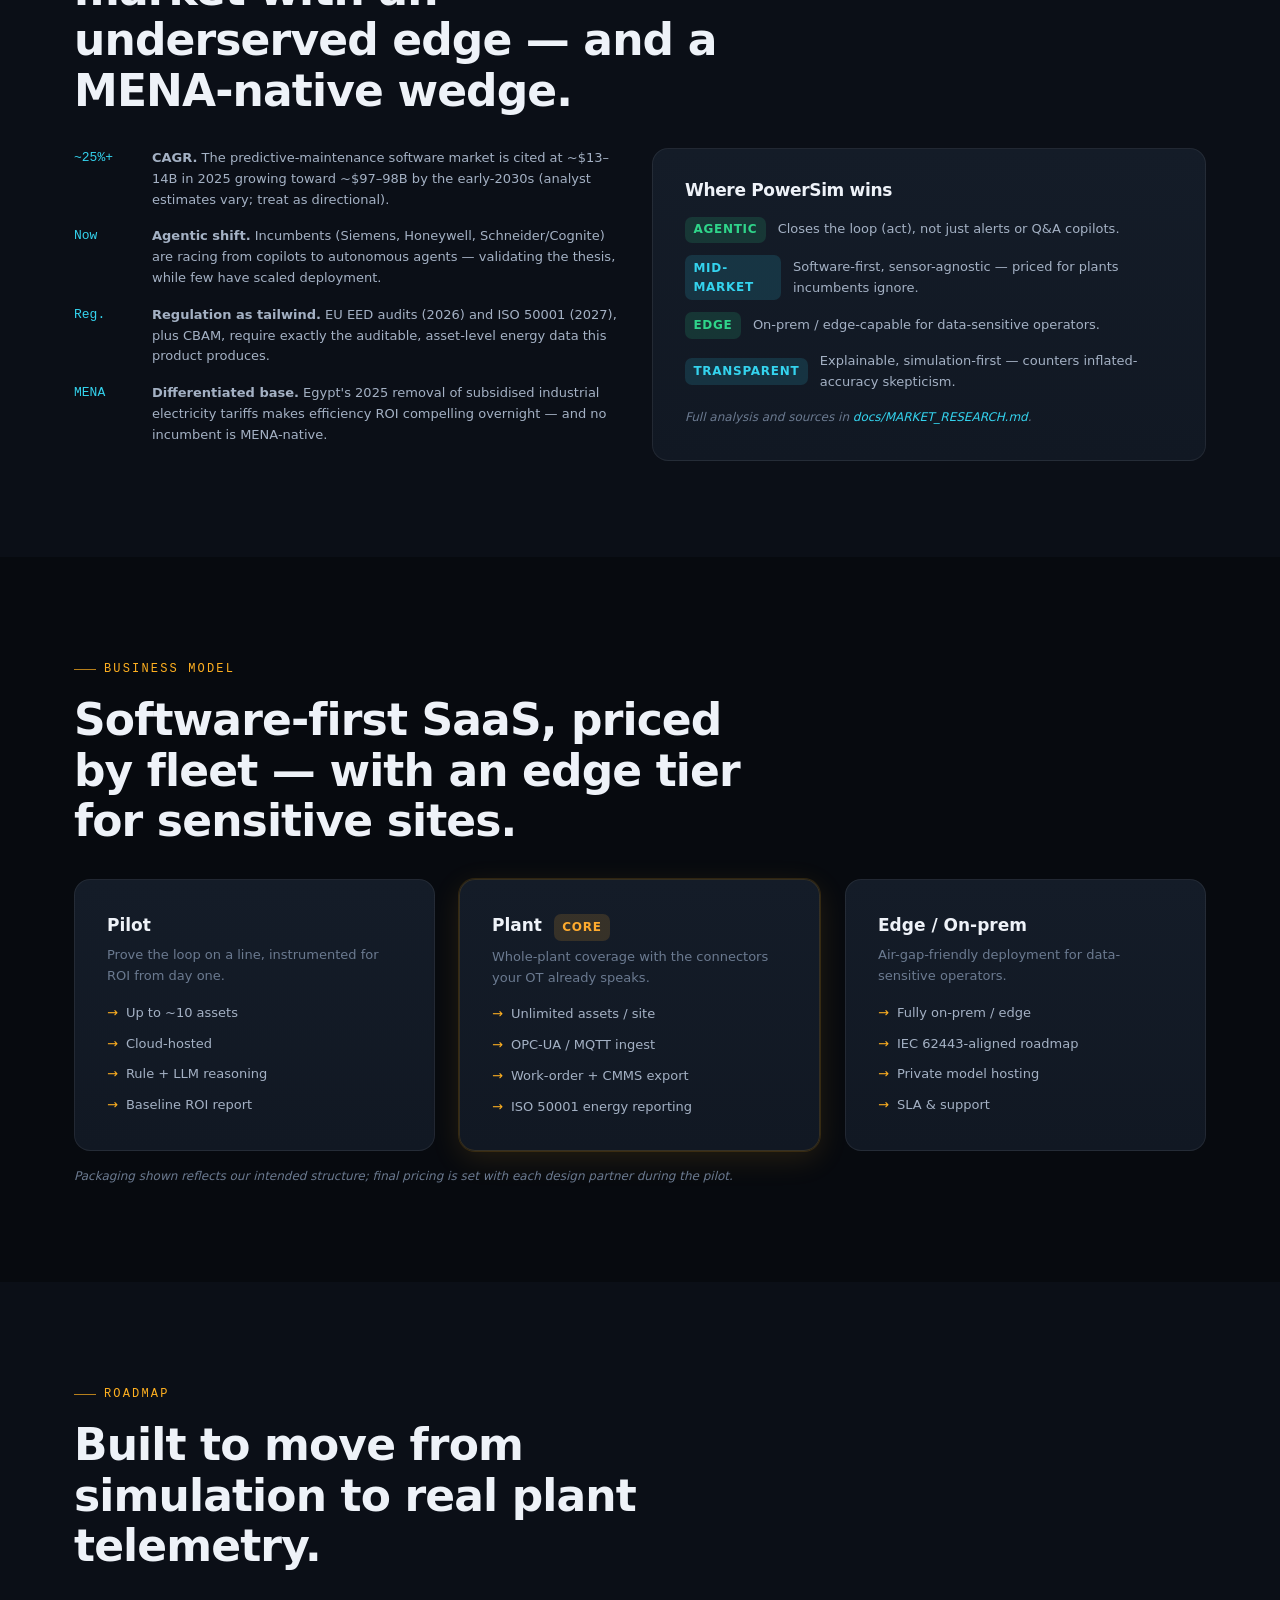
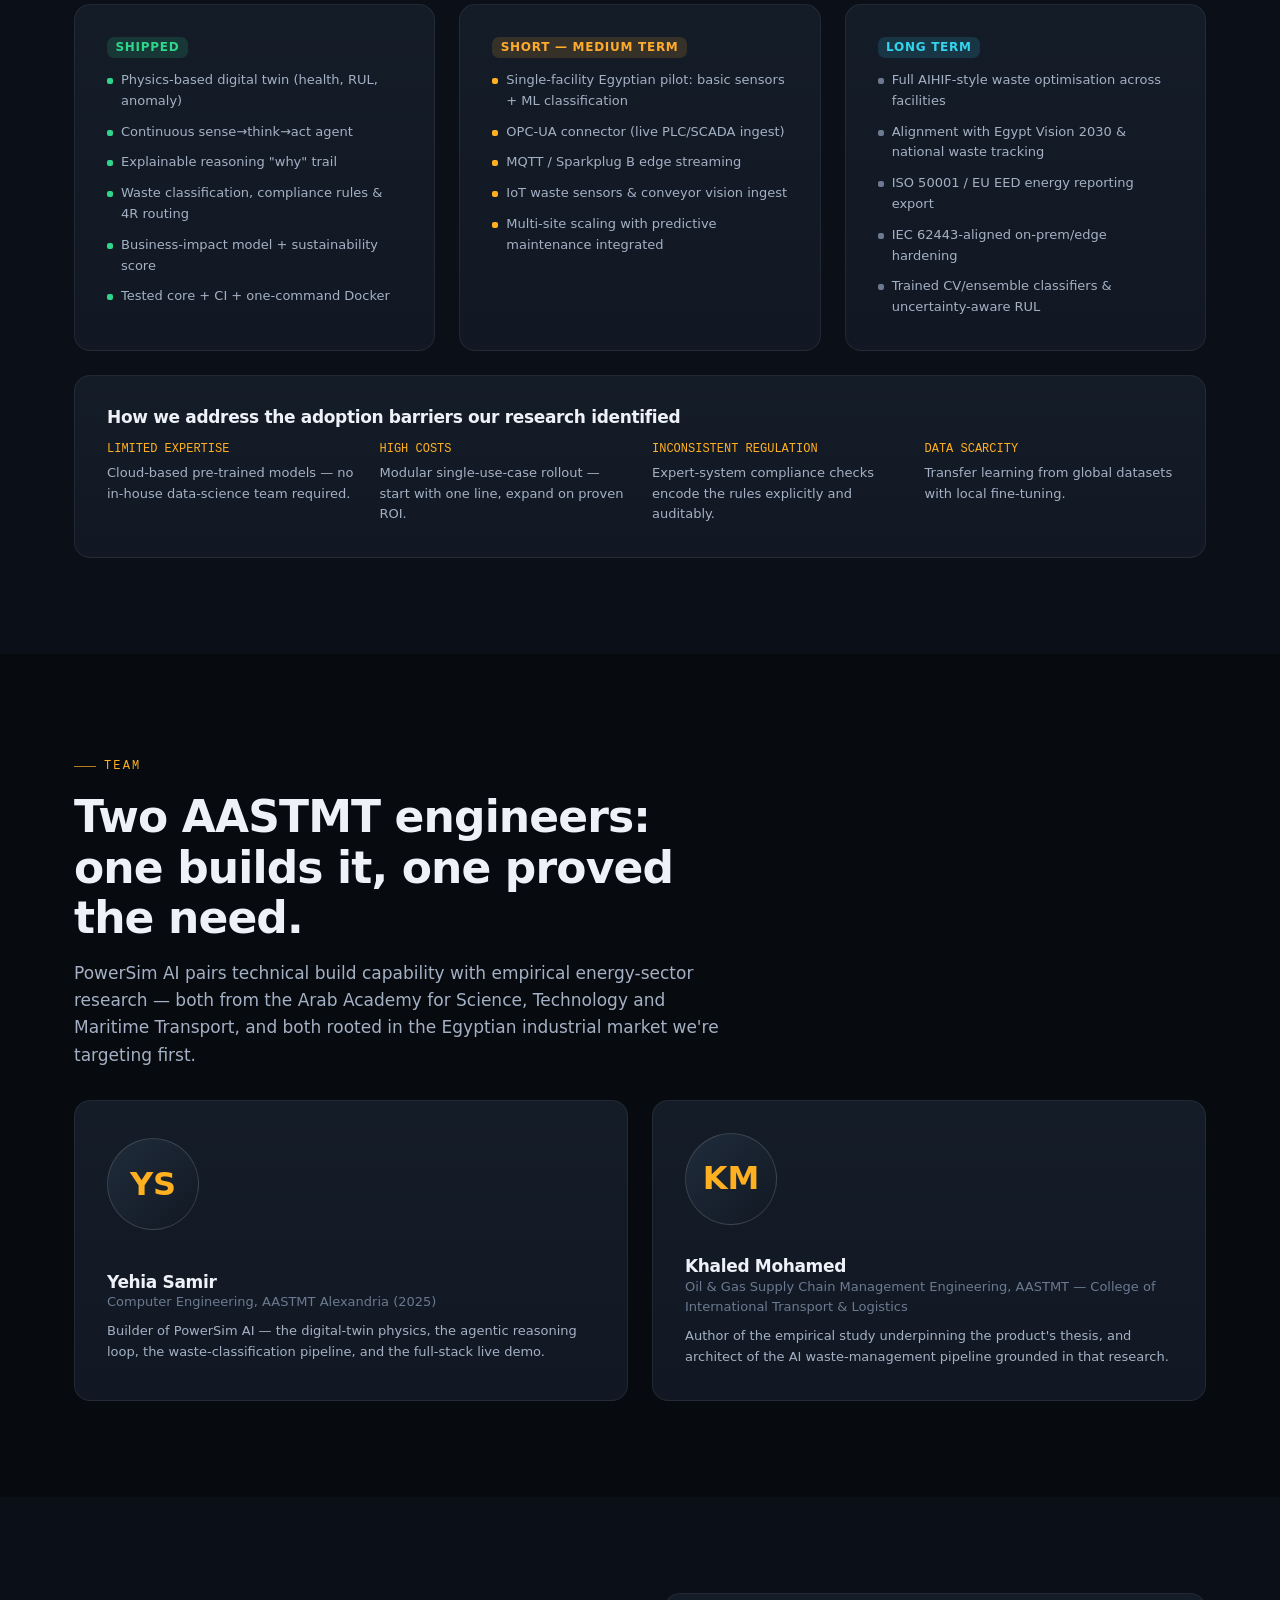
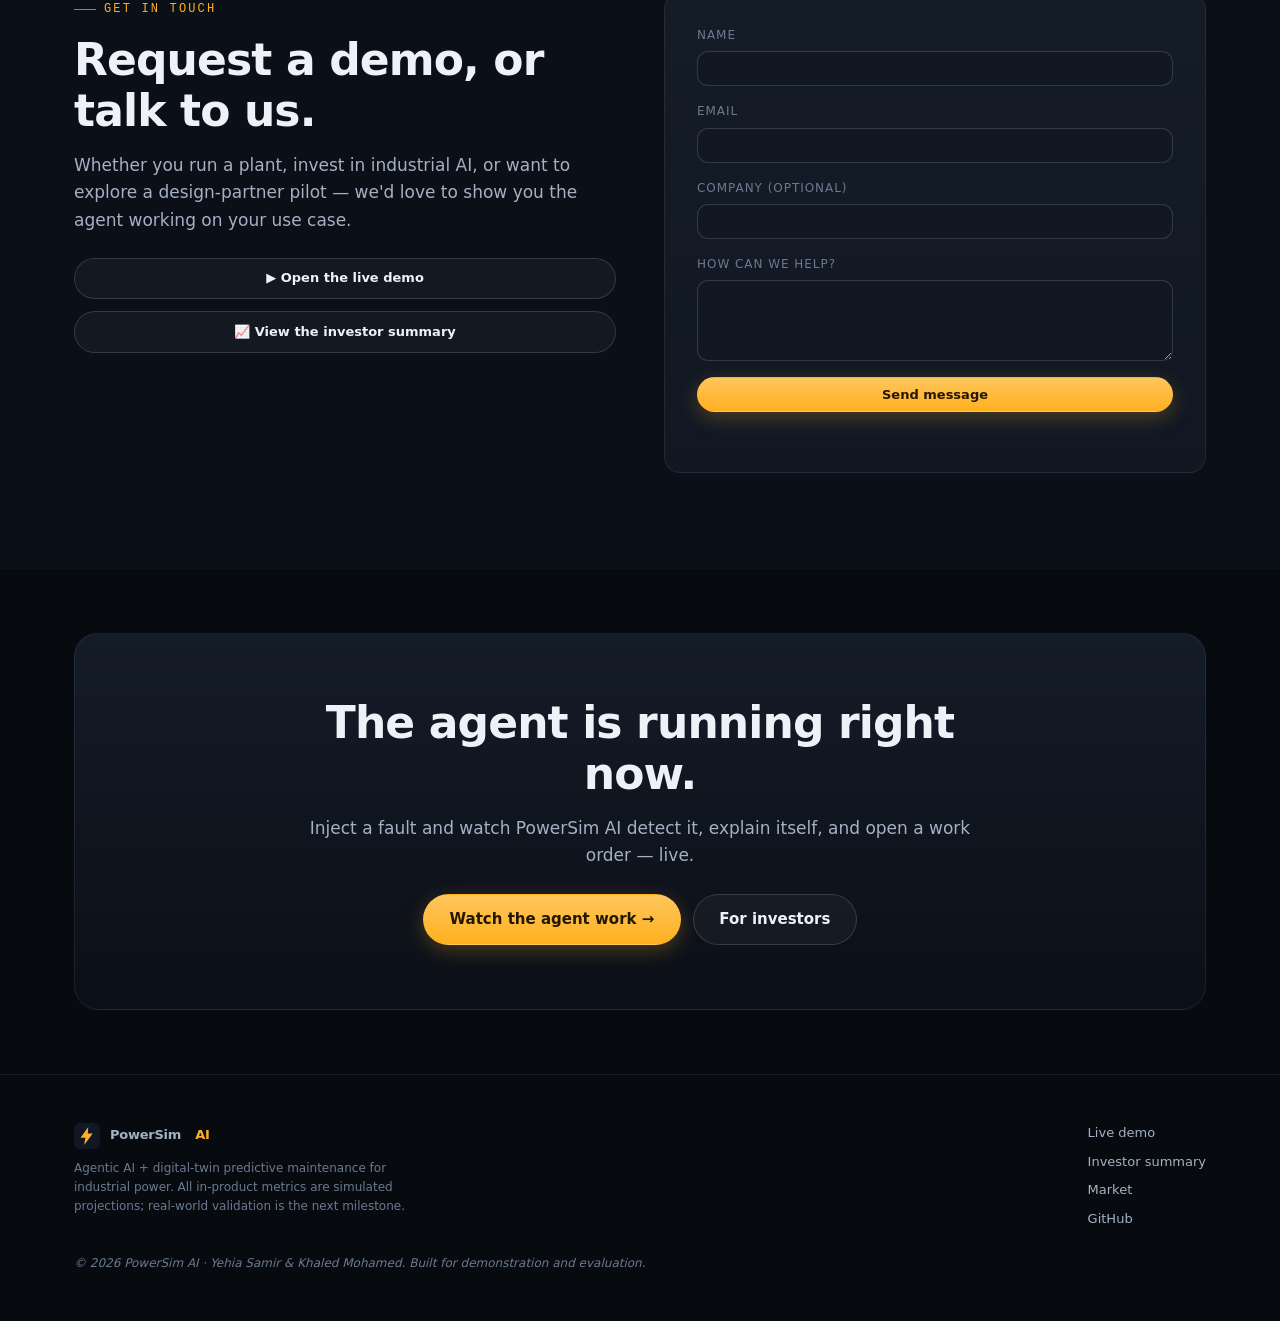
==== commit d36aa394: "docs+site: two-founder team, research foundation, waste pillar Section 1-2 & 4 of the consolidated b" ====
--- a/static/index.html
+++ b/static/index.html
@@ -85,8 +85,22 @@
     .shot { border: 1px solid var(--border); border-radius: var(--r-lg); overflow: hidden; background: var(--bg-2); position: relative; }
     .shot-ph { aspect-ratio: 16/9; display: grid; place-items: center; color: var(--text-2); font-size: var(--fs-sm); text-align: center; padding: var(--s-5);
       background: repeating-linear-gradient(45deg, rgba(255,255,255,0.02) 0 12px, transparent 12px 24px); }
-    .browser-bar { display: flex; gap: 6px; padding: 10px 12px; border-bottom: 1px solid var(--border); background: var(--bg-1); }
-    .browser-bar i { width: 10px; height: 10px; border-radius: 50%; background: var(--surface-3); display: block; }
+    .browser-bar { display: flex; gap: 6px; align-items: center; padding: 10px 12px; border-bottom: 1px solid var(--border); background: var(--bg-1); }
+    .browser-bar i { width: 10px; height: 10px; border-radius: 50%; background: var(--surface-3); display: block; flex: none; }
+    .demo-frame { width: 100%; height: 620px; border: 0; display: block; background: var(--bg-0); }
+    @media (max-width: 900px) { .demo-frame { height: 460px; } }
+
+    /* Research foundation */
+    .finding { background: var(--bg-2); border: 1px solid var(--border); border-radius: var(--r-md); padding: var(--s-4); }
+    .finding .h { font-family: var(--font-mono); font-size: var(--fs-xs); color: var(--cyan); letter-spacing: 0.08em; }
+    .finding .stat { font-family: var(--font-mono); font-size: 1.35rem; color: var(--text-0); font-weight: 700; margin: 6px 0 2px; }
+    .finding .d { font-size: var(--fs-sm); color: var(--text-1); }
+    .pillar { display: flex; flex-direction: column; height: 100%; }
+    .pillar .pnum { font-family: var(--font-mono); font-size: var(--fs-xs); color: var(--accent); letter-spacing: 0.14em; }
+    .layers { list-style: none; counter-reset: l; display: flex; flex-direction: column; gap: 10px; margin-top: var(--s-3); }
+    .layers li { counter-increment: l; display: flex; gap: 10px; font-size: var(--fs-sm); color: var(--text-1); }
+    .layers li::before { content: counter(l); font-family: var(--font-mono); font-size: 0.62rem; color: var(--accent);
+      border: 1px solid var(--accent-dim); border-radius: 50%; width: 18px; height: 18px; display: grid; place-items: center; flex: none; margin-top: 2px; }
 
     /* Impact */
     .impact-grid { display: grid; grid-template-columns: repeat(4, 1fr); gap: var(--s-4); }
@@ -165,6 +179,7 @@
         <a class="link" href="#problem">Problem</a>
         <a class="link" href="#solution">Solution</a>
         <a class="link" href="#how">How it works</a>
+        <a class="link" href="#research">Research</a>
         <a class="link" href="#market">Market</a>
         <a class="link" href="#roadmap">Roadmap</a>
         <a class="link" href="/pitch">For investors</a>
@@ -185,7 +200,7 @@
       <div class="reveal">
         <span class="chip chip--live"><span class="dot"></span>Live agentic demo running</span>
         <h1 style="margin-top:var(--s-4)">The autonomous <span class="grad">reliability engineer</span> for industrial power.</h1>
-        <p class="lead">PowerSim AI is an agentic digital twin that continuously <strong>senses</strong> asset telemetry, <strong>reasons</strong> about failure risk, and <strong>acts</strong> — generating work orders before equipment fails, with an explainable "why" behind every call and the ROI computed against your own numbers.</p>
+        <p class="lead">PowerSim AI is an agentic digital twin that continuously <strong>senses</strong> asset telemetry, <strong>reasons</strong> about failure risk, and <strong>acts</strong> — generating work orders before equipment fails and routing every waste stream for compliance and recovery, with an explainable "why" behind every call and the ROI computed against your own numbers.</p>
         <div class="hero-cta">
           <a class="btn btn-primary btn-lg" href="/dashboard">Watch the agent work →</a>
           <a class="btn btn-ghost btn-lg" href="#contact">Talk to us</a>
@@ -193,6 +208,7 @@
         <div class="hero-meta">
           <span class="chip"><span class="dot" style="background:var(--cyan)"></span>Sense → Think → Act</span>
           <span class="chip"><span class="dot" style="background:var(--indigo)"></span>Explainable reasoning</span>
+          <span class="chip"><span class="dot" style="background:var(--ok)"></span>Waste &amp; compliance</span>
           <span class="chip"><span class="dot" style="background:var(--accent)"></span>Edge / on-prem ready</span>
         </div>
       </div>
@@ -294,6 +310,38 @@
           <div class="ic">⚡</div>
           <h3>Act — work orders + ROI</h3>
           <p>Actionable decisions become prioritized work orders, and every prevented failure is translated into downtime avoided, energy saved and cost protected — against <em>your</em> economics.</p>
+        </div>
+      </div>
+    </div>
+  </section>
+
+  <!-- ===================== TWO PILLARS ===================== -->
+  <section class="section" id="pillars">
+    <div class="container">
+      <p class="eyebrow reveal">Two pillars, one agent</p>
+      <h2 class="section-title reveal">Uptime and compliance run on the same reasoning engine.</h2>
+      <p class="section-lead reveal">Degrading equipment doesn't just risk downtime — it produces more scrap, more contamination, and more regulatory exposure. PowerSim models both, so a single agent reasons across asset health <em>and</em> the waste it generates.</p>
+      <div class="grid grid-2" style="margin-top:var(--s-6)">
+        <div class="card pillar reveal">
+          <div class="pnum">PILLAR 01</div>
+          <h3 style="font-size:var(--fs-md); margin:6px 0">Predictive maintenance</h3>
+          <p style="font-size:var(--fs-sm)">A physics-based digital twin estimates each asset's health and remaining useful life from sensor fusion, then the agent decides whether to monitor, inspect, maintain, repair or escalate — and opens the work order.</p>
+          <div class="row wrap gap-2" style="margin-top:var(--s-4)">
+            <span class="chip"><span class="dot" style="background:var(--cyan)"></span>Health &amp; RUL</span>
+            <span class="chip"><span class="dot" style="background:var(--accent)"></span>Work orders</span>
+            <span class="chip"><span class="dot" style="background:var(--ok)"></span>Downtime avoided</span>
+          </div>
+        </div>
+        <div class="card pillar reveal d1">
+          <div class="pnum">PILLAR 02</div>
+          <h3 style="font-size:var(--fs-md); margin:6px 0">AI waste &amp; compliance</h3>
+          <p style="font-size:var(--fs-sm)">Every consignment is classified, checked against an expert-system compliance rule base, and routed by a 4R recommender — turning waste from a cost centre into measurable diversion, avoided penalties and reported CO₂e.</p>
+          <ol class="layers">
+            <li><strong>Collect</strong> — weight, volume, composition, contamination, moisture per stream.</li>
+            <li><strong>Process</strong> — classification (recyclable / hazardous / general / reusable by-product) + anomaly detection.</li>
+            <li><strong>Decide</strong> — expert-system compliance checks and 4R routing, with a visible why-trail.</li>
+            <li><strong>Report</strong> — diversion, disposal cost avoided, incidents caught, CO₂e — into the same impact model.</li>
+          </ol>
         </div>
       </div>
     </div>
@@ -372,17 +420,53 @@
         </div>
         <a class="btn btn-primary reveal" href="/dashboard">Open the live dashboard →</a>
       </div>
-      <div class="grid grid-2" style="margin-top:var(--s-6)">
-        <div class="shot reveal">
-          <div class="browser-bar"><i></i><i></i><i></i></div>
-          <div class="shot-ph">Dashboard screenshot placeholder — drop a real capture at<br /><code class="mono">static/assets/shot-dashboard.png</code></div>
-        </div>
-        <div class="shot reveal d1">
-          <div class="browser-bar"><i></i><i></i><i></i></div>
-          <div class="shot-ph">Reasoning "why-trail" placeholder — drop a real capture at<br /><code class="mono">static/assets/shot-reasoning.png</code></div>
-        </div>
-      </div>
-      <p class="note reveal" style="margin-top:var(--s-4)">The live demo above is fully interactive — inject a fault and watch the agent detect it, explain its reasoning, and open a work order.</p>
+      <div class="shot reveal" style="margin-top:var(--s-6)">
+        <div class="browser-bar">
+          <i></i><i></i><i></i>
+          <span class="mono" style="margin-left:10px;font-size:0.68rem;color:var(--text-2)">powersim-ai — live operations dashboard</span>
+        </div>
+        <iframe class="demo-frame" src="/dashboard?embed=1" title="PowerSim AI live dashboard" loading="lazy"></iframe>
+      </div>
+      <p class="note reveal" style="margin-top:var(--s-4)">This is the real product running live, embedded. Open it full-screen to inject a fault and watch the agent detect it, explain its reasoning, and open a work order.</p>
+    </div>
+  </section>
+
+  <!-- ===================== RESEARCH FOUNDATION ===================== -->
+  <section class="section" id="research">
+    <div class="container">
+      <p class="eyebrow reveal">Research foundation</p>
+      <h2 class="section-title reveal">This product operationalizes empirically-validated research.</h2>
+      <p class="section-lead reveal">Most AI-energy startups pitch on narrative. Our thesis is measured. PowerSim AI's design is grounded in <strong>"Artificial Intelligence Adoption Intention in Egypt: Effects on Energy Efficiency and Environmental Sustainability"</strong> (Khaled Mohamed, AASTMT, June 2026) — a quantitative study surveying <strong>120 professionals</strong> across Egypt's energy, manufacturing and logistics sectors, analysed in SPSS.</p>
+
+      <div class="grid grid-3" style="margin-top:var(--s-6)">
+        <div class="finding reveal">
+          <div class="h">H1 · SUPPORTED</div>
+          <div class="stat">β = 0.761</div>
+          <div class="d">AI adoption → <strong>energy efficiency</strong>. R² = 0.579, p &lt; 0.05.</div>
+        </div>
+        <div class="finding reveal d1">
+          <div class="h">H2 · SUPPORTED</div>
+          <div class="stat">β = 0.636</div>
+          <div class="d">AI adoption → <strong>environmental sustainability</strong>. R² = 0.404, p &lt; 0.05.</div>
+        </div>
+        <div class="finding reveal d2">
+          <div class="h">SCALE RELIABILITY</div>
+          <div class="stat">α = 0.868–0.925</div>
+          <div class="d">Cronbach's Alpha across both scales — strong internal consistency.</div>
+        </div>
+      </div>
+
+      <div class="grid grid-2" style="margin-top:var(--s-5); align-items:start">
+        <div class="card reveal">
+          <h3 style="font-size:var(--fs-md); margin-bottom:var(--s-3)">What the study establishes</h3>
+          <p style="font-size:var(--fs-sm)">In an Egyptian industrial context, intention to adopt AI is a statistically significant predictor of both energy-efficiency and environmental-sustainability outcomes — with energy efficiency the stronger relationship. That is the empirical basis for building an agent that targets <em>both</em> uptime and environmental performance, and for treating MENA industry as a receptive market rather than an assumption.</p>
+        </div>
+        <div class="card reveal d1">
+          <h3 style="font-size:var(--fs-md); margin-bottom:var(--s-3)">Literature grounding</h3>
+          <p style="font-size:var(--fs-sm)">The accompanying review covers AI in smart grids, predictive maintenance, renewable-energy forecasting, industrial waste management, and Egypt-specific renewable-adoption studies. The waste pillar's four-layer architecture and its expert-system compliance layer come directly from that review.</p>
+        </div>
+      </div>
+      <p class="note reveal" style="margin-top:var(--s-4)">Findings are reported as measured. The study establishes adoption-intention relationships among surveyed professionals; it does not measure PowerSim AI's own field performance, which remains the next milestone.</p>
     </div>
   </section>
 
@@ -455,7 +539,7 @@
           <ul><li>Fully on-prem / edge</li><li>IEC 62443-aligned roadmap</li><li>Private model hosting</li><li>SLA &amp; support</li></ul>
         </div>
       </div>
-      <p class="note reveal" style="margin-top:var(--s-4)">Pricing is illustrative of the intended packaging — <strong>TODO for founder:</strong> validate tiers and price points with design-partner conversations.</p>
+      <p class="note reveal" style="margin-top:var(--s-4)">Packaging shown reflects our intended structure; final pricing is set with each design partner during the pilot.</p>
     </div>
   </section>
 
@@ -471,43 +555,66 @@
             <li><span class="b"></span>Physics-based digital twin (health, RUL, anomaly)</li>
             <li><span class="b"></span>Continuous sense→think→act agent</li>
             <li><span class="b"></span>Explainable reasoning "why" trail</li>
-            <li><span class="b"></span>Business-impact model (buyer-supplied ROI)</li>
+            <li><span class="b"></span>Waste classification, compliance rules &amp; 4R routing</li>
+            <li><span class="b"></span>Business-impact model + sustainability score</li>
             <li><span class="b"></span>Tested core + CI + one-command Docker</li>
           </ul>
         </div>
         <div class="road-col next card">
-          <h4><span class="badge badge--warn">Next</span></h4>
+          <h4><span class="badge badge--warn">Short — medium term</span></h4>
           <ul>
+            <li><span class="b"></span>Single-facility Egyptian pilot: basic sensors + ML classification</li>
             <li><span class="b"></span>OPC-UA connector (live PLC/SCADA ingest)</li>
             <li><span class="b"></span>MQTT / Sparkplug B edge streaming</li>
-            <li><span class="b"></span>Historian backfill (OSIsoft/AVEVA PI)</li>
-            <li><span class="b"></span>Design-partner pilots on real assets</li>
+            <li><span class="b"></span>IoT waste sensors &amp; conveyor vision ingest</li>
+            <li><span class="b"></span>Multi-site scaling with predictive maintenance integrated</li>
           </ul>
         </div>
         <div class="road-col card">
-          <h4><span class="badge badge--info">Later</span></h4>
+          <h4><span class="badge badge--info">Long term</span></h4>
           <ul>
+            <li><span class="b"></span>Full AIHIF-style waste optimisation across facilities</li>
+            <li><span class="b"></span>Alignment with Egypt Vision 2030 &amp; national waste tracking</li>
             <li><span class="b"></span>ISO 50001 / EU EED energy reporting export</li>
             <li><span class="b"></span>IEC 62443-aligned on-prem/edge hardening</li>
-            <li><span class="b"></span>Learned RUL models with uncertainty</li>
-            <li><span class="b"></span>Arabic UI &amp; MENA data residency</li>
+            <li><span class="b"></span>Trained CV/ensemble classifiers &amp; uncertainty-aware RUL</li>
           </ul>
         </div>
       </div>
-    </div>
-  </section>
-
-  <!-- ===================== FOUNDER ===================== -->
+      <div class="card reveal" style="margin-top:var(--s-5)">
+        <h3 style="font-size:var(--fs-md); margin-bottom:var(--s-3)">How we address the adoption barriers our research identified</h3>
+        <div class="grid grid-4">
+          <div><div class="mono" style="font-size:var(--fs-xs);color:var(--accent)">LIMITED EXPERTISE</div><p style="font-size:var(--fs-sm);margin-top:4px">Cloud-based pre-trained models — no in-house data-science team required.</p></div>
+          <div><div class="mono" style="font-size:var(--fs-xs);color:var(--accent)">HIGH COSTS</div><p style="font-size:var(--fs-sm);margin-top:4px">Modular single-use-case rollout — start with one line, expand on proven ROI.</p></div>
+          <div><div class="mono" style="font-size:var(--fs-xs);color:var(--accent)">INCONSISTENT REGULATION</div><p style="font-size:var(--fs-sm);margin-top:4px">Expert-system compliance checks encode the rules explicitly and auditably.</p></div>
+          <div><div class="mono" style="font-size:var(--fs-xs);color:var(--accent)">DATA SCARCITY</div><p style="font-size:var(--fs-sm);margin-top:4px">Transfer learning from global datasets with local fine-tuning.</p></div>
+        </div>
+      </div>
+    </div>
+  </section>
+
+  <!-- ===================== TEAM ===================== -->
   <section class="section" id="team">
     <div class="container">
       <p class="eyebrow reveal">Team</p>
-      <h2 class="section-title reveal">Founder-led, engineering-first.</h2>
-      <div class="card founder reveal" style="margin-top:var(--s-6)">
-        <div class="avatar">YS</div>
-        <div>
-          <h3 style="font-size:var(--fs-md)">Yahia Samir <span class="muted" style="font-weight:400">· Founder &amp; Engineer</span></h3>
-          <p style="font-size:var(--fs-sm); color:var(--text-1); margin-top:6px; max-width:60ch">Building PowerSim AI from the ground up — digital-twin physics, the agentic reasoning loop, and the full-stack live demo. Based in Egypt, targeting the underserved MENA industrial base as a differentiated wedge into a global market.</p>
-          <p class="note" style="margin-top:8px"><strong>TODO for founder:</strong> add bio, background, relevant credentials, and any advisors/collaborators. Do not overstate — investors verify.</p>
+      <h2 class="section-title reveal">Two AASTMT engineers: one builds it, one proved the need.</h2>
+      <p class="section-lead reveal">PowerSim AI pairs technical build capability with empirical energy-sector research — both from the Arab Academy for Science, Technology and Maritime Transport, and both rooted in the Egyptian industrial market we're targeting first.</p>
+      <div class="grid grid-2" style="margin-top:var(--s-6)">
+        <div class="card founder reveal">
+          <div class="avatar">YS</div>
+          <div>
+            <h3 style="font-size:var(--fs-md)">Yehia Samir</h3>
+            <div class="muted" style="font-size:var(--fs-sm)">Computer Engineering, AASTMT Alexandria (2025)</div>
+            <p style="font-size:var(--fs-sm); color:var(--text-1); margin-top:8px">Builder of PowerSim AI — the digital-twin physics, the agentic reasoning loop, the waste-classification pipeline, and the full-stack live demo.</p>
+          </div>
+        </div>
+        <div class="card founder reveal d1">
+          <div class="avatar">KM</div>
+          <div>
+            <h3 style="font-size:var(--fs-md)">Khaled Mohamed</h3>
+            <div class="muted" style="font-size:var(--fs-sm)">Oil &amp; Gas Supply Chain Management Engineering, AASTMT — College of International Transport &amp; Logistics</div>
+            <p style="font-size:var(--fs-sm); color:var(--text-1); margin-top:8px">Author of the empirical study underpinning the product's thesis, and architect of the AI waste-management pipeline grounded in that research.</p>
+          </div>
         </div>
       </div>
     </div>
@@ -570,7 +677,7 @@
       </div>
     </div>
     <div class="container" style="margin-top:var(--s-5)">
-      <p class="note">© 2026 PowerSim AI · Yahia Samir. Built for demonstration and evaluation.</p>
+      <p class="note">© 2026 PowerSim AI · Yehia Samir &amp; Khaled Mohamed. Built for demonstration and evaluation.</p>
     </div>
   </footer>
 
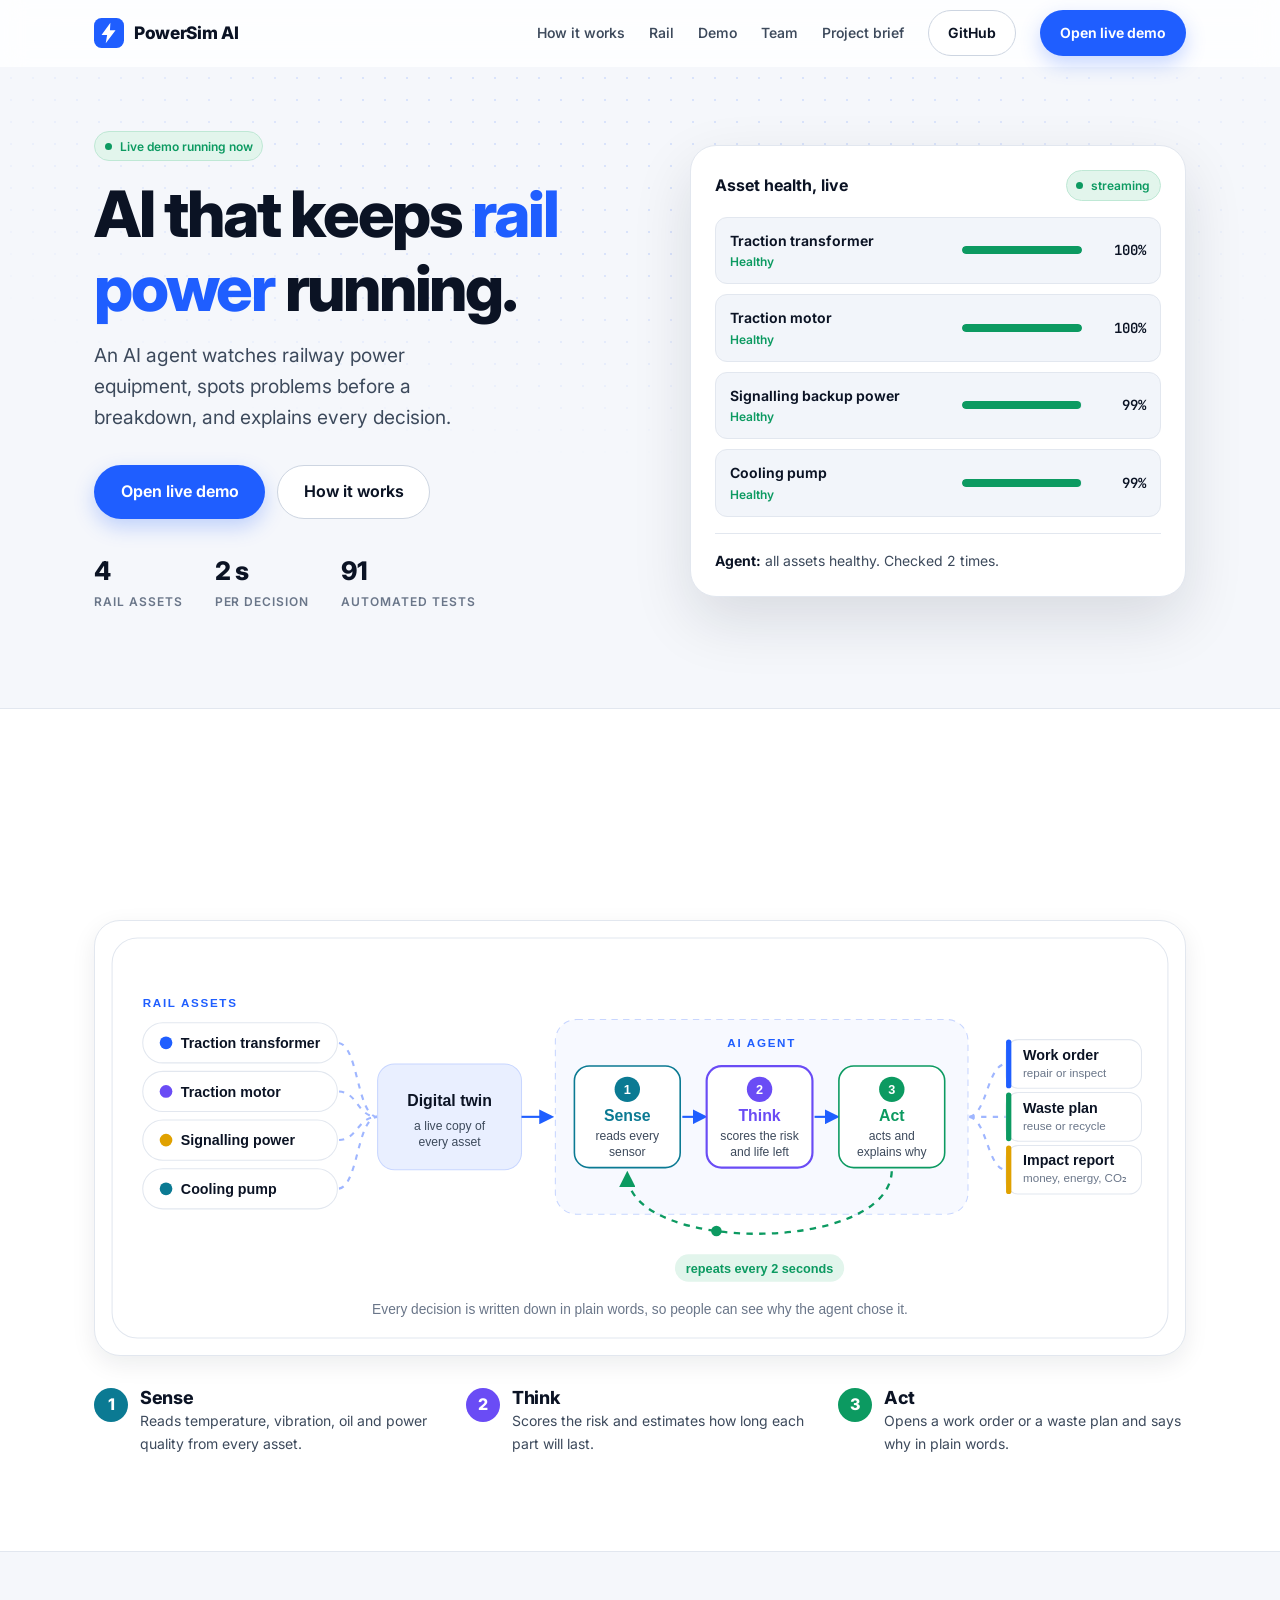
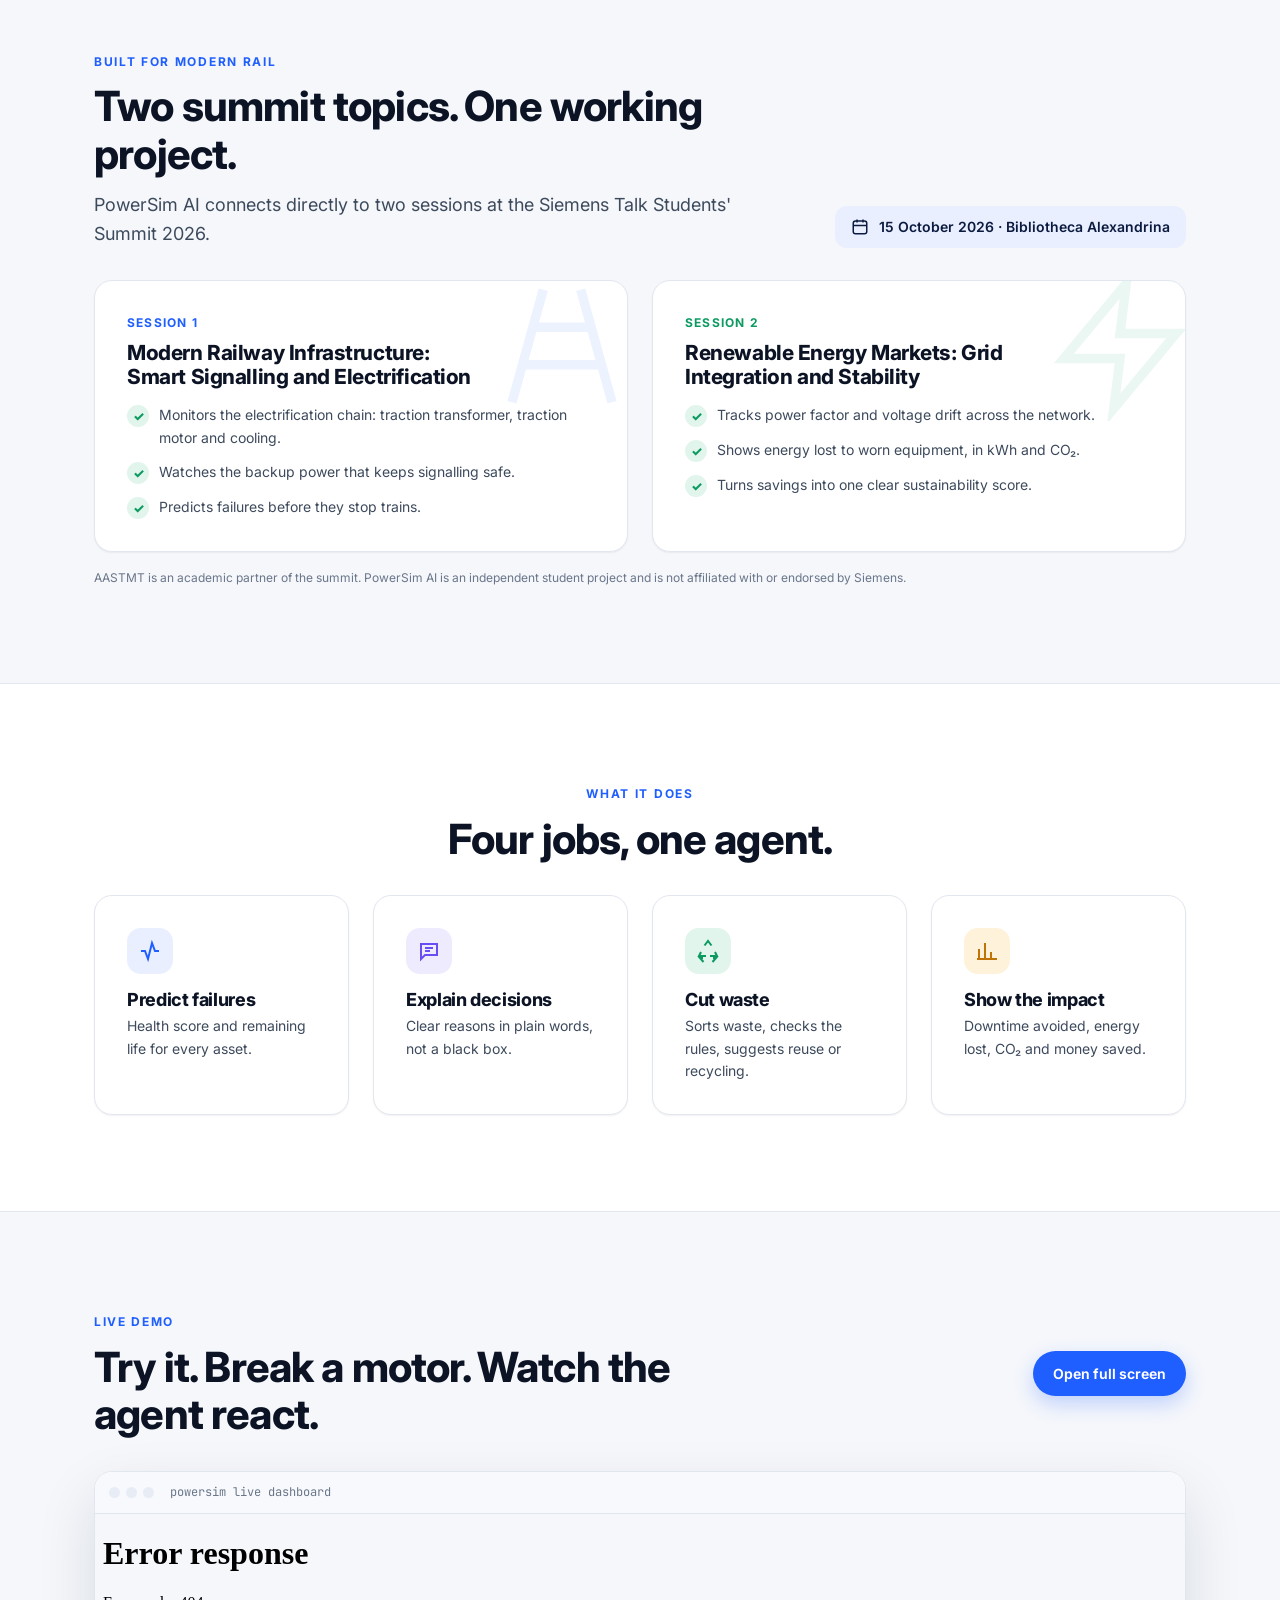
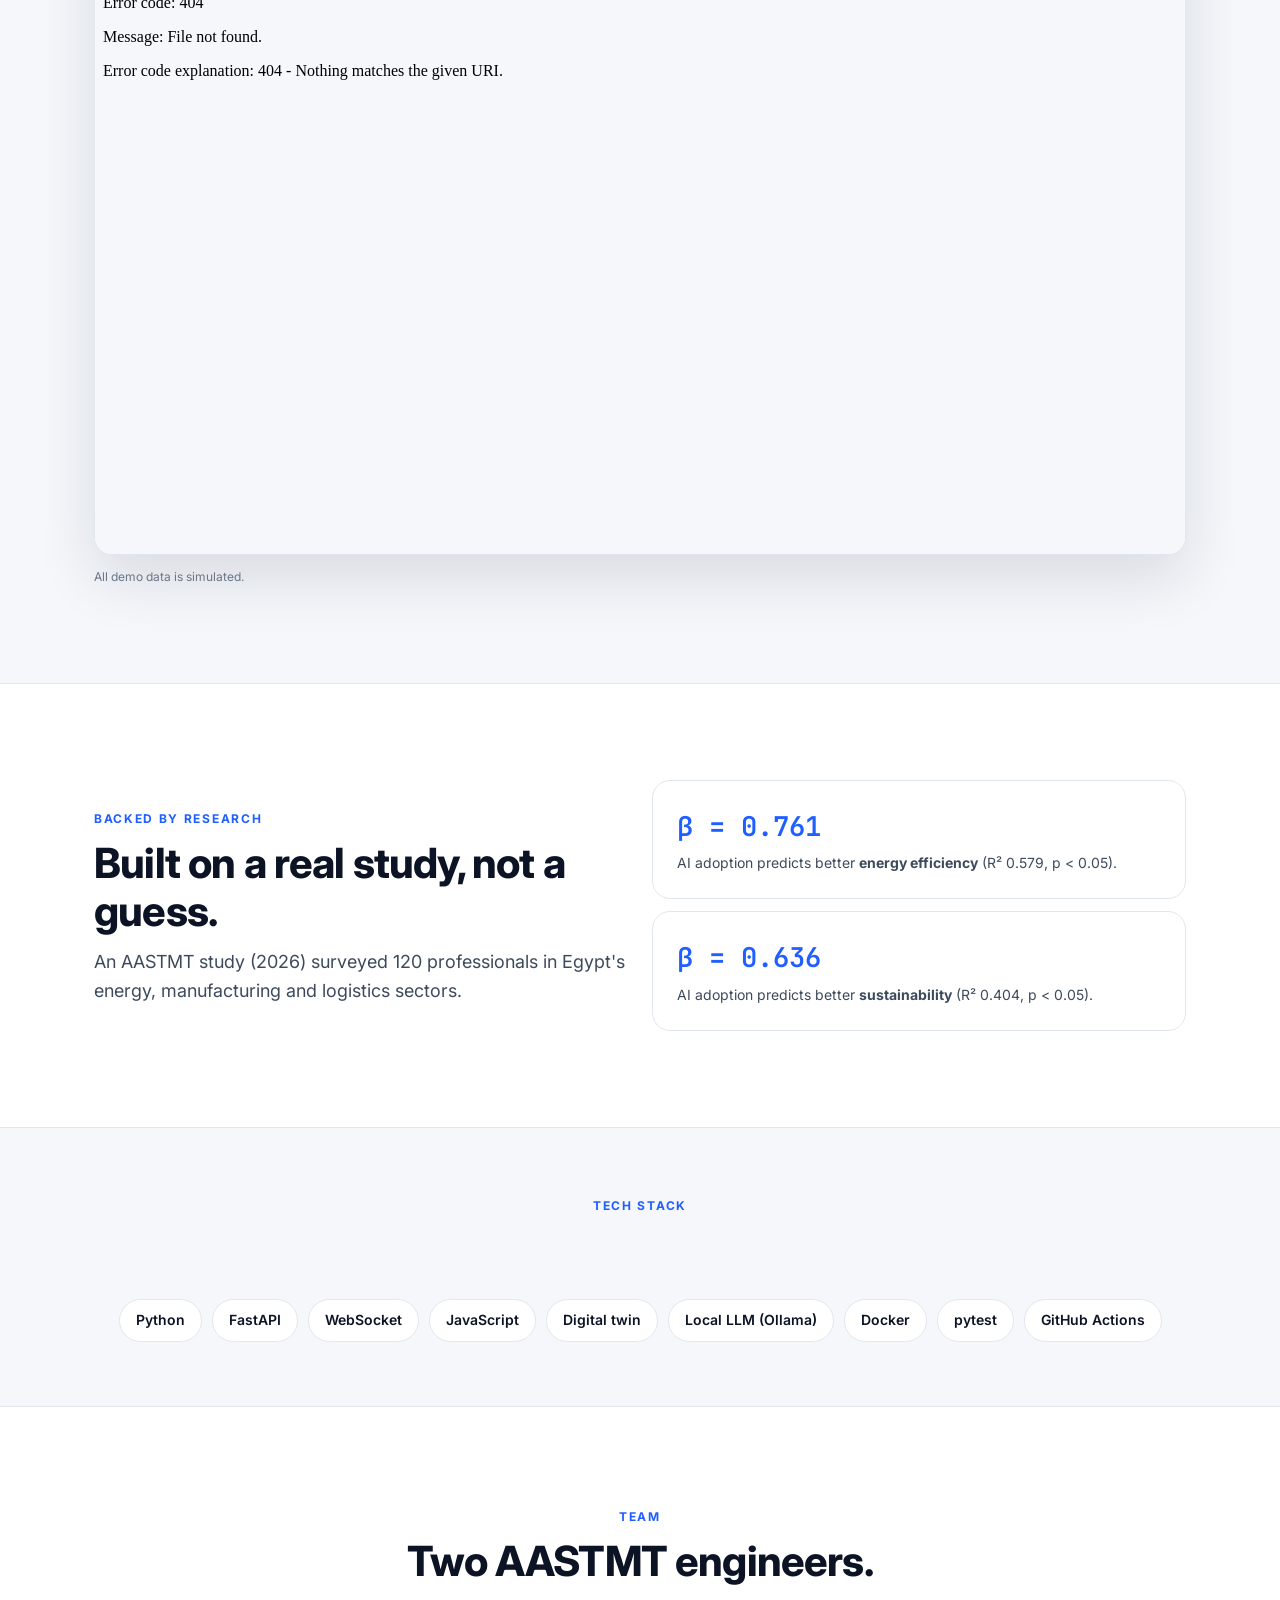
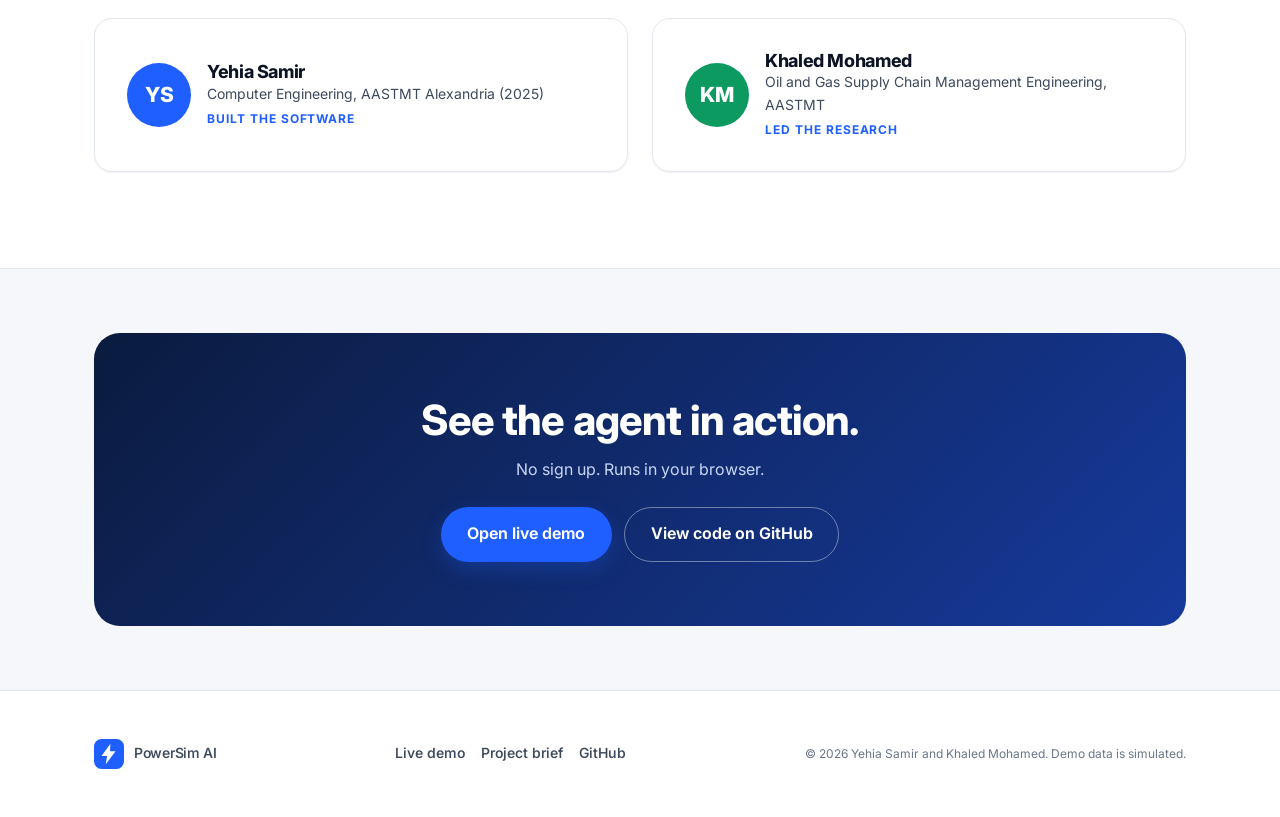
==== commit e7737e00: "feat(site): light redesign for the Siemens summit, agent diagram, exact tour Home page - New light d" ====
--- a/static/index.html
+++ b/static/index.html
@@ -3,188 +3,153 @@
 <head>
   <meta charset="UTF-8" />
   <meta name="viewport" content="width=device-width, initial-scale=1.0" />
-  <title>PowerSim AI — Autonomous predictive maintenance for industrial power</title>
-  <meta name="description" content="PowerSim AI is an agentic digital twin that continuously senses, reasons, and acts on industrial power-asset health — catching failures before they happen and proving the ROI. Live, explainable, deployment-ready." />
-
-  <!-- Open Graph / Twitter -->
+  <title>PowerSim AI | AI agent for rail power assets</title>
+  <meta name="description" content="PowerSim AI is an AI agent and digital twin that finds problems in railway power equipment early, explains every decision, cuts waste and saves energy." />
+
   <meta property="og:type" content="website" />
-  <meta property="og:title" content="PowerSim AI — Autonomous predictive maintenance for industrial power" />
-  <meta property="og:description" content="An agentic digital twin that senses, reasons, and acts on industrial asset health — with an explainable why-trail and provable ROI." />
-  <meta property="og:image" content="/static/assets/og-image.svg" />
+  <meta property="og:url" content="https://powersim-ai.vercel.app/" />
+  <meta property="og:title" content="PowerSim AI | AI agent for rail power assets" />
+  <meta property="og:description" content="Finds problems early. Explains every decision. Cuts waste and saves energy." />
+  <meta property="og:image" content="https://powersim-ai.vercel.app/static/assets/og-image.png" />
+  <meta property="og:image:width" content="1200" />
+  <meta property="og:image:height" content="630" />
   <meta name="twitter:card" content="summary_large_image" />
-  <meta name="twitter:title" content="PowerSim AI — Autonomous predictive maintenance" />
-  <meta name="twitter:description" content="Agentic digital twin for industrial power. Sense → think → act, explainable, deployment-ready." />
-
-  <link rel="icon" href="data:image/svg+xml,%3Csvg xmlns='http://www.w3.org/2000/svg' viewBox='0 0 32 32'%3E%3Crect width='32' height='32' rx='7' fill='%23070a0f'/%3E%3Cpath d='M17.5 5 8 18h6l-1.5 9L23 13h-6z' fill='%23ffb020'/%3E%3C/svg%3E" />
+  <meta name="twitter:title" content="PowerSim AI | AI agent for rail power assets" />
+  <meta name="twitter:description" content="Finds problems early. Explains every decision. Cuts waste and saves energy." />
+  <meta name="twitter:image" content="https://powersim-ai.vercel.app/static/assets/og-image.png" />
+
+  <link rel="icon" href="data:image/svg+xml,%3Csvg xmlns='http://www.w3.org/2000/svg' viewBox='0 0 32 32'%3E%3Crect width='32' height='32' rx='8' fill='%231f5eff'/%3E%3Cpath d='M17.5 5 8 18h6l-1.5 9L23 13h-6z' fill='%23fff'/%3E%3C/svg%3E" />
+  <link rel="preconnect" href="https://fonts.googleapis.com" />
+  <link rel="preconnect" href="https://fonts.gstatic.com" crossorigin />
+  <link href="https://fonts.googleapis.com/css2?family=Inter:wght@400;500;600;700;800&family=JetBrains+Mono:wght@500;600&display=swap" rel="stylesheet" />
   <link rel="stylesheet" href="/static/assets/design-system.css" />
   <style>
-    /* ---- Page-specific ---- */
-    .nav {
-      position: sticky; top: 0; z-index: 50;
-      backdrop-filter: blur(12px);
-      background: rgba(7, 10, 15, 0.6);
-      border-bottom: 1px solid transparent;
-      transition: background 0.3s, border-color 0.3s;
-    }
-    .nav.scrolled { background: rgba(7, 10, 15, 0.9); border-bottom-color: var(--border); }
+    /* Nav */
+    .nav { position: sticky; top: 0; z-index: 50; background: rgba(255,255,255,0.82); backdrop-filter: blur(12px); border-bottom: 1px solid transparent; transition: border-color .3s, box-shadow .3s; }
+    .nav.scrolled { border-bottom-color: var(--border); box-shadow: var(--shadow-sm); }
     .nav-inner { display: flex; align-items: center; justify-content: space-between; height: 66px; }
-    .brand { display: flex; align-items: center; gap: 10px; font-weight: 800; color: var(--text-0); letter-spacing: -0.02em; font-size: 1.05rem; }
-    .brand svg { width: 26px; height: 26px; }
+    .brand { display: flex; align-items: center; gap: 10px; font-weight: 800; font-size: 1.08rem; color: var(--text-0); letter-spacing: -0.02em; }
+    .brand svg { width: 30px; height: 30px; }
     .nav-links { display: flex; align-items: center; gap: var(--s-5); }
-    .nav-links a.link { font-size: var(--fs-sm); color: var(--text-1); transition: color 0.2s; }
-    .nav-links a.link:hover { color: var(--text-0); }
+    .nav-links a.link { font-size: var(--fs-sm); font-weight: 550; color: var(--text-1); }
+    .nav-links a.link:hover { color: var(--accent); }
     .nav-toggle { display: none; background: none; border: 0; color: var(--text-0); cursor: pointer; }
 
     /* Hero */
-    .hero { position: relative; overflow: hidden; padding-top: var(--s-8); padding-bottom: var(--s-9); }
-    .hero-glow { position: absolute; top: -20%; left: 50%; transform: translateX(-50%); width: 900px; height: 600px;
-      background: radial-gradient(circle, rgba(255,176,32,0.13), transparent 60%); pointer-events: none; }
+    .hero { position: relative; overflow: hidden; padding: var(--s-8) 0 var(--s-9); }
     .hero-inner { position: relative; display: grid; grid-template-columns: 1.05fr 0.95fr; gap: var(--s-7); align-items: center; }
-    .hero h1 { font-size: var(--fs-3xl); letter-spacing: -0.03em; }
-    .hero h1 .grad { background: linear-gradient(120deg, var(--accent-hi), var(--cyan)); -webkit-background-clip: text; background-clip: text; color: transparent; }
-    .hero p.lead { margin-top: var(--s-5); font-size: var(--fs-md); color: var(--text-1); max-width: 54ch; }
+    .hero h1 { font-size: var(--fs-3xl); letter-spacing: -0.035em; font-weight: 800; }
+    .hero h1 .blue { color: var(--accent); }
+    .hero .lead { margin-top: var(--s-4); font-size: 1.2rem; color: var(--text-1); max-width: 30ch; }
     .hero-cta { margin-top: var(--s-6); display: flex; gap: var(--s-3); flex-wrap: wrap; }
-    .hero-meta { margin-top: var(--s-6); display: flex; gap: var(--s-5); flex-wrap: wrap; align-items: center; }
-
-    /* Hero panel — live telemetry mock */
-    .hero-panel { background: linear-gradient(180deg, var(--surface), var(--bg-1)); border: 1px solid var(--border); border-radius: var(--r-xl); padding: var(--s-5); box-shadow: var(--shadow-lg); }
-    .hp-head { display: flex; justify-content: space-between; align-items: center; margin-bottom: var(--s-4); }
-    .hp-title { font-family: var(--font-mono); font-size: var(--fs-xs); letter-spacing: 0.1em; text-transform: uppercase; color: var(--text-2); }
-    .hp-assets { display: grid; grid-template-columns: 1fr 1fr; gap: var(--s-3); }
-    .hp-asset { background: var(--bg-2); border: 1px solid var(--border); border-radius: var(--r-md); padding: var(--s-3) var(--s-4); border-left: 3px solid var(--ok); }
-    .hp-asset.warn { border-left-color: var(--warn); }
-    .hp-asset.crit { border-left-color: var(--crit); }
-    .hp-asset .id { font-weight: 700; color: var(--text-0); font-size: var(--fs-sm); }
-    .hp-asset .nm { font-size: var(--fs-xs); color: var(--text-2); }
-    .hp-asset .val { font-family: var(--font-mono); font-size: 1.3rem; color: var(--cyan); margin-top: 6px; }
-    .hp-asset .lbl { font-size: 0.62rem; color: var(--text-2); text-transform: uppercase; letter-spacing: 0.08em; }
-    .hp-spark { height: 3px; border-radius: 2px; margin-top: 8px; background: linear-gradient(90deg, var(--ok), transparent); }
-    .hp-foot { margin-top: var(--s-4); display: flex; justify-content: space-between; align-items: center; font-size: var(--fs-xs); color: var(--text-2); }
-
-    /* Stat strip */
-    .stat-strip { display: grid; grid-template-columns: repeat(3, 1fr); gap: var(--s-5); }
-    .stat-strip .stat { text-align: left; }
-    .stat .num { font-family: var(--font-mono); font-size: var(--fs-xl); color: var(--text-0); font-weight: 700; letter-spacing: -0.02em; }
-    .stat .cap { font-size: var(--fs-sm); color: var(--text-1); margin-top: 4px; }
-    .stat .src { font-size: 0.7rem; color: var(--text-2); margin-top: 2px; }
-
-    /* Feature cards */
-    .feature .ic { width: 42px; height: 42px; border-radius: var(--r-md); display: grid; place-items: center; background: var(--accent-dim); color: var(--accent); margin-bottom: var(--s-4); }
-    .feature h3 { font-size: var(--fs-md); margin-bottom: var(--s-2); }
-    .feature p { font-size: var(--fs-sm); color: var(--text-1); }
-
-    /* How it works / architecture */
-    .arch { background: linear-gradient(180deg, var(--surface), var(--bg-1)); border: 1px solid var(--border); border-radius: var(--r-xl); padding: var(--s-6); }
-    .arch svg { width: 100%; height: auto; }
+    .facts { margin-top: var(--s-6); display: flex; gap: var(--s-6); flex-wrap: wrap; }
+    .fact .v { font-size: 1.6rem; font-weight: 800; color: var(--text-0); letter-spacing: -0.02em; }
+    .fact .k { font-size: var(--fs-xs); color: var(--text-2); font-weight: 600; text-transform: uppercase; letter-spacing: .08em; }
+
+    /* Live card */
+    .live { background: var(--bg-1); border: 1px solid var(--border); border-radius: var(--r-xl); padding: var(--s-5); box-shadow: var(--shadow-lg); }
+    .live-head { display: flex; justify-content: space-between; align-items: center; margin-bottom: var(--s-4); }
+    .live-title { font-weight: 700; color: var(--text-0); }
+    .assets { display: flex; flex-direction: column; gap: 10px; }
+    .asset { display: grid; grid-template-columns: 1fr 120px 52px; gap: 12px; align-items: center; padding: 12px 14px; border: 1px solid var(--border); border-radius: var(--r-md); background: var(--bg-2); }
+    .asset .nm { font-weight: 650; color: var(--text-0); font-size: var(--fs-sm); }
+    .asset .st { font-size: var(--fs-xs); color: var(--ok); font-weight: 600; }
+    .asset.warn .st { color: var(--warn); }
+    .asset.crit .st { color: var(--crit); }
+    .bar { height: 8px; border-radius: 4px; background: var(--surface-3); overflow: hidden; }
+    .bar span { display: block; height: 100%; width: 100%; background: var(--ok); border-radius: 4px; transition: width .6s var(--ease), background .3s; }
+    .asset.warn .bar span { background: var(--warn); }
+    .asset.crit .bar span { background: var(--crit); }
+    .asset .pct { font-family: var(--font-mono); font-weight: 600; color: var(--text-0); text-align: right; font-size: var(--fs-sm); }
+    .live-foot { margin-top: var(--s-4); padding-top: var(--s-4); border-top: 1px solid var(--border); font-size: var(--fs-sm); color: var(--text-1); }
+    .live-foot b { color: var(--text-0); }
+
+    /* Diagram */
+    .diagram { margin-top: var(--s-6); background: var(--bg-1); border: 1px solid var(--border); border-radius: var(--r-xl); padding: var(--s-4); box-shadow: var(--shadow-md); }
+    .diagram img { width: 100%; height: auto; }
     .steps { display: grid; grid-template-columns: repeat(3, 1fr); gap: var(--s-5); margin-top: var(--s-6); }
-    .step .n { font-family: var(--font-mono); color: var(--accent); font-size: var(--fs-sm); }
-    .step h4 { font-size: var(--fs-base); margin: 6px 0; }
-    .step p { font-size: var(--fs-sm); color: var(--text-1); }
-
-    /* Product preview */
-    .shot { border: 1px solid var(--border); border-radius: var(--r-lg); overflow: hidden; background: var(--bg-2); position: relative; }
-    .shot-ph { aspect-ratio: 16/9; display: grid; place-items: center; color: var(--text-2); font-size: var(--fs-sm); text-align: center; padding: var(--s-5);
-      background: repeating-linear-gradient(45deg, rgba(255,255,255,0.02) 0 12px, transparent 12px 24px); }
-    .browser-bar { display: flex; gap: 6px; align-items: center; padding: 10px 12px; border-bottom: 1px solid var(--border); background: var(--bg-1); }
-    .browser-bar i { width: 10px; height: 10px; border-radius: 50%; background: var(--surface-3); display: block; flex: none; }
-    .demo-frame { width: 100%; height: 620px; border: 0; display: block; background: var(--bg-0); }
-    @media (max-width: 900px) { .demo-frame { height: 460px; } }
-
-    /* Research foundation */
-    .finding { background: var(--bg-2); border: 1px solid var(--border); border-radius: var(--r-md); padding: var(--s-4); }
-    .finding .h { font-family: var(--font-mono); font-size: var(--fs-xs); color: var(--cyan); letter-spacing: 0.08em; }
-    .finding .stat { font-family: var(--font-mono); font-size: 1.35rem; color: var(--text-0); font-weight: 700; margin: 6px 0 2px; }
-    .finding .d { font-size: var(--fs-sm); color: var(--text-1); }
-    .pillar { display: flex; flex-direction: column; height: 100%; }
-    .pillar .pnum { font-family: var(--font-mono); font-size: var(--fs-xs); color: var(--accent); letter-spacing: 0.14em; }
-    .layers { list-style: none; counter-reset: l; display: flex; flex-direction: column; gap: 10px; margin-top: var(--s-3); }
-    .layers li { counter-increment: l; display: flex; gap: 10px; font-size: var(--fs-sm); color: var(--text-1); }
-    .layers li::before { content: counter(l); font-family: var(--font-mono); font-size: 0.62rem; color: var(--accent);
-      border: 1px solid var(--accent-dim); border-radius: 50%; width: 18px; height: 18px; display: grid; place-items: center; flex: none; margin-top: 2px; }
-
-    /* Impact */
-    .impact-grid { display: grid; grid-template-columns: repeat(4, 1fr); gap: var(--s-4); }
-    .impact-card { background: var(--bg-2); border: 1px solid var(--border); border-radius: var(--r-lg); padding: var(--s-5); }
-    .impact-card .v { font-family: var(--font-mono); font-size: 1.9rem; color: var(--accent); font-weight: 700; }
-    .impact-card .k { font-size: var(--fs-sm); color: var(--text-1); margin-top: 4px; }
-
-    /* Market */
-    .market-list { display: flex; flex-direction: column; gap: var(--s-4); }
-    .market-item { display: flex; gap: var(--s-4); align-items: flex-start; }
-    .market-item .mk { font-family: var(--font-mono); color: var(--cyan); font-size: var(--fs-sm); min-width: 62px; }
-    .market-item p { font-size: var(--fs-sm); color: var(--text-1); }
-
-    /* Pricing / business model */
-    .tier { display: flex; flex-direction: column; height: 100%; }
-    .tier .tname { font-size: var(--fs-md); color: var(--text-0); font-weight: 700; }
-    .tier .tdesc { font-size: var(--fs-sm); color: var(--text-2); margin: 6px 0 var(--s-4); }
-    .tier ul { list-style: none; display: flex; flex-direction: column; gap: 10px; font-size: var(--fs-sm); }
-    .tier li { display: flex; gap: 8px; }
-    .tier li::before { content: "→"; color: var(--accent); }
-    .tier.featured { border-color: var(--accent-dim); box-shadow: var(--glow-accent); }
-
-    /* Roadmap */
-    .road { display: grid; grid-template-columns: repeat(3, 1fr); gap: var(--s-5); }
-    .road-col h4 { font-size: var(--fs-base); margin-bottom: var(--s-3); display: flex; align-items: center; gap: 8px; }
-    .road-col ul { list-style: none; display: flex; flex-direction: column; gap: 10px; }
-    .road-col li { font-size: var(--fs-sm); color: var(--text-1); display: flex; gap: 8px; align-items: baseline; }
-    .road-col li .b { width: 6px; height: 6px; border-radius: 2px; background: var(--text-2); margin-top: 6px; flex: none; }
-    .road-col.now li .b { background: var(--ok); }
-    .road-col.next li .b { background: var(--accent); }
-
-    /* Founder */
-    .founder { display: flex; gap: var(--s-6); align-items: center; flex-wrap: wrap; }
-    .founder .avatar { width: 92px; height: 92px; border-radius: 50%; background: linear-gradient(135deg, var(--surface-3), var(--bg-2)); display: grid; place-items: center; font-size: 2rem; font-weight: 800; color: var(--accent); border: 1px solid var(--border-strong); flex: none; }
-
-    /* Contact */
-    .contact-grid { display: grid; grid-template-columns: 1fr 1fr; gap: var(--s-7); align-items: start; }
-    .field { display: flex; flex-direction: column; gap: 6px; margin-bottom: var(--s-4); }
-    .field label { font-size: var(--fs-xs); text-transform: uppercase; letter-spacing: 0.08em; color: var(--text-2); }
-    .field input, .field textarea {
-      background: var(--bg-2); border: 1px solid var(--border-strong); border-radius: var(--r-md);
-      padding: 0.7em 0.9em; color: var(--text-0); font-family: inherit; font-size: var(--fs-sm); resize: vertical;
-    }
-    .field input:focus, .field textarea:focus { outline: none; border-color: var(--accent); }
-    .form-msg { font-size: var(--fs-sm); margin-top: var(--s-3); min-height: 1.2em; }
-
-    /* Footer */
-    .footer { border-top: 1px solid var(--border); padding-block: var(--s-7); }
-    .footer-grid { display: flex; justify-content: space-between; gap: var(--s-6); flex-wrap: wrap; }
-    .footer a { color: var(--text-1); font-size: var(--fs-sm); }
-    .footer a:hover { color: var(--text-0); }
-
-    .cta-band { text-align: center; background: linear-gradient(180deg, var(--surface), var(--bg-1)); border: 1px solid var(--border); border-radius: var(--r-xl); padding: var(--s-8) var(--s-5); }
+    .step { display: flex; gap: var(--s-3); align-items: flex-start; }
+    .step .n { flex: none; width: 34px; height: 34px; border-radius: 50%; display: grid; place-items: center; font-weight: 800; color: #fff; }
+    .step h3 { font-size: var(--fs-md); }
+    .step p { font-size: var(--fs-sm); margin-top: 2px; }
+
+    /* Summit */
+    .summit-head { display: flex; justify-content: space-between; align-items: flex-end; gap: var(--s-5); flex-wrap: wrap; }
+    .event { display: inline-flex; align-items: center; gap: 10px; padding: 10px 16px; border-radius: var(--r-md); background: var(--accent-dim); color: var(--navy); font-size: var(--fs-sm); font-weight: 600; }
+    .session { position: relative; overflow: hidden; }
+    .session .tag { font-size: var(--fs-xs); font-weight: 700; letter-spacing: .1em; text-transform: uppercase; color: var(--accent); }
+    .session h3 { font-size: 1.3rem; margin: 8px 0 var(--s-4); max-width: 26ch; }
+    .session ul { list-style: none; display: flex; flex-direction: column; gap: 12px; }
+    .session li { display: flex; gap: 10px; align-items: flex-start; font-size: var(--fs-sm); color: var(--text-1); }
+    .tick { flex: none; width: 22px; height: 22px; border-radius: 50%; display: grid; place-items: center; background: var(--ok-dim); color: var(--ok); font-size: 13px; font-weight: 800; margin-top: 1px; }
+    .session .icon { position: absolute; right: -10px; top: -10px; opacity: .08; width: 150px; height: 150px; }
+
+    /* Features */
+    .feat .ic { width: 46px; height: 46px; border-radius: 14px; display: grid; place-items: center; margin-bottom: var(--s-4); }
+    .feat .ic svg { width: 24px; height: 24px; }
+    .feat h3 { font-size: var(--fs-md); margin-bottom: 4px; }
+    .feat p { font-size: var(--fs-sm); }
+
+    /* Demo */
+    .frame { margin-top: var(--s-6); border: 1px solid var(--border); border-radius: var(--r-lg); overflow: hidden; background: var(--bg-1); box-shadow: var(--shadow-lg); }
+    .frame-bar { display: flex; gap: 6px; align-items: center; padding: 11px 14px; border-bottom: 1px solid var(--border); background: var(--surface-2); }
+    .frame-bar i { width: 11px; height: 11px; border-radius: 50%; background: var(--surface-3); display: block; }
+    .frame-bar span { margin-left: 10px; font-size: var(--fs-xs); color: var(--text-2); font-family: var(--font-mono); }
+    .frame iframe { width: 100%; height: 640px; border: 0; display: block; background: var(--bg-0); }
+
+    /* Research */
+    .stat { padding: var(--s-5); border-radius: var(--r-lg); background: var(--bg-1); border: 1px solid var(--border); }
+    .stat .v { font-family: var(--font-mono); font-size: 1.7rem; font-weight: 600; color: var(--accent); }
+    .stat .k { font-size: var(--fs-sm); color: var(--text-1); margin-top: 4px; }
+
+    /* Stack */
+    .stack-list { display: flex; flex-wrap: wrap; gap: 10px; justify-content: center; margin-top: var(--s-5); }
+    .stack-list span { padding: 9px 16px; border-radius: var(--r-pill); background: var(--bg-1); border: 1px solid var(--border); font-size: var(--fs-sm); font-weight: 600; color: var(--text-0); }
+
+    /* Team */
+    .person { display: flex; gap: var(--s-4); align-items: center; }
+    .avatar { flex: none; width: 64px; height: 64px; border-radius: 50%; display: grid; place-items: center; font-weight: 800; font-size: 1.3rem; color: #fff; }
+    .person h3 { font-size: var(--fs-md); }
+    .person .deg { font-size: var(--fs-sm); color: var(--text-1); }
+    .person .role { font-size: var(--fs-xs); font-weight: 700; color: var(--accent); text-transform: uppercase; letter-spacing: .08em; margin-top: 4px; }
+
+    /* CTA + footer */
+    .cta { text-align: center; background: linear-gradient(135deg, var(--navy), #163a9c); color: #fff; border-radius: var(--r-xl); padding: var(--s-8) var(--s-5); }
+    .cta h2 { color: #fff; font-size: var(--fs-2xl); }
+    .cta p { color: #c9d7f7; margin-top: var(--s-3); }
+    .cta .btn-ghost { background: transparent; color: #fff; border-color: rgba(255,255,255,.4); }
+    .footer { padding: var(--s-7) 0; border-top: 1px solid var(--border); background: var(--bg-1); }
+    .footer-row { display: flex; justify-content: space-between; align-items: center; gap: var(--s-5); flex-wrap: wrap; }
+    .footer a { color: var(--text-1); font-size: var(--fs-sm); font-weight: 550; }
+    .footer a:hover { color: var(--accent); }
 
     @media (max-width: 900px) {
-      .hero-inner { grid-template-columns: 1fr; }
-      .stat-strip, .steps, .impact-grid, .road, .contact-grid { grid-template-columns: 1fr; }
-      .nav-links { position: fixed; inset: 66px 0 auto 0; flex-direction: column; align-items: stretch; gap: 0;
-        background: var(--bg-1); border-bottom: 1px solid var(--border); padding: var(--s-4); display: none; }
+      .hero-inner, .steps { grid-template-columns: 1fr; }
+      .nav-links { position: fixed; inset: 66px 0 auto 0; flex-direction: column; align-items: stretch; gap: 0; background: #fff; border-bottom: 1px solid var(--border); padding: var(--s-4); display: none; }
       .nav-links.open { display: flex; }
       .nav-links a.link { padding: 12px 4px; }
       .nav-toggle { display: block; }
-      .impact-grid { grid-template-columns: 1fr 1fr; }
+      .frame iframe { height: 520px; }
+      .asset { grid-template-columns: 1fr 80px 46px; }
     }
   </style>
 </head>
 <body>
-  <!-- ===================== NAV ===================== -->
+  <!-- NAV -->
   <nav class="nav" data-nav>
     <div class="container nav-inner">
       <a class="brand" href="/">
-        <svg viewBox="0 0 32 32" aria-hidden="true"><rect width="32" height="32" rx="7" fill="#111823"/><path d="M17.5 5 8 18h6l-1.5 9L23 13h-6z" fill="#ffb020"/></svg>
-        PowerSim<span style="color:var(--accent)">&nbsp;AI</span>
+        <svg viewBox="0 0 32 32" aria-hidden="true"><rect width="32" height="32" rx="8" fill="#1f5eff"/><path d="M17.5 5 8 18h6l-1.5 9L23 13h-6z" fill="#fff"/></svg>
+        PowerSim AI
       </a>
       <div class="nav-links" data-nav-links>
-        <a class="link" href="#problem">Problem</a>
-        <a class="link" href="#solution">Solution</a>
         <a class="link" href="#how">How it works</a>
-        <a class="link" href="#research">Research</a>
-        <a class="link" href="#market">Market</a>
-        <a class="link" href="#roadmap">Roadmap</a>
-        <a class="link" href="/pitch">For investors</a>
-        <a class="btn btn-ghost" href="/dashboard">Live demo</a>
-        <a class="btn btn-primary" href="#contact">Request a demo</a>
+        <a class="link" href="#rail">Rail</a>
+        <a class="link" href="#demo">Demo</a>
+        <a class="link" href="#team">Team</a>
+        <a class="link" href="/pitch">Project brief</a>
+        <a class="btn btn-ghost" href="https://github.com/yehiasamir27/powersim-ai" target="_blank" rel="noopener">GitHub</a>
+        <a class="btn btn-primary" href="/dashboard">Open live demo</a>
       </div>
       <button class="nav-toggle" data-nav-toggle aria-label="Menu">
         <svg width="24" height="24" viewBox="0 0 24 24" fill="none" stroke="currentColor" stroke-width="2"><path d="M3 6h18M3 12h18M3 18h18"/></svg>
@@ -192,564 +157,280 @@
     </div>
   </nav>
 
-  <!-- ===================== HERO ===================== -->
+  <!-- HERO -->
   <header class="hero">
-    <div class="hero-glow"></div>
     <div class="grid-bg"></div>
     <div class="container hero-inner">
       <div class="reveal">
-        <span class="chip chip--live"><span class="dot"></span>Live agentic demo running</span>
-        <h1 style="margin-top:var(--s-4)">The autonomous <span class="grad">reliability engineer</span> for industrial power.</h1>
-        <p class="lead">PowerSim AI is an agentic digital twin that continuously <strong>senses</strong> asset telemetry, <strong>reasons</strong> about failure risk, and <strong>acts</strong> — generating work orders before equipment fails and routing every waste stream for compliance and recovery, with an explainable "why" behind every call and the ROI computed against your own numbers.</p>
+        <span class="chip chip--live"><span class="dot"></span>Live demo running now</span>
+        <h1 style="margin-top:var(--s-4)">AI that keeps <span class="blue">rail power</span> running.</h1>
+        <p class="lead">An AI agent watches railway power equipment, spots problems before a breakdown, and explains every decision.</p>
         <div class="hero-cta">
-          <a class="btn btn-primary btn-lg" href="/dashboard">Watch the agent work →</a>
-          <a class="btn btn-ghost btn-lg" href="#contact">Talk to us</a>
-        </div>
-        <div class="hero-meta">
-          <span class="chip"><span class="dot" style="background:var(--cyan)"></span>Sense → Think → Act</span>
-          <span class="chip"><span class="dot" style="background:var(--indigo)"></span>Explainable reasoning</span>
-          <span class="chip"><span class="dot" style="background:var(--ok)"></span>Waste &amp; compliance</span>
-          <span class="chip"><span class="dot" style="background:var(--accent)"></span>Edge / on-prem ready</span>
-        </div>
-      </div>
-
-      <!-- Live-style telemetry panel (fed by the real API when available) -->
-      <div class="hero-panel reveal d1" id="hero-panel">
-        <div class="hp-head">
-          <span class="hp-title">Fleet · live telemetry</span>
+          <a class="btn btn-primary btn-lg" href="/dashboard">Open live demo</a>
+          <a class="btn btn-ghost btn-lg" href="#how">How it works</a>
+        </div>
+        <div class="facts">
+          <div class="fact"><div class="v">4</div><div class="k">rail assets</div></div>
+          <div class="fact"><div class="v">2 s</div><div class="k">per decision</div></div>
+          <div class="fact"><div class="v">91</div><div class="k">automated tests</div></div>
+        </div>
+      </div>
+
+      <div class="live reveal d1">
+        <div class="live-head">
+          <span class="live-title">Asset health, live</span>
           <span class="chip chip--live"><span class="dot"></span>streaming</span>
         </div>
-        <div class="hp-assets" id="hp-assets">
-          <div class="hp-asset"><div class="id">T1</div><div class="nm">Main Transformer</div><div class="val" data-metric="T1">—</div><div class="lbl">Health</div><div class="hp-spark"></div></div>
-          <div class="hp-asset"><div class="id">M1</div><div class="nm">Induction Motor A</div><div class="val" data-metric="M1">—</div><div class="lbl">Health</div><div class="hp-spark"></div></div>
-          <div class="hp-asset"><div class="id">G1</div><div class="nm">Backup Generator</div><div class="val" data-metric="G1">—</div><div class="lbl">Health</div><div class="hp-spark"></div></div>
-          <div class="hp-asset"><div class="id">P1</div><div class="nm">Coolant Pump</div><div class="val" data-metric="P1">—</div><div class="lbl">Health</div><div class="hp-spark"></div></div>
-        </div>
-        <div class="hp-foot">
-          <span id="hp-status">Connecting to live demo…</span>
-          <span class="sim-tag">SIMULATED</span>
-        </div>
+        <div class="assets">
+          <div class="asset" data-asset="T1"><div><div class="nm">Traction transformer</div><div class="st">Healthy</div></div><div class="bar"><span></span></div><div class="pct">100%</div></div>
+          <div class="asset" data-asset="M1"><div><div class="nm">Traction motor</div><div class="st">Healthy</div></div><div class="bar"><span></span></div><div class="pct">100%</div></div>
+          <div class="asset" data-asset="G1"><div><div class="nm">Signalling backup power</div><div class="st">Healthy</div></div><div class="bar"><span></span></div><div class="pct">100%</div></div>
+          <div class="asset" data-asset="P1"><div><div class="nm">Cooling pump</div><div class="st">Healthy</div></div><div class="bar"><span></span></div><div class="pct">100%</div></div>
+        </div>
+        <div class="live-foot" id="live-foot"><b>Agent:</b> starting up</div>
       </div>
     </div>
   </header>
 
-  <!-- ===================== WHY NOW / STAT STRIP ===================== -->
-  <section class="section section--tight">
-    <div class="container">
-      <p class="eyebrow reveal">Why now</p>
-      <div class="stat-strip">
-        <div class="stat card reveal">
-          <div class="num">$<span data-count="3.1" data-decimals="1">0</span>B</div>
-          <div class="cap">Schneider Electric's 2026 acquisition of industrial-AI firm Cognite — because "AI is shifting from analytics to <em>executing</em> operations."</div>
-          <div class="src">Source: Cognite / Bloomberg, Jun 2026</div>
-        </div>
-        <div class="stat card reveal d1">
-          <div class="num">$<span data-count="53" data-decimals="0">0</span>B</div>
-          <div class="cap">Gartner's forecast for supply-chain software <em>with agentic AI</em> by 2030 — up from under $2B in 2025.</div>
-          <div class="src">Source: Gartner, Apr 2026</div>
-        </div>
-        <div class="stat card reveal d2">
-          <div class="num"><span data-count="1.9" data-decimals="1">0</span>M</div>
-          <div class="cap">US manufacturing jobs that could go unfilled by 2033 — the workforce cliff PowerSim's encoded expertise answers.</div>
-          <div class="src">Source: Deloitte / Manufacturing Institute, 2024</div>
-        </div>
-      </div>
-      <p class="note" style="margin-top:var(--s-4)">Figures are third-party market context, cited in <a href="https://github.com/yehiasamir27/powersim-ai/blob/main/docs/MARKET_RESEARCH.md" class="text-cyan">our market research</a>. They describe the market, not PowerSim's own results.</p>
-    </div>
-  </section>
-
-  <!-- ===================== PROBLEM ===================== -->
-  <section class="section" id="problem">
-    <div class="container">
-      <p class="eyebrow reveal">The problem</p>
-      <h2 class="section-title reveal">Plants know predictive maintenance is better. Most still can't operationalize it.</h2>
-      <p class="section-lead reveal">Unplanned downtime is more expensive than ever, the reliability experts who prevent it are retiring, and legacy monitoring cries wolf so often that teams stop listening. The result: maintenance stays reactive, and value walks out the door.</p>
+  <!-- HOW IT WORKS -->
+  <section class="section section--white" id="how">
+    <div class="container">
+      <div class="center-text" style="text-align:center">
+        <p class="eyebrow reveal">How it works</p>
+        <h2 class="section-title center-text reveal" style="max-width:32ch">Sense. Think. Act. Every 2 seconds.</h2>
+      </div>
+      <div class="diagram reveal">
+        <img src="/static/assets/agent-loop.svg" alt="Rail assets feed a digital twin. The AI agent senses, thinks and acts, then repeats every 2 seconds. It outputs a work order, a waste plan and an impact report." width="1000" height="380" />
+      </div>
+      <div class="steps">
+        <div class="step reveal"><div class="n" style="background:var(--cyan)">1</div><div><h3>Sense</h3><p>Reads temperature, vibration, oil and power quality from every asset.</p></div></div>
+        <div class="step reveal d1"><div class="n" style="background:var(--indigo)">2</div><div><h3>Think</h3><p>Scores the risk and estimates how long each part will last.</p></div></div>
+        <div class="step reveal d2"><div class="n" style="background:var(--ok)">3</div><div><h3>Act</h3><p>Opens a work order or a waste plan and says why in plain words.</p></div></div>
+      </div>
+    </div>
+  </section>
+
+  <!-- RAIL / SUMMIT -->
+  <section class="section" id="rail">
+    <div class="container">
+      <div class="summit-head">
+        <div>
+          <p class="eyebrow reveal">Built for modern rail</p>
+          <h2 class="section-title reveal">Two summit topics. One working project.</h2>
+          <p class="section-lead reveal">PowerSim AI connects directly to two sessions at the Siemens Talk Students' Summit 2026.</p>
+        </div>
+        <div class="event reveal">
+          <svg width="18" height="18" viewBox="0 0 24 24" fill="none" stroke="currentColor" stroke-width="2"><rect x="3" y="4" width="18" height="17" rx="3"/><path d="M8 2v4M16 2v4M3 10h18"/></svg>
+          15 October 2026 · Bibliotheca Alexandrina
+        </div>
+      </div>
+
+      <div class="grid grid-2" style="margin-top:var(--s-6)">
+        <div class="card session reveal">
+          <svg class="icon" viewBox="0 0 24 24" fill="none" stroke="#1f5eff" stroke-width="1.5"><path d="M4 21 9 3M20 21 15 3M6 15h12M7.5 9h9"/></svg>
+          <div class="tag">Session 1</div>
+          <h3>Modern Railway Infrastructure: Smart Signalling and Electrification</h3>
+          <ul>
+            <li><span class="tick">✓</span>Monitors the electrification chain: traction transformer, traction motor and cooling.</li>
+            <li><span class="tick">✓</span>Watches the backup power that keeps signalling safe.</li>
+            <li><span class="tick">✓</span>Predicts failures before they stop trains.</li>
+          </ul>
+        </div>
+        <div class="card session reveal d1">
+          <svg class="icon" viewBox="0 0 24 24" fill="none" stroke="#0c9a61" stroke-width="1.5"><path d="M13 2 3 14h9l-1 8 10-12h-9z"/></svg>
+          <div class="tag" style="color:var(--ok)">Session 2</div>
+          <h3>Renewable Energy Markets: Grid Integration and Stability</h3>
+          <ul>
+            <li><span class="tick">✓</span>Tracks power factor and voltage drift across the network.</li>
+            <li><span class="tick">✓</span>Shows energy lost to worn equipment, in kWh and CO₂.</li>
+            <li><span class="tick">✓</span>Turns savings into one clear sustainability score.</li>
+          </ul>
+        </div>
+      </div>
+      <p class="note reveal" style="margin-top:var(--s-4)">AASTMT is an academic partner of the summit. PowerSim AI is an independent student project and is not affiliated with or endorsed by Siemens.</p>
+    </div>
+  </section>
+
+  <!-- FEATURES -->
+  <section class="section section--white">
+    <div class="container">
+      <div style="text-align:center">
+        <p class="eyebrow reveal">What it does</p>
+        <h2 class="section-title center-text reveal">Four jobs, one agent.</h2>
+      </div>
       <div class="grid grid-4" style="margin-top:var(--s-6)">
-        <div class="card feature reveal">
-          <div class="ic">⚠</div>
-          <h3>Costly unplanned downtime</h3>
-          <p>A single unplanned outage can cost six figures per hour — and prevention economics have only improved as those costs rise.</p>
-        </div>
-        <div class="card feature reveal d1">
-          <div class="ic">👤</div>
-          <h3>The workforce cliff</h3>
-          <p>Scarce vibration and reliability expertise is retiring faster than it's replaced. Diagnostic knowledge needs to live in software.</p>
-        </div>
-        <div class="card feature reveal d2">
-          <div class="ic">🔔</div>
-          <h3>Alarm fatigue</h3>
-          <p>Threshold alerts without context erode trust. When operators find nothing wrong, they stop trusting alerts — and revert to reactive.</p>
-        </div>
-        <div class="card feature reveal d3">
-          <div class="ic">🧩</div>
-          <h3>Brownfield data silos</h3>
-          <p>Telemetry trapped in historians and legacy PLCs makes integration — not modeling — the real blocker, and pilots stall at scale.</p>
-        </div>
-      </div>
-    </div>
-  </section>
-
-  <!-- ===================== SOLUTION ===================== -->
-  <section class="section" id="solution" style="background:var(--bg-1)">
-    <div class="container">
-      <p class="eyebrow reveal">The solution</p>
-      <h2 class="section-title reveal">An agent that closes the loop — not another dashboard.</h2>
-      <p class="section-lead reveal">Most tools surface alerts or answer questions. PowerSim AI runs a continuous <strong>sense → think → act</strong> loop over a physics-based digital twin: it detects developing faults, projects remaining useful life, decides what to do, and creates the work order — while showing its reasoning at every step.</p>
-      <div class="grid grid-3" style="margin-top:var(--s-6)">
-        <div class="card feature reveal">
-          <div class="ic" style="background:var(--cyan-dim);color:var(--cyan)">◎</div>
-          <h3>Sense — a living digital twin</h3>
-          <p>Each asset carries a latent-health model. Sensor fusion estimates condition from temperature, vibration, bearing wear, oil pressure and power factor — with an anomaly score and estimated remaining useful life.</p>
-        </div>
-        <div class="card feature reveal d1">
-          <div class="ic" style="background:var(--indigo-dim);color:var(--indigo)">✦</div>
-          <h3>Think — explainable reasoning</h3>
-          <p>An LLM-or-rules agent weighs the evidence and produces a decision with a transparent "why" trail. When the model is offline, it never degrades silently — it falls back and says so.</p>
-        </div>
-        <div class="card feature reveal d2">
-          <div class="ic">⚡</div>
-          <h3>Act — work orders + ROI</h3>
-          <p>Actionable decisions become prioritized work orders, and every prevented failure is translated into downtime avoided, energy saved and cost protected — against <em>your</em> economics.</p>
-        </div>
-      </div>
-    </div>
-  </section>
-
-  <!-- ===================== TWO PILLARS ===================== -->
-  <section class="section" id="pillars">
-    <div class="container">
-      <p class="eyebrow reveal">Two pillars, one agent</p>
-      <h2 class="section-title reveal">Uptime and compliance run on the same reasoning engine.</h2>
-      <p class="section-lead reveal">Degrading equipment doesn't just risk downtime — it produces more scrap, more contamination, and more regulatory exposure. PowerSim models both, so a single agent reasons across asset health <em>and</em> the waste it generates.</p>
-      <div class="grid grid-2" style="margin-top:var(--s-6)">
-        <div class="card pillar reveal">
-          <div class="pnum">PILLAR 01</div>
-          <h3 style="font-size:var(--fs-md); margin:6px 0">Predictive maintenance</h3>
-          <p style="font-size:var(--fs-sm)">A physics-based digital twin estimates each asset's health and remaining useful life from sensor fusion, then the agent decides whether to monitor, inspect, maintain, repair or escalate — and opens the work order.</p>
-          <div class="row wrap gap-2" style="margin-top:var(--s-4)">
-            <span class="chip"><span class="dot" style="background:var(--cyan)"></span>Health &amp; RUL</span>
-            <span class="chip"><span class="dot" style="background:var(--accent)"></span>Work orders</span>
-            <span class="chip"><span class="dot" style="background:var(--ok)"></span>Downtime avoided</span>
-          </div>
-        </div>
-        <div class="card pillar reveal d1">
-          <div class="pnum">PILLAR 02</div>
-          <h3 style="font-size:var(--fs-md); margin:6px 0">AI waste &amp; compliance</h3>
-          <p style="font-size:var(--fs-sm)">Every consignment is classified, checked against an expert-system compliance rule base, and routed by a 4R recommender — turning waste from a cost centre into measurable diversion, avoided penalties and reported CO₂e.</p>
-          <ol class="layers">
-            <li><strong>Collect</strong> — weight, volume, composition, contamination, moisture per stream.</li>
-            <li><strong>Process</strong> — classification (recyclable / hazardous / general / reusable by-product) + anomaly detection.</li>
-            <li><strong>Decide</strong> — expert-system compliance checks and 4R routing, with a visible why-trail.</li>
-            <li><strong>Report</strong> — diversion, disposal cost avoided, incidents caught, CO₂e — into the same impact model.</li>
-          </ol>
-        </div>
-      </div>
-    </div>
-  </section>
-
-  <!-- ===================== HOW IT WORKS ===================== -->
-  <section class="section" id="how">
-    <div class="container">
-      <p class="eyebrow reveal">How it works</p>
-      <h2 class="section-title reveal">From plant floor to prioritized action.</h2>
-      <div class="arch reveal" style="margin-top:var(--s-6)">
-        <svg viewBox="0 0 900 240" role="img" aria-label="Architecture: sensors to ingestion to digital twin to agent to actions">
-          <defs>
-            <linearGradient id="flowg" x1="0" y1="0" x2="1" y2="0">
-              <stop offset="0" stop-color="#34d3ee"/><stop offset="1" stop-color="#ffb020"/>
-            </linearGradient>
-            <style>
-              .node{fill:#141c28;stroke:rgba(255,255,255,0.12);}
-              .nt{fill:#eef2f8;font:600 13px var(--font-mono,monospace);}
-              .ns{fill:#6b7a90;font:11px var(--font-mono,monospace);}
-              .flowline{stroke:url(#flowg);stroke-width:2;fill:none;stroke-dasharray:6 6;animation:flow 1.1s linear infinite;}
-              .plan{stroke-dasharray:4 4;stroke:#6b7a90;fill:none;stroke-width:1.5;}
-            </style>
-          </defs>
-          <!-- connectors -->
-          <path class="flowline" d="M150 120 H235"/>
-          <path class="flowline" d="M355 120 H440"/>
-          <path class="flowline" d="M560 120 H645"/>
-          <path class="flowline" d="M765 120 H820" transform="translate(-5,0)"/>
-          <!-- nodes -->
-          <g>
-            <rect class="node" x="30" y="86" width="120" height="68" rx="12"/>
-            <text class="nt" x="90" y="118" text-anchor="middle">Assets / OT</text>
-            <text class="ns" x="90" y="136" text-anchor="middle">sensors · PLCs</text>
-          </g>
-          <g>
-            <rect class="node" x="235" y="86" width="120" height="68" rx="12"/>
-            <text class="nt" x="295" y="114" text-anchor="middle">Ingest</text>
-            <text class="ns" x="295" y="131" text-anchor="middle">OPC-UA · MQTT</text>
-            <text class="ns" x="295" y="145" text-anchor="middle" fill="#ffb020">planned</text>
-          </g>
-          <g>
-            <rect class="node" x="440" y="86" width="120" height="68" rx="12"/>
-            <text class="nt" x="500" y="118" text-anchor="middle">Digital Twin</text>
-            <text class="ns" x="500" y="136" text-anchor="middle">health · RUL</text>
-          </g>
-          <g>
-            <rect class="node" x="645" y="86" width="120" height="68" rx="12" stroke="#7c8cff"/>
-            <text class="nt" x="705" y="114" text-anchor="middle">AI Agent</text>
-            <text class="ns" x="705" y="131" text-anchor="middle">sense·think·act</text>
-            <text class="ns" x="705" y="145" text-anchor="middle" fill="#7c8cff">explainable</text>
-          </g>
-          <g>
-            <rect class="node" x="800" y="70" width="88" height="46" rx="10"/>
-            <text class="nt" x="844" y="97" text-anchor="middle" font-size="11">Work orders</text>
-            <rect class="node" x="800" y="126" width="88" height="46" rx="10"/>
-            <text class="nt" x="844" y="153" text-anchor="middle" font-size="11">ROI / ESG</text>
-          </g>
-        </svg>
-      </div>
-      <div class="steps">
-        <div class="step reveal"><div class="n">01</div><h4>Connect the fleet</h4><p>Stream telemetry from real assets over OPC-UA / MQTT (on the roadmap today), or run the built-in physics simulator to prove the loop end-to-end.</p></div>
-        <div class="step reveal d1"><div class="n">02</div><h4>Continuous reasoning</h4><p>The agent evaluates every asset each cycle, estimating health and RUL and deciding whether to monitor, inspect, maintain, repair, or escalate.</p></div>
-        <div class="step reveal d2"><div class="n">03</div><h4>Act &amp; prove value</h4><p>Decisions become prioritized work orders; the business-impact model turns prevented failures into downtime, cost, energy and emissions saved.</p></div>
-      </div>
-    </div>
-  </section>
-
-  <!-- ===================== PRODUCT PREVIEW ===================== -->
-  <section class="section" id="product" style="background:var(--bg-1)">
+        <div class="card feat reveal">
+          <div class="ic" style="background:var(--accent-dim);color:var(--accent)"><svg viewBox="0 0 24 24" fill="none" stroke="currentColor" stroke-width="2"><path d="M3 12h4l3 8 4-16 3 8h4"/></svg></div>
+          <h3>Predict failures</h3><p>Health score and remaining life for every asset.</p>
+        </div>
+        <div class="card feat reveal d1">
+          <div class="ic" style="background:var(--indigo-dim);color:var(--indigo)"><svg viewBox="0 0 24 24" fill="none" stroke="currentColor" stroke-width="2"><path d="M4 5h16v11H8l-4 4z"/><path d="M8 9h8M8 12h5"/></svg></div>
+          <h3>Explain decisions</h3><p>Clear reasons in plain words, not a black box.</p>
+        </div>
+        <div class="card feat reveal d2">
+          <div class="ic" style="background:var(--ok-dim);color:var(--ok)"><svg viewBox="0 0 24 24" fill="none" stroke="currentColor" stroke-width="2"><path d="M7 19H4l3.5 4M17 19h3l-3.5 4"/><path d="M8.5 6.5 12 2l3.5 4.5M5 13l-2 4h7M19 13l2 4h-7"/></svg></div>
+          <h3>Cut waste</h3><p>Sorts waste, checks the rules, suggests reuse or recycling.</p>
+        </div>
+        <div class="card feat reveal d3">
+          <div class="ic" style="background:var(--warn-dim);color:var(--warn)"><svg viewBox="0 0 24 24" fill="none" stroke="currentColor" stroke-width="2"><path d="M4 20V10M10 20V4M16 20v-7M22 20H2"/></svg></div>
+          <h3>Show the impact</h3><p>Downtime avoided, energy lost, CO₂ and money saved.</p>
+        </div>
+      </div>
+    </div>
+  </section>
+
+  <!-- DEMO -->
+  <section class="section" id="demo">
     <div class="container">
       <div class="row between wrap gap-4">
         <div>
-          <p class="eyebrow reveal">The product</p>
-          <h2 class="section-title reveal">See the agent think — in real time.</h2>
-        </div>
-        <a class="btn btn-primary reveal" href="/dashboard">Open the live dashboard →</a>
-      </div>
-      <div class="shot reveal" style="margin-top:var(--s-6)">
-        <div class="browser-bar">
-          <i></i><i></i><i></i>
-          <span class="mono" style="margin-left:10px;font-size:0.68rem;color:var(--text-2)">powersim-ai — live operations dashboard</span>
-        </div>
-        <iframe class="demo-frame" src="/dashboard?embed=1" title="PowerSim AI live dashboard" loading="lazy"></iframe>
-      </div>
-      <p class="note reveal" style="margin-top:var(--s-4)">This is the real product running live, embedded. Open it full-screen to inject a fault and watch the agent detect it, explain its reasoning, and open a work order.</p>
-    </div>
-  </section>
-
-  <!-- ===================== RESEARCH FOUNDATION ===================== -->
-  <section class="section" id="research">
-    <div class="container">
-      <p class="eyebrow reveal">Research foundation</p>
-      <h2 class="section-title reveal">This product operationalizes empirically-validated research.</h2>
-      <p class="section-lead reveal">Most AI-energy startups pitch on narrative. Our thesis is measured. PowerSim AI's design is grounded in <strong>"Artificial Intelligence Adoption Intention in Egypt: Effects on Energy Efficiency and Environmental Sustainability"</strong> (Khaled Mohamed, AASTMT, June 2026) — a quantitative study surveying <strong>120 professionals</strong> across Egypt's energy, manufacturing and logistics sectors, analysed in SPSS.</p>
-
-      <div class="grid grid-3" style="margin-top:var(--s-6)">
-        <div class="finding reveal">
-          <div class="h">H1 · SUPPORTED</div>
-          <div class="stat">β = 0.761</div>
-          <div class="d">AI adoption → <strong>energy efficiency</strong>. R² = 0.579, p &lt; 0.05.</div>
-        </div>
-        <div class="finding reveal d1">
-          <div class="h">H2 · SUPPORTED</div>
-          <div class="stat">β = 0.636</div>
-          <div class="d">AI adoption → <strong>environmental sustainability</strong>. R² = 0.404, p &lt; 0.05.</div>
-        </div>
-        <div class="finding reveal d2">
-          <div class="h">SCALE RELIABILITY</div>
-          <div class="stat">α = 0.868–0.925</div>
-          <div class="d">Cronbach's Alpha across both scales — strong internal consistency.</div>
-        </div>
-      </div>
-
-      <div class="grid grid-2" style="margin-top:var(--s-5); align-items:start">
-        <div class="card reveal">
-          <h3 style="font-size:var(--fs-md); margin-bottom:var(--s-3)">What the study establishes</h3>
-          <p style="font-size:var(--fs-sm)">In an Egyptian industrial context, intention to adopt AI is a statistically significant predictor of both energy-efficiency and environmental-sustainability outcomes — with energy efficiency the stronger relationship. That is the empirical basis for building an agent that targets <em>both</em> uptime and environmental performance, and for treating MENA industry as a receptive market rather than an assumption.</p>
-        </div>
-        <div class="card reveal d1">
-          <h3 style="font-size:var(--fs-md); margin-bottom:var(--s-3)">Literature grounding</h3>
-          <p style="font-size:var(--fs-sm)">The accompanying review covers AI in smart grids, predictive maintenance, renewable-energy forecasting, industrial waste management, and Egypt-specific renewable-adoption studies. The waste pillar's four-layer architecture and its expert-system compliance layer come directly from that review.</p>
-        </div>
-      </div>
-      <p class="note reveal" style="margin-top:var(--s-4)">Findings are reported as measured. The study establishes adoption-intention relationships among surveyed professionals; it does not measure PowerSim AI's own field performance, which remains the next milestone.</p>
-    </div>
-  </section>
-
-  <!-- ===================== IMPACT / METRICS ===================== -->
-  <section class="section" id="impact">
-    <div class="container">
-      <div class="row between wrap gap-4">
+          <p class="eyebrow reveal">Live demo</p>
+          <h2 class="section-title reveal">Try it. Break a motor. Watch the agent react.</h2>
+        </div>
+        <a class="btn btn-primary reveal" href="/dashboard">Open full screen</a>
+      </div>
+      <div class="frame reveal">
+        <div class="frame-bar"><i></i><i></i><i></i><span>powersim live dashboard</span></div>
+        <iframe src="/dashboard?embed=1&amp;scenario=fault" title="PowerSim AI live dashboard" loading="lazy"></iframe>
+      </div>
+      <p class="note reveal" style="margin-top:var(--s-3)">All demo data is simulated.</p>
+    </div>
+  </section>
+
+  <!-- RESEARCH -->
+  <section class="section section--white" id="research">
+    <div class="container">
+      <div class="grid grid-2" style="align-items:center">
         <div>
-          <p class="eyebrow reveal">Impact</p>
-          <h2 class="section-title reveal">Value the operator can see — computed against their numbers.</h2>
-        </div>
-        <span class="sim-tag reveal" style="align-self:center">SIMULATED PROJECTIONS</span>
-      </div>
-      <p class="section-lead reveal">These are illustrative outputs of the live simulation using default assumptions ($25k/hr downtime, $0.12/kWh, 0.45 kg CO₂e/kWh). The product lets you plug in your own line economics — no headline ROI is hard-coded.</p>
-      <div class="impact-grid" style="margin-top:var(--s-6)">
-        <div class="impact-card reveal"><div class="v">$<span data-count="150" data-decimals="0">0</span>k</div><div class="k">Value protected per predictive catch (6h downtime avoided)</div></div>
-        <div class="impact-card reveal d1"><div class="v"><span data-count="6" data-decimals="0">0</span>h</div><div class="k">Unplanned downtime avoided per prevented failure</div></div>
-        <div class="impact-card reveal d2"><div class="v"><span data-count="100" data-decimals="0">0</span>%</div><div class="k">Fleet coverage — every asset evaluated every cycle</div></div>
-        <div class="impact-card reveal d3"><div class="v"><span data-count="24" data-decimals="0">0</span>/7</div><div class="k">Continuous autonomous monitoring &amp; reasoning</div></div>
-      </div>
-      <p class="note reveal" style="margin-top:var(--s-4)">Every figure the product shows is a simulated projection with its methodology visible on hover. Real-world validation on customer assets is our next milestone.</p>
-    </div>
-  </section>
-
-  <!-- ===================== MARKET OPPORTUNITY ===================== -->
-  <section class="section" id="market" style="background:var(--bg-1)">
-    <div class="container">
-      <p class="eyebrow reveal">Market opportunity</p>
-      <h2 class="section-title reveal">A large, fast-growing market with an underserved edge — and a MENA-native wedge.</h2>
-      <div class="grid grid-2" style="margin-top:var(--s-6); align-items:start">
-        <div class="market-list reveal">
-          <div class="market-item"><span class="mk">~25%+</span><p><strong>CAGR.</strong> The predictive-maintenance software market is cited at ~$13–14B in 2025 growing toward ~$97–98B by the early-2030s (analyst estimates vary; treat as directional).</p></div>
-          <div class="market-item"><span class="mk">Now</span><p><strong>Agentic shift.</strong> Incumbents (Siemens, Honeywell, Schneider/Cognite) are racing from copilots to autonomous agents — validating the thesis, while few have scaled deployment.</p></div>
-          <div class="market-item"><span class="mk">Reg.</span><p><strong>Regulation as tailwind.</strong> EU EED audits (2026) and ISO 50001 (2027), plus CBAM, require exactly the auditable, asset-level energy data this product produces.</p></div>
-          <div class="market-item"><span class="mk">MENA</span><p><strong>Differentiated base.</strong> Egypt's 2025 removal of subsidised industrial electricity tariffs makes efficiency ROI compelling overnight — and no incumbent is MENA-native.</p></div>
-        </div>
-        <div class="card reveal d1">
-          <h3 style="font-size:var(--fs-md); margin-bottom:var(--s-4)">Where PowerSim wins</h3>
-          <div class="stack gap-3">
-            <div class="row gap-3"><span class="badge badge--ok">Agentic</span><span style="font-size:var(--fs-sm)">Closes the loop (act), not just alerts or Q&amp;A copilots.</span></div>
-            <div class="row gap-3"><span class="badge badge--info">Mid-market</span><span style="font-size:var(--fs-sm)">Software-first, sensor-agnostic — priced for plants incumbents ignore.</span></div>
-            <div class="row gap-3"><span class="badge badge--ok">Edge</span><span style="font-size:var(--fs-sm)">On-prem / edge-capable for data-sensitive operators.</span></div>
-            <div class="row gap-3"><span class="badge badge--info">Transparent</span><span style="font-size:var(--fs-sm)">Explainable, simulation-first — counters inflated-accuracy skepticism.</span></div>
+          <p class="eyebrow reveal">Backed by research</p>
+          <h2 class="section-title reveal">Built on a real study, not a guess.</h2>
+          <p class="section-lead reveal">An AASTMT study (2026) surveyed 120 professionals in Egypt's energy, manufacturing and logistics sectors.</p>
+        </div>
+        <div class="stack gap-3">
+          <div class="stat reveal"><div class="v">β = 0.761</div><div class="k">AI adoption predicts better <b>energy efficiency</b> (R² 0.579, p &lt; 0.05).</div></div>
+          <div class="stat reveal d1"><div class="v">β = 0.636</div><div class="k">AI adoption predicts better <b>sustainability</b> (R² 0.404, p &lt; 0.05).</div></div>
+        </div>
+      </div>
+    </div>
+  </section>
+
+  <!-- STACK -->
+  <section class="section section--tight">
+    <div class="container" style="text-align:center">
+      <p class="eyebrow reveal">Tech stack</p>
+      <h2 class="section-title center-text reveal">Real engineering under the hood.</h2>
+      <div class="stack-list reveal">
+        <span>Python</span><span>FastAPI</span><span>WebSocket</span><span>JavaScript</span><span>Digital twin</span><span>Local LLM (Ollama)</span><span>Docker</span><span>pytest</span><span>GitHub Actions</span>
+      </div>
+    </div>
+  </section>
+
+  <!-- TEAM -->
+  <section class="section section--white" id="team">
+    <div class="container">
+      <div style="text-align:center">
+        <p class="eyebrow reveal">Team</p>
+        <h2 class="section-title center-text reveal">Two AASTMT engineers.</h2>
+      </div>
+      <div class="grid grid-2" style="margin-top:var(--s-6)">
+        <div class="card person reveal">
+          <div class="avatar" style="background:var(--accent)">YS</div>
+          <div>
+            <h3>Yehia Samir</h3>
+            <div class="deg">Computer Engineering, AASTMT Alexandria (2025)</div>
+            <div class="role">Built the software</div>
           </div>
-          <p class="note" style="margin-top:var(--s-4)">Full analysis and sources in <a href="https://github.com/yehiasamir27/powersim-ai/blob/main/docs/MARKET_RESEARCH.md" class="text-cyan">docs/MARKET_RESEARCH.md</a>.</p>
-        </div>
-      </div>
-    </div>
-  </section>
-
-  <!-- ===================== BUSINESS MODEL ===================== -->
-  <section class="section" id="business">
-    <div class="container">
-      <p class="eyebrow reveal">Business model</p>
-      <h2 class="section-title reveal">Software-first SaaS, priced by fleet — with an edge tier for sensitive sites.</h2>
-      <div class="grid grid-3" style="margin-top:var(--s-6)">
-        <div class="card tier reveal">
-          <div class="tname">Pilot</div>
-          <div class="tdesc">Prove the loop on a line, instrumented for ROI from day one.</div>
-          <ul><li>Up to ~10 assets</li><li>Cloud-hosted</li><li>Rule + LLM reasoning</li><li>Baseline ROI report</li></ul>
-        </div>
-        <div class="card tier featured reveal d1">
-          <div class="tname">Plant <span class="badge badge--warn" style="margin-left:6px">Core</span></div>
-          <div class="tdesc">Whole-plant coverage with the connectors your OT already speaks.</div>
-          <ul><li>Unlimited assets / site</li><li>OPC-UA / MQTT ingest</li><li>Work-order + CMMS export</li><li>ISO 50001 energy reporting</li></ul>
-        </div>
-        <div class="card tier reveal d2">
-          <div class="tname">Edge / On-prem</div>
-          <div class="tdesc">Air-gap-friendly deployment for data-sensitive operators.</div>
-          <ul><li>Fully on-prem / edge</li><li>IEC 62443-aligned roadmap</li><li>Private model hosting</li><li>SLA &amp; support</li></ul>
-        </div>
-      </div>
-      <p class="note reveal" style="margin-top:var(--s-4)">Packaging shown reflects our intended structure; final pricing is set with each design partner during the pilot.</p>
-    </div>
-  </section>
-
-  <!-- ===================== ROADMAP ===================== -->
-  <section class="section" id="roadmap" style="background:var(--bg-1)">
-    <div class="container">
-      <p class="eyebrow reveal">Roadmap</p>
-      <h2 class="section-title reveal">Built to move from simulation to real plant telemetry.</h2>
-      <div class="road reveal" style="margin-top:var(--s-6)">
-        <div class="road-col now card">
-          <h4><span class="badge badge--ok">Shipped</span></h4>
-          <ul>
-            <li><span class="b"></span>Physics-based digital twin (health, RUL, anomaly)</li>
-            <li><span class="b"></span>Continuous sense→think→act agent</li>
-            <li><span class="b"></span>Explainable reasoning "why" trail</li>
-            <li><span class="b"></span>Waste classification, compliance rules &amp; 4R routing</li>
-            <li><span class="b"></span>Business-impact model + sustainability score</li>
-            <li><span class="b"></span>Tested core + CI + one-command Docker</li>
-          </ul>
-        </div>
-        <div class="road-col next card">
-          <h4><span class="badge badge--warn">Short — medium term</span></h4>
-          <ul>
-            <li><span class="b"></span>Single-facility Egyptian pilot: basic sensors + ML classification</li>
-            <li><span class="b"></span>OPC-UA connector (live PLC/SCADA ingest)</li>
-            <li><span class="b"></span>MQTT / Sparkplug B edge streaming</li>
-            <li><span class="b"></span>IoT waste sensors &amp; conveyor vision ingest</li>
-            <li><span class="b"></span>Multi-site scaling with predictive maintenance integrated</li>
-          </ul>
-        </div>
-        <div class="road-col card">
-          <h4><span class="badge badge--info">Long term</span></h4>
-          <ul>
-            <li><span class="b"></span>Full AIHIF-style waste optimisation across facilities</li>
-            <li><span class="b"></span>Alignment with Egypt Vision 2030 &amp; national waste tracking</li>
-            <li><span class="b"></span>ISO 50001 / EU EED energy reporting export</li>
-            <li><span class="b"></span>IEC 62443-aligned on-prem/edge hardening</li>
-            <li><span class="b"></span>Trained CV/ensemble classifiers &amp; uncertainty-aware RUL</li>
-          </ul>
-        </div>
-      </div>
-      <div class="card reveal" style="margin-top:var(--s-5)">
-        <h3 style="font-size:var(--fs-md); margin-bottom:var(--s-3)">How we address the adoption barriers our research identified</h3>
-        <div class="grid grid-4">
-          <div><div class="mono" style="font-size:var(--fs-xs);color:var(--accent)">LIMITED EXPERTISE</div><p style="font-size:var(--fs-sm);margin-top:4px">Cloud-based pre-trained models — no in-house data-science team required.</p></div>
-          <div><div class="mono" style="font-size:var(--fs-xs);color:var(--accent)">HIGH COSTS</div><p style="font-size:var(--fs-sm);margin-top:4px">Modular single-use-case rollout — start with one line, expand on proven ROI.</p></div>
-          <div><div class="mono" style="font-size:var(--fs-xs);color:var(--accent)">INCONSISTENT REGULATION</div><p style="font-size:var(--fs-sm);margin-top:4px">Expert-system compliance checks encode the rules explicitly and auditably.</p></div>
-          <div><div class="mono" style="font-size:var(--fs-xs);color:var(--accent)">DATA SCARCITY</div><p style="font-size:var(--fs-sm);margin-top:4px">Transfer learning from global datasets with local fine-tuning.</p></div>
-        </div>
-      </div>
-    </div>
-  </section>
-
-  <!-- ===================== TEAM ===================== -->
-  <section class="section" id="team">
-    <div class="container">
-      <p class="eyebrow reveal">Team</p>
-      <h2 class="section-title reveal">Two AASTMT engineers: one builds it, one proved the need.</h2>
-      <p class="section-lead reveal">PowerSim AI pairs technical build capability with empirical energy-sector research — both from the Arab Academy for Science, Technology and Maritime Transport, and both rooted in the Egyptian industrial market we're targeting first.</p>
-      <div class="grid grid-2" style="margin-top:var(--s-6)">
-        <div class="card founder reveal">
-          <div class="avatar">YS</div>
+        </div>
+        <div class="card person reveal d1">
+          <div class="avatar" style="background:var(--ok)">KM</div>
           <div>
-            <h3 style="font-size:var(--fs-md)">Yehia Samir</h3>
-            <div class="muted" style="font-size:var(--fs-sm)">Computer Engineering, AASTMT Alexandria (2025)</div>
-            <p style="font-size:var(--fs-sm); color:var(--text-1); margin-top:8px">Builder of PowerSim AI — the digital-twin physics, the agentic reasoning loop, the waste-classification pipeline, and the full-stack live demo.</p>
+            <h3>Khaled Mohamed</h3>
+            <div class="deg">Oil and Gas Supply Chain Management Engineering, AASTMT</div>
+            <div class="role">Led the research</div>
           </div>
         </div>
-        <div class="card founder reveal d1">
-          <div class="avatar">KM</div>
-          <div>
-            <h3 style="font-size:var(--fs-md)">Khaled Mohamed</h3>
-            <div class="muted" style="font-size:var(--fs-sm)">Oil &amp; Gas Supply Chain Management Engineering, AASTMT — College of International Transport &amp; Logistics</div>
-            <p style="font-size:var(--fs-sm); color:var(--text-1); margin-top:8px">Author of the empirical study underpinning the product's thesis, and architect of the AI waste-management pipeline grounded in that research.</p>
-          </div>
-        </div>
-      </div>
-    </div>
-  </section>
-
-  <!-- ===================== CONTACT ===================== -->
-  <section class="section" id="contact" style="background:var(--bg-1)">
-    <div class="container">
-      <div class="contact-grid">
-        <div class="reveal">
-          <p class="eyebrow">Get in touch</p>
-          <h2 class="section-title">Request a demo, or talk to us.</h2>
-          <p class="section-lead">Whether you run a plant, invest in industrial AI, or want to explore a design-partner pilot — we'd love to show you the agent working on your use case.</p>
-          <div class="stack gap-3" style="margin-top:var(--s-5)">
-            <a class="btn btn-ghost" href="/dashboard">▶ Open the live demo</a>
-            <a class="btn btn-ghost" href="/pitch">📈 View the investor summary</a>
-          </div>
-        </div>
-        <form class="card reveal d1" id="contact-form" novalidate>
-          <div class="field"><label for="c-name">Name</label><input id="c-name" name="name" required maxlength="120" /></div>
-          <div class="field"><label for="c-email">Email</label><input id="c-email" name="email" type="email" required maxlength="200" /></div>
-          <div class="field"><label for="c-company">Company (optional)</label><input id="c-company" name="company" maxlength="200" /></div>
-          <div class="field"><label for="c-message">How can we help?</label><textarea id="c-message" name="message" rows="4" required maxlength="4000"></textarea></div>
-          <button class="btn btn-primary" type="submit" id="c-submit" style="width:100%">Send message</button>
-          <div class="form-msg" id="c-msg"></div>
-        </form>
-      </div>
-    </div>
-  </section>
-
-  <!-- ===================== CTA BAND ===================== -->
+      </div>
+    </div>
+  </section>
+
+  <!-- CTA -->
   <section class="section section--tight">
     <div class="container">
-      <div class="cta-band reveal">
-        <h2 class="section-title" style="margin-inline:auto">The agent is running right now.</h2>
-        <p class="section-lead" style="margin-inline:auto; text-align:center">Inject a fault and watch PowerSim AI detect it, explain itself, and open a work order — live.</p>
-        <div class="row center gap-3" style="margin-top:var(--s-5); flex-wrap:wrap">
-          <a class="btn btn-primary btn-lg" href="/dashboard">Watch the agent work →</a>
-          <a class="btn btn-ghost btn-lg" href="/pitch">For investors</a>
-        </div>
-      </div>
-    </div>
-  </section>
-
-  <!-- ===================== FOOTER ===================== -->
+      <div class="cta reveal">
+        <h2>See the agent in action.</h2>
+        <p>No sign up. Runs in your browser.</p>
+        <div class="row center gap-3 wrap" style="margin-top:var(--s-5)">
+          <a class="btn btn-primary btn-lg" href="/dashboard">Open live demo</a>
+          <a class="btn btn-ghost btn-lg" href="https://github.com/yehiasamir27/powersim-ai" target="_blank" rel="noopener">View code on GitHub</a>
+        </div>
+      </div>
+    </div>
+  </section>
+
   <footer class="footer">
-    <div class="container footer-grid">
-      <div style="max-width:38ch">
-        <a class="brand" href="/" style="margin-bottom:10px">
-          <svg viewBox="0 0 32 32" aria-hidden="true"><rect width="32" height="32" rx="7" fill="#111823"/><path d="M17.5 5 8 18h6l-1.5 9L23 13h-6z" fill="#ffb020"/></svg>
-          PowerSim<span style="color:var(--accent)">&nbsp;AI</span>
-        </a>
-        <p class="note" style="font-style:normal">Agentic AI + digital-twin predictive maintenance for industrial power. All in-product metrics are simulated projections; real-world validation is the next milestone.</p>
-      </div>
-      <div class="stack gap-2">
+    <div class="container footer-row">
+      <a class="brand" href="/">
+        <svg viewBox="0 0 32 32" aria-hidden="true"><rect width="32" height="32" rx="8" fill="#1f5eff"/><path d="M17.5 5 8 18h6l-1.5 9L23 13h-6z" fill="#fff"/></svg>
+        PowerSim AI
+      </a>
+      <div class="row gap-4 wrap">
         <a href="/dashboard">Live demo</a>
-        <a href="/pitch">Investor summary</a>
-        <a href="#market">Market</a>
-        <a href="https://github.com/yehiasamir27/powersim-ai">GitHub</a>
-      </div>
-    </div>
-    <div class="container" style="margin-top:var(--s-5)">
-      <p class="note">© 2026 PowerSim AI · Yehia Samir &amp; Khaled Mohamed. Built for demonstration and evaluation.</p>
+        <a href="/pitch">Project brief</a>
+        <a href="https://github.com/yehiasamir27/powersim-ai" target="_blank" rel="noopener">GitHub</a>
+      </div>
+      <span class="note">© 2026 Yehia Samir and Khaled Mohamed. Demo data is simulated.</span>
     </div>
   </footer>
 
   <script src="/static/assets/app.js"></script>
+  <script src="/static/assets/sim-engine.js"></script>
   <script>
-    // Feed the hero panel from the live demo API (graceful if unavailable).
+    // Live asset card: stream from the API when it exists, else run the same
+    // simulation in the browser (static hosting).
     (function () {
-      const proto = location.protocol === "https:" ? "wss:" : "ws:";
-      const statusEl = document.getElementById("hp-status");
+      const foot = document.getElementById("live-foot");
+      const LABEL = { normal: "Healthy", degraded: "Needs care", critical: "Critical", failed: "Failed", under_maintenance: "In service" };
       function paint(state) {
         if (!state || !state.assets) return;
+        let worst = null;
         state.assets.forEach((a) => {
-          const el = document.querySelector('[data-metric="' + a.asset_id + '"]');
-          if (!el) return;
-          el.textContent = a.health.toFixed(0) + "%";
-          const card = el.closest(".hp-asset");
-          card.classList.remove("warn", "crit");
-          if (a.operating_state === "degraded") card.classList.add("warn");
-          else if (["critical", "failed"].includes(a.operating_state)) card.classList.add("crit");
+          const row = document.querySelector('[data-asset="' + a.asset_id + '"]');
+          if (!row) return;
+          row.classList.remove("warn", "crit");
+          if (a.operating_state === "degraded") row.classList.add("warn");
+          if (a.operating_state === "critical" || a.operating_state === "failed") row.classList.add("crit");
+          row.querySelector(".bar span").style.width = Math.max(4, a.health) + "%";
+          row.querySelector(".pct").textContent = Math.round(a.health) + "%";
+          row.querySelector(".st").textContent = LABEL[a.operating_state] || "Healthy";
+          if (!worst || a.health < worst.health) worst = a;
         });
-        statusEl.textContent = "Fleet health · tick #" + state.tick_count;
+        foot.innerHTML = worst && worst.operating_state !== "normal"
+          ? "<b>Agent:</b> " + worst.name + " needs attention. Work order opened."
+          : "<b>Agent:</b> all assets healthy. Checked " + state.tick_count + " times.";
       }
-      try {
-        const ws = new WebSocket(proto + "//" + location.host + "/ws/live");
-        ws.onmessage = (e) => {
+      (async function boot() {
+        let hasApi = false;
+        try { hasApi = (await fetch("/health", { cache: "no-store" })).ok; } catch (_) {}
+        if (hasApi) {
           try {
-            const d = JSON.parse(e.data);
-            if (d.state) paint(d.state);
+            const proto = location.protocol === "https:" ? "wss:" : "ws:";
+            const ws = new WebSocket(proto + "//" + location.host + "/ws/live");
+            ws.onmessage = (e) => { try { const d = JSON.parse(e.data); if (d.state) paint(d.state); } catch (_) {} };
+            return;
           } catch (_) {}
-        };
-        ws.onerror = () => { statusEl.textContent = "Live demo offline — start the app to stream."; };
-      } catch (_) {
-        statusEl.textContent = "Live demo offline.";
-      }
-
-      // Contact form → POST /api/contact
-      const form = document.getElementById("contact-form");
-      const msg = document.getElementById("c-msg");
-      const btn = document.getElementById("c-submit");
-      form.addEventListener("submit", async (e) => {
-        e.preventDefault();
-        const data = Object.fromEntries(new FormData(form).entries());
-        if (!data.name || !data.email || !data.message) {
-          msg.style.color = "var(--warn)";
-          msg.textContent = "Please fill in your name, email, and message.";
-          return;
         }
-        btn.disabled = true;
-        const prev = btn.textContent;
-        btn.textContent = "Sending…";
-        try {
-          const r = await fetch("/api/contact", {
-            method: "POST",
-            headers: { "Content-Type": "application/json" },
-            body: JSON.stringify(data),
-          });
-          const j = await r.json();
-          if (r.ok && j.success) {
-            msg.style.color = "var(--ok)";
-            msg.textContent = j.message || "Thanks — we'll be in touch shortly.";
-            form.reset();
-          } else {
-            throw new Error();
-          }
-        } catch (_) {
-          msg.style.color = "var(--crit)";
-          msg.textContent = "Something went wrong. Please email us directly.";
-        } finally {
-          btn.disabled = false;
-          btn.textContent = prev;
-        }
-      });
+        if (typeof PowerSimEngine !== "function") return;
+        // Show a short story: a healthy fleet, then a developing motor fault.
+        const engine = new PowerSimEngine(7);
+        let n = 0;
+        paint(engine.tick().state);
+        setInterval(() => {
+          n++;
+          if (n === 4) engine.injectFailure("M1", "bearing_wear");
+          if (n === 40) { engine.performMaintenance("M1"); n = 0; }
+          paint(engine.tick().state);
+        }, 1500);
+      })();
     })();
   </script>
 </body>
--- a/static/assets/design-system.css
+++ b/static/assets/design-system.css
@@ -1,59 +1,57 @@
 /* =============================================================================
-   PowerSim AI — Design System
-   A precision-instrument identity for high-stakes industrial infrastructure.
-   Self-contained: system font stacks, no external dependencies (works offline).
-   Shared by the marketing site, dashboard, and pitch page.
+   PowerSim AI design system
+   Clean, light and calm. Electric blue for action, signal green for health.
+   Shared by the home page, the live dashboard and the project brief.
    ========================================================================== */
 
 :root {
-  /* -- Color: surfaces (deep, calm, instrument-panel dark) ----------------- */
-  --bg-0: #070a0f;
-  --bg-1: #0b0f17;
-  --bg-2: #111823;
-  --surface: #141c28;
-  --surface-2: #1a2431;
-  --surface-3: #202c3b;
-  --border: rgba(255, 255, 255, 0.07);
-  --border-strong: rgba(255, 255, 255, 0.14);
-
-  /* -- Color: text --------------------------------------------------------- */
-  --text-0: #eef2f8;
-  --text-1: #a4b1c4;
-  --text-2: #6b7a90;
-
-  /* -- Color: brand + signal ---------------------------------------------- */
-  --accent: #ffb020; /* amber — energy / signal */
-  --accent-hi: #ffc65c;
-  --accent-dim: rgba(255, 176, 32, 0.14);
-  --cyan: #34d3ee; /* real-time data */
-  --cyan-dim: rgba(52, 211, 238, 0.14);
-  --indigo: #7c8cff; /* agentic AI */
-  --indigo-dim: rgba(124, 140, 255, 0.16);
-
-  /* -- Color: semantic (asset health) ------------------------------------- */
-  --ok: #2fd58a;
-  --ok-dim: rgba(47, 213, 138, 0.15);
-  --warn: #ffab2e;
-  --warn-dim: rgba(255, 171, 46, 0.15);
-  --crit: #ff5c72;
-  --crit-dim: rgba(255, 92, 114, 0.16);
-
-  /* -- Typography ---------------------------------------------------------- */
-  --font-sans: "Inter", system-ui, -apple-system, "Segoe UI", Roboto, Helvetica,
-    Arial, sans-serif;
-  --font-mono: ui-monospace, "SF Mono", "JetBrains Mono", "Cascadia Code",
-    "Roboto Mono", Menlo, Consolas, monospace;
+  /* Surfaces */
+  --bg-0: #f5f7fb;
+  --bg-1: #ffffff;
+  --bg-2: #f2f5fa;
+  --surface: #ffffff;
+  --surface-2: #f7f9fc;
+  --surface-3: #e8edf5;
+  --border: #e2e7ef;
+  --border-strong: #cdd5e1;
+
+  /* Text */
+  --text-0: #0b1324;
+  --text-1: #3d4a5c;
+  --text-2: #6a7689;
+
+  /* Brand */
+  --accent: #1f5eff;
+  --accent-hi: #4b7dff;
+  --accent-dim: #e9efff;
+  --navy: #0b1b3f;
+  --cyan: #0b7a93;
+  --cyan-dim: #e1f3f7;
+  --indigo: #6a4cf5;
+  --indigo-dim: #efebff;
+
+  /* Status */
+  --ok: #0c9a61;
+  --ok-dim: #e2f5ec;
+  --warn: #c07405;
+  --warn-dim: #fff2da;
+  --crit: #d63c3c;
+  --crit-dim: #fdeaea;
+
+  /* Type */
+  --font-sans: "Inter", system-ui, -apple-system, "Segoe UI", Roboto, Helvetica, Arial, sans-serif;
+  --font-mono: "JetBrains Mono", ui-monospace, "SF Mono", "Cascadia Code", Menlo, Consolas, monospace;
 
   --fs-xs: 0.75rem;
-  --fs-sm: 0.8125rem;
-  --fs-base: 0.9375rem;
-  --fs-md: 1.0625rem;
+  --fs-sm: 0.875rem;
+  --fs-base: 1rem;
+  --fs-md: 1.125rem;
   --fs-lg: 1.375rem;
   --fs-xl: 1.875rem;
-  --fs-2xl: clamp(2rem, 4vw, 2.75rem);
-  --fs-3xl: clamp(2.6rem, 6vw, 4.25rem);
-
-  /* -- Spacing (4px base) -------------------------------------------------- */
+  --fs-2xl: clamp(1.9rem, 3.6vw, 2.6rem);
+  --fs-3xl: clamp(2.4rem, 5.6vw, 4rem);
+
+  /* Space */
   --s-1: 0.25rem;
   --s-2: 0.5rem;
   --s-3: 0.75rem;
@@ -64,23 +62,23 @@
   --s-8: 4rem;
   --s-9: 6rem;
 
-  /* -- Radii / shadows ----------------------------------------------------- */
-  --r-sm: 7px;
-  --r-md: 11px;
-  --r-lg: 16px;
-  --r-xl: 24px;
+  /* Shape */
+  --r-sm: 8px;
+  --r-md: 12px;
+  --r-lg: 18px;
+  --r-xl: 26px;
   --r-pill: 999px;
 
-  --shadow-sm: 0 1px 2px rgba(0, 0, 0, 0.3);
-  --shadow-md: 0 8px 24px rgba(0, 0, 0, 0.35);
-  --shadow-lg: 0 24px 60px rgba(0, 0, 0, 0.5);
-  --glow-accent: 0 0 0 1px var(--accent-dim), 0 8px 30px rgba(255, 176, 32, 0.12);
-
-  --maxw: 1180px;
+  --shadow-sm: 0 1px 2px rgba(16, 24, 40, 0.06);
+  --shadow-md: 0 8px 24px rgba(16, 24, 40, 0.08);
+  --shadow-lg: 0 24px 60px rgba(16, 24, 40, 0.12);
+  --glow-accent: 0 0 0 1px #c8d6ff, 0 14px 34px rgba(31, 94, 255, 0.14);
+
+  --maxw: 1140px;
   --ease: cubic-bezier(0.22, 1, 0.36, 1);
 }
 
-/* -- Reset ----------------------------------------------------------------- */
+/* Reset */
 *,
 *::before,
 *::after {
@@ -88,12 +86,10 @@
   margin: 0;
   padding: 0;
 }
-
 html {
   scroll-behavior: smooth;
   -webkit-text-size-adjust: 100%;
 }
-
 body {
   font-family: var(--font-sans);
   font-size: var(--fs-base);
@@ -101,81 +97,80 @@
   color: var(--text-1);
   background: var(--bg-0);
   -webkit-font-smoothing: antialiased;
-  text-rendering: optimizeLegibility;
-}
-
-h1, h2, h3, h4 {
+}
+h1,
+h2,
+h3,
+h4 {
   color: var(--text-0);
   line-height: 1.15;
   letter-spacing: -0.02em;
-  font-weight: 700;
-}
-
+  font-weight: 750;
+}
 a {
   color: inherit;
   text-decoration: none;
 }
-
-img {
+img,
+svg {
   max-width: 100%;
   display: block;
 }
 
-/* -- Layout ---------------------------------------------------------------- */
+/* Layout */
 .container {
   width: 100%;
   max-width: var(--maxw);
   margin-inline: auto;
   padding-inline: var(--s-5);
 }
-
 .section {
   padding-block: var(--s-9);
   position: relative;
 }
-
 .section--tight {
   padding-block: var(--s-8);
 }
-
+.section--white {
+  background: var(--bg-1);
+  border-block: 1px solid var(--border);
+}
 .eyebrow {
   display: inline-flex;
   align-items: center;
   gap: var(--s-2);
-  font-family: var(--font-mono);
   font-size: var(--fs-xs);
-  letter-spacing: 0.18em;
+  font-weight: 700;
+  letter-spacing: 0.14em;
   text-transform: uppercase;
   color: var(--accent);
-  margin-bottom: var(--s-4);
-}
-
-.eyebrow::before {
-  content: "";
-  width: 22px;
-  height: 1px;
-  background: var(--accent);
-  opacity: 0.7;
-}
-
+  margin-bottom: var(--s-3);
+}
 .section-title {
   font-size: var(--fs-2xl);
-  color: var(--text-0);
-  max-width: 22ch;
-}
-
+  max-width: 24ch;
+}
 .section-lead {
-  margin-top: var(--s-4);
+  margin-top: var(--s-3);
   font-size: var(--fs-md);
   color: var(--text-1);
-  max-width: 62ch;
-}
-
-.text-accent { color: var(--accent); }
-.text-cyan { color: var(--cyan); }
-.mono { font-family: var(--font-mono); }
-
-/* -- Buttons --------------------------------------------------------------- */
+  max-width: 58ch;
+}
+.center-text {
+  text-align: center;
+  margin-inline: auto;
+}
+.text-accent {
+  color: var(--accent);
+}
+.text-cyan {
+  color: var(--cyan);
+}
+.mono {
+  font-family: var(--font-mono);
+}
+
+/* Buttons */
 .btn {
   display: inline-flex;
   align-items: center;
@@ -183,171 +178,234 @@
   gap: var(--s-2);
   font-family: var(--font-sans);
   font-size: var(--fs-sm);
-  font-weight: 600;
-  padding: 0.72em 1.4em;
+  font-weight: 650;
+  padding: 0.75em 1.35em;
   border-radius: var(--r-pill);
   border: 1px solid transparent;
   cursor: pointer;
-  transition: transform 0.15s var(--ease), background 0.2s, box-shadow 0.2s,
-    border-color 0.2s;
+  transition: transform 0.15s var(--ease), background 0.2s, box-shadow 0.2s, border-color 0.2s;
   white-space: nowrap;
 }
-
-.btn:active { transform: translateY(1px); }
-
+.btn:active {
+  transform: translateY(1px);
+}
 .btn-primary {
-  background: linear-gradient(180deg, var(--accent-hi), var(--accent));
-  color: #241700;
-  box-shadow: 0 6px 20px rgba(255, 176, 32, 0.25);
+  background: var(--accent);
+  color: #fff;
+  box-shadow: 0 8px 20px rgba(31, 94, 255, 0.25);
 }
 .btn-primary:hover {
-  box-shadow: 0 8px 28px rgba(255, 176, 32, 0.4);
+  background: #1a51e0;
   transform: translateY(-1px);
 }
-
 .btn-ghost {
-  background: rgba(255, 255, 255, 0.04);
+  background: var(--bg-1);
   color: var(--text-0);
   border-color: var(--border-strong);
 }
 .btn-ghost:hover {
-  background: rgba(255, 255, 255, 0.08);
   border-color: var(--accent);
-}
-
-.btn-lg { font-size: var(--fs-base); padding: 0.85em 1.7em; }
-
-/* -- Cards / surfaces ------------------------------------------------------ */
+  color: var(--accent);
+}
+.btn-lg {
+  font-size: var(--fs-base);
+  padding: 0.85em 1.6em;
+}
+
+/* Cards and tags */
 .card {
-  background: linear-gradient(180deg, var(--surface), var(--bg-2));
+  background: var(--bg-1);
   border: 1px solid var(--border);
   border-radius: var(--r-lg);
   padding: var(--s-6);
-}
-
+  box-shadow: var(--shadow-sm);
+}
 .chip {
   display: inline-flex;
   align-items: center;
   gap: var(--s-2);
-  font-family: var(--font-mono);
   font-size: var(--fs-xs);
-  letter-spacing: 0.04em;
-  padding: 0.35em 0.75em;
+  font-weight: 600;
+  padding: 0.38em 0.8em;
   border-radius: var(--r-pill);
-  border: 1px solid var(--border-strong);
+  border: 1px solid var(--border);
   color: var(--text-1);
-  background: rgba(255, 255, 255, 0.03);
-}
-.chip .dot { width: 6px; height: 6px; border-radius: 50%; background: var(--text-2); }
-.chip--live { color: var(--ok); border-color: var(--ok-dim); }
-.chip--live .dot { background: var(--ok); box-shadow: 0 0 8px var(--ok); animation: pulse 2s infinite; }
-.chip--planned { color: var(--text-2); }
-.chip--planned .dot { background: var(--text-2); }
-
+  background: var(--bg-1);
+}
+.chip .dot {
+  width: 7px;
+  height: 7px;
+  border-radius: 50%;
+  background: var(--text-2);
+}
+.chip--live {
+  color: var(--ok);
+  border-color: #bfe8d5;
+  background: var(--ok-dim);
+}
+.chip--live .dot {
+  background: var(--ok);
+  animation: pulse 2s infinite;
+}
+.chip--planned {
+  color: var(--text-2);
+}
 .badge {
   display: inline-flex;
   align-items: center;
   gap: 0.4em;
-  font-size: var(--fs-xs);
+  font-size: 0.7rem;
   font-weight: 700;
-  letter-spacing: 0.06em;
+  letter-spacing: 0.05em;
   text-transform: uppercase;
-  padding: 0.3em 0.7em;
+  padding: 0.3em 0.65em;
   border-radius: var(--r-sm);
 }
-.badge--ok { color: var(--ok); background: var(--ok-dim); }
-.badge--warn { color: var(--warn); background: var(--warn-dim); }
-.badge--crit { color: var(--crit); background: var(--crit-dim); }
-.badge--info { color: var(--cyan); background: var(--cyan-dim); }
-
-/* -- Disclaimer / note ----------------------------------------------------- */
+.badge--ok {
+  color: var(--ok);
+  background: var(--ok-dim);
+}
+.badge--warn {
+  color: var(--warn);
+  background: var(--warn-dim);
+}
+.badge--crit {
+  color: var(--crit);
+  background: var(--crit-dim);
+}
+.badge--info {
+  color: var(--accent);
+  background: var(--accent-dim);
+}
 .note {
   font-size: var(--fs-xs);
   color: var(--text-2);
-  font-style: italic;
 }
 .sim-tag {
   display: inline-flex;
   align-items: center;
   gap: 0.4em;
-  font-family: var(--font-mono);
-  font-size: var(--fs-xs);
+  font-size: 0.7rem;
+  font-weight: 700;
   letter-spacing: 0.05em;
-  color: var(--accent);
-  border: 1px dashed var(--accent-dim);
-  background: var(--accent-dim);
-  padding: 0.25em 0.6em;
+  color: var(--warn);
+  background: var(--warn-dim);
+  padding: 0.3em 0.65em;
   border-radius: var(--r-sm);
 }
 
-/* -- Grids ----------------------------------------------------------------- */
-.grid { display: grid; gap: var(--s-5); }
-.grid-2 { grid-template-columns: repeat(2, 1fr); }
-.grid-3 { grid-template-columns: repeat(3, 1fr); }
-.grid-4 { grid-template-columns: repeat(4, 1fr); }
-
+/* Grids */
+.grid {
+  display: grid;
+  gap: var(--s-5);
+}
+.grid-2 {
+  grid-template-columns: repeat(2, 1fr);
+}
+.grid-3 {
+  grid-template-columns: repeat(3, 1fr);
+}
+.grid-4 {
+  grid-template-columns: repeat(4, 1fr);
+}
 @media (max-width: 900px) {
-  .grid-2, .grid-3, .grid-4 { grid-template-columns: 1fr; }
-}
-
-/* -- Background texture ---------------------------------------------------- */
+  .grid-2,
+  .grid-3,
+  .grid-4 {
+    grid-template-columns: 1fr;
+  }
+}
+
+/* Soft dotted background */
 .grid-bg {
   position: absolute;
   inset: 0;
-  background-image: linear-gradient(var(--border) 1px, transparent 1px),
-    linear-gradient(90deg, var(--border) 1px, transparent 1px);
-  background-size: 56px 56px;
-  mask-image: radial-gradient(ellipse 80% 60% at 50% 0%, #000 30%, transparent 75%);
-  opacity: 0.5;
+  background-image: radial-gradient(rgba(31, 94, 255, 0.13) 1px, transparent 1px);
+  background-size: 22px 22px;
+  mask-image: radial-gradient(ellipse 75% 65% at 50% 10%, #000 30%, transparent 80%);
   pointer-events: none;
 }
 
-/* -- Scroll reveal --------------------------------------------------------- */
+/* Scroll reveal */
 .reveal {
   opacity: 0;
-  transform: translateY(22px);
+  transform: translateY(18px);
   transition: opacity 0.7s var(--ease), transform 0.7s var(--ease);
-  will-change: opacity, transform;
-}
-.reveal.in { opacity: 1; transform: none; }
-.reveal.d1 { transition-delay: 0.08s; }
-.reveal.d2 { transition-delay: 0.16s; }
-.reveal.d3 { transition-delay: 0.24s; }
-
+}
+.reveal.in {
+  opacity: 1;
+  transform: none;
+}
+.reveal.d1 {
+  transition-delay: 0.08s;
+}
+.reveal.d2 {
+  transition-delay: 0.16s;
+}
+.reveal.d3 {
+  transition-delay: 0.24s;
+}
 @media (prefers-reduced-motion: reduce) {
-  .reveal { opacity: 1; transform: none; transition: none; }
-  html { scroll-behavior: auto; }
-}
-
-/* -- Animations ------------------------------------------------------------ */
+  .reveal {
+    opacity: 1;
+    transform: none;
+    transition: none;
+  }
+  html {
+    scroll-behavior: auto;
+  }
+}
+
 @keyframes pulse {
-  0%, 100% { opacity: 1; }
-  50% { opacity: 0.4; }
-}
-@keyframes spin { to { transform: rotate(360deg); } }
-@keyframes dash {
-  to { stroke-dashoffset: 0; }
+  0%,
+  100% {
+    opacity: 1;
+  }
+  50% {
+    opacity: 0.4;
+  }
+}
+@keyframes spin {
+  to {
+    transform: rotate(360deg);
+  }
 }
 @keyframes flow {
-  to { stroke-dashoffset: -24; }
-}
-
-.spinner {
-  width: 15px; height: 15px;
-  border: 2px solid var(--border-strong);
-  border-top-color: var(--accent);
-  border-radius: 50%;
-  animation: spin 0.8s linear infinite;
-}
-
-/* -- Utilities ------------------------------------------------------------- */
-.stack { display: flex; flex-direction: column; }
-.row { display: flex; align-items: center; }
-.gap-2 { gap: var(--s-2); }
-.gap-3 { gap: var(--s-3); }
-.gap-4 { gap: var(--s-4); }
-.wrap { flex-wrap: wrap; }
-.between { justify-content: space-between; }
-.center { justify-content: center; }
-.muted { color: var(--text-2); }
-.hidden { display: none !important; }
+  to {
+    stroke-dashoffset: -24;
+  }
+}
+
+/* Utilities */
+.stack {
+  display: flex;
+  flex-direction: column;
+}
+.row {
+  display: flex;
+  align-items: center;
+}
+.gap-2 {
+  gap: var(--s-2);
+}
+.gap-3 {
+  gap: var(--s-3);
+}
+.gap-4 {
+  gap: var(--s-4);
+}
+.wrap {
+  flex-wrap: wrap;
+}
+.between {
+  justify-content: space-between;
+}
+.center {
+  justify-content: center;
+}
+.muted {
+  color: var(--text-2);
+}
+.hidden {
+  display: none !important;
+}
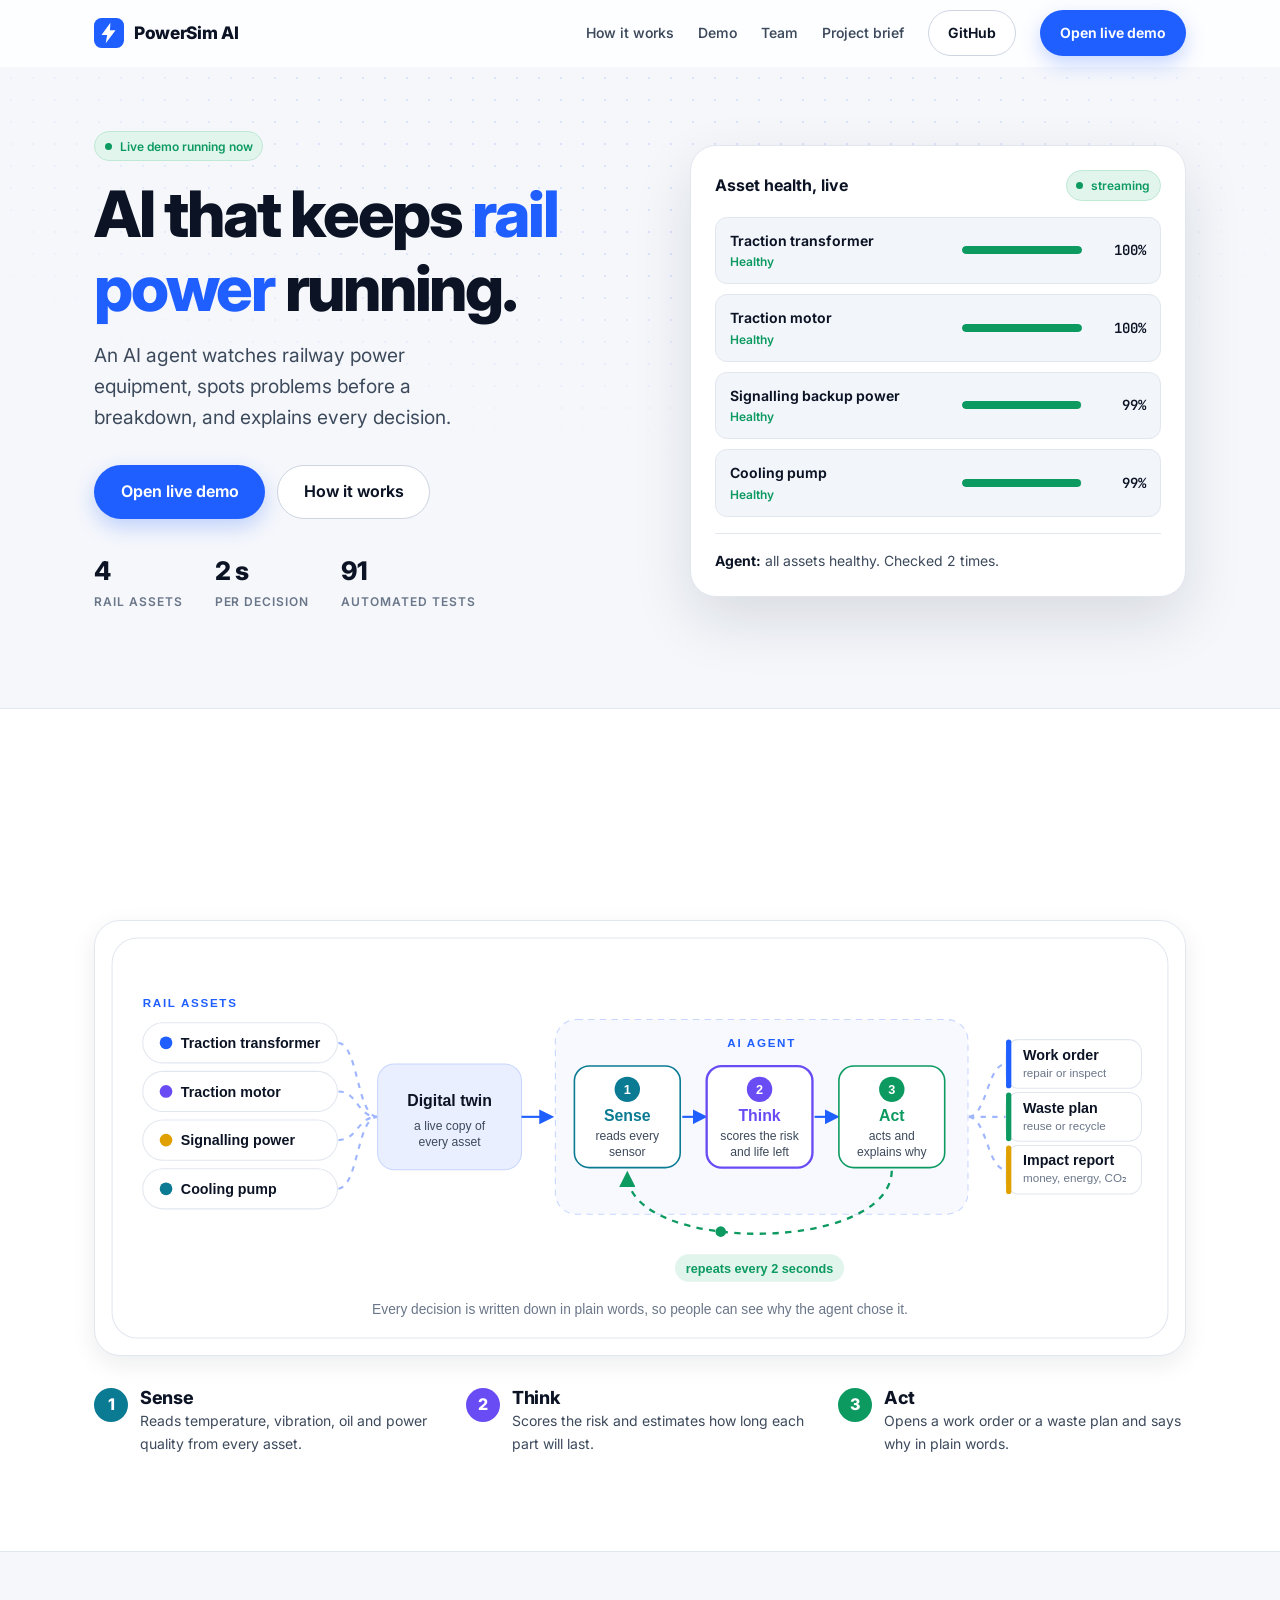
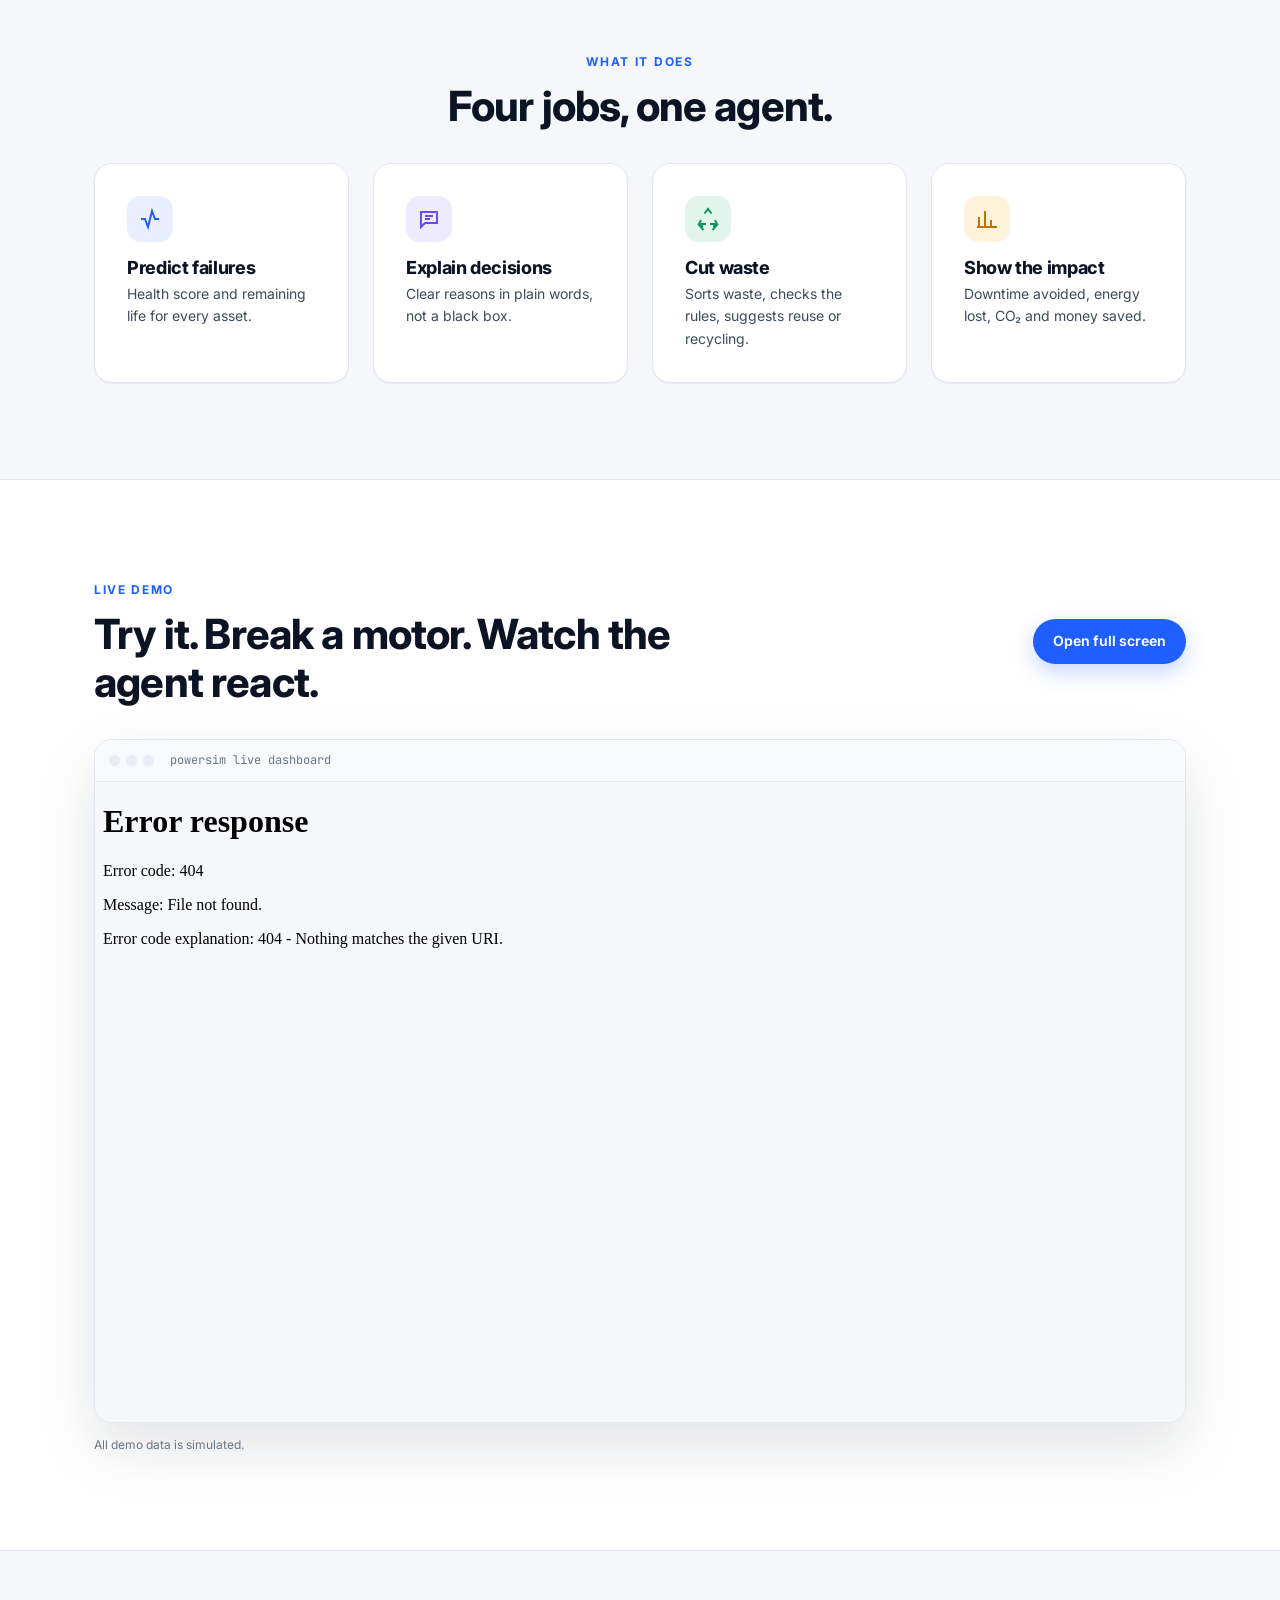
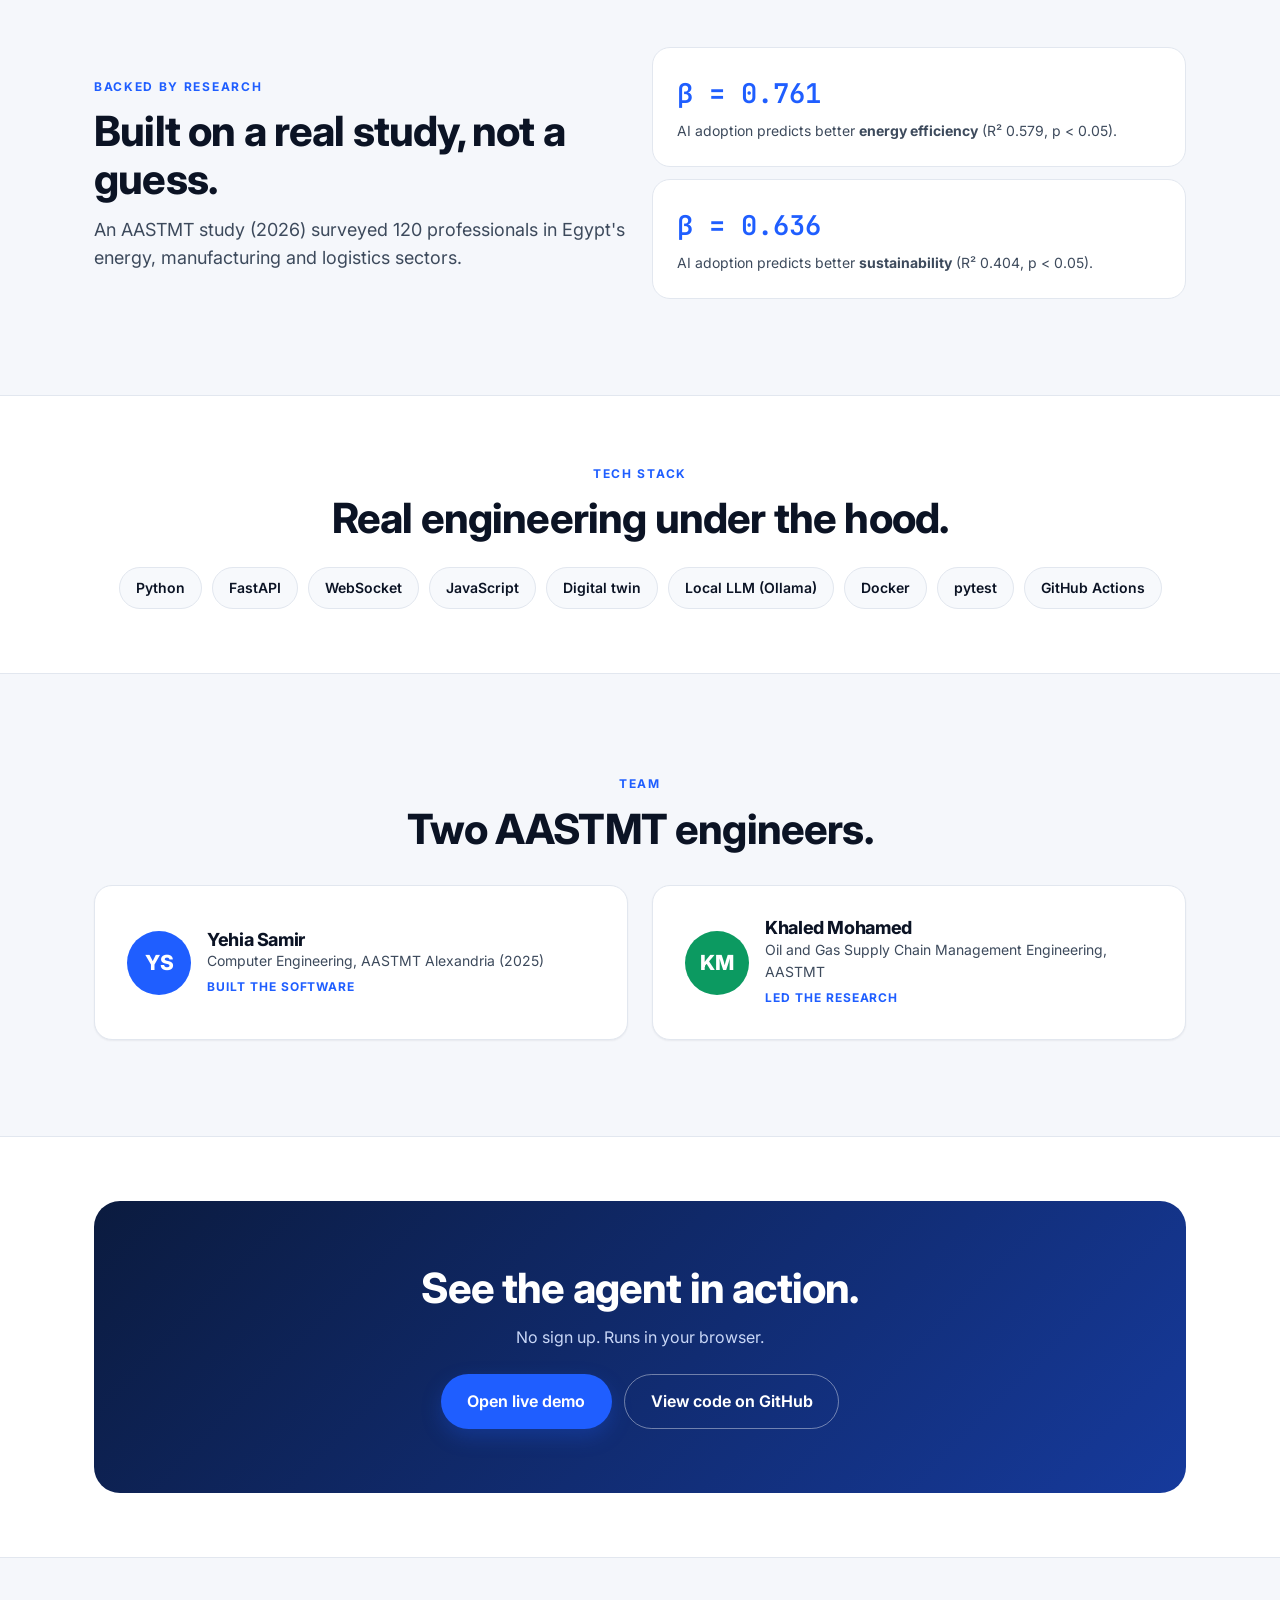
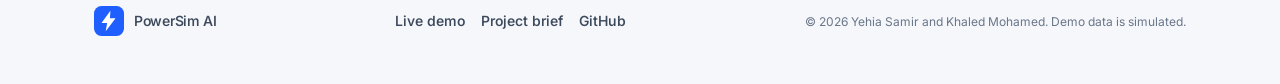
==== commit c6425630: "feat(site): remove the summit section from the home page Drop the Built for modern rail section, its" ====
--- a/static/index.html
+++ b/static/index.html
@@ -73,17 +73,6 @@
     .step h3 { font-size: var(--fs-md); }
     .step p { font-size: var(--fs-sm); margin-top: 2px; }
 
-    /* Summit */
-    .summit-head { display: flex; justify-content: space-between; align-items: flex-end; gap: var(--s-5); flex-wrap: wrap; }
-    .event { display: inline-flex; align-items: center; gap: 10px; padding: 10px 16px; border-radius: var(--r-md); background: var(--accent-dim); color: var(--navy); font-size: var(--fs-sm); font-weight: 600; }
-    .session { position: relative; overflow: hidden; }
-    .session .tag { font-size: var(--fs-xs); font-weight: 700; letter-spacing: .1em; text-transform: uppercase; color: var(--accent); }
-    .session h3 { font-size: 1.3rem; margin: 8px 0 var(--s-4); max-width: 26ch; }
-    .session ul { list-style: none; display: flex; flex-direction: column; gap: 12px; }
-    .session li { display: flex; gap: 10px; align-items: flex-start; font-size: var(--fs-sm); color: var(--text-1); }
-    .tick { flex: none; width: 22px; height: 22px; border-radius: 50%; display: grid; place-items: center; background: var(--ok-dim); color: var(--ok); font-size: 13px; font-weight: 800; margin-top: 1px; }
-    .session .icon { position: absolute; right: -10px; top: -10px; opacity: .08; width: 150px; height: 150px; }
-
     /* Features */
     .feat .ic { width: 46px; height: 46px; border-radius: 14px; display: grid; place-items: center; margin-bottom: var(--s-4); }
     .feat .ic svg { width: 24px; height: 24px; }
@@ -104,7 +93,7 @@
 
     /* Stack */
     .stack-list { display: flex; flex-wrap: wrap; gap: 10px; justify-content: center; margin-top: var(--s-5); }
-    .stack-list span { padding: 9px 16px; border-radius: var(--r-pill); background: var(--bg-1); border: 1px solid var(--border); font-size: var(--fs-sm); font-weight: 600; color: var(--text-0); }
+    .stack-list span { padding: 9px 16px; border-radius: var(--r-pill); background: var(--surface-2); border: 1px solid var(--border); font-size: var(--fs-sm); font-weight: 600; color: var(--text-0); }
 
     /* Team */
     .person { display: flex; gap: var(--s-4); align-items: center; }
@@ -118,7 +107,7 @@
     .cta h2 { color: #fff; font-size: var(--fs-2xl); }
     .cta p { color: #c9d7f7; margin-top: var(--s-3); }
     .cta .btn-ghost { background: transparent; color: #fff; border-color: rgba(255,255,255,.4); }
-    .footer { padding: var(--s-7) 0; border-top: 1px solid var(--border); background: var(--bg-1); }
+    .footer { padding: var(--s-7) 0; background: var(--bg-0); }
     .footer-row { display: flex; justify-content: space-between; align-items: center; gap: var(--s-5); flex-wrap: wrap; }
     .footer a { color: var(--text-1); font-size: var(--fs-sm); font-weight: 550; }
     .footer a:hover { color: var(--accent); }
@@ -144,7 +133,6 @@
       </a>
       <div class="nav-links" data-nav-links>
         <a class="link" href="#how">How it works</a>
-        <a class="link" href="#rail">Rail</a>
         <a class="link" href="#demo">Demo</a>
         <a class="link" href="#team">Team</a>
         <a class="link" href="/pitch">Project brief</a>
@@ -210,49 +198,8 @@
     </div>
   </section>
 
-  <!-- RAIL / SUMMIT -->
-  <section class="section" id="rail">
-    <div class="container">
-      <div class="summit-head">
-        <div>
-          <p class="eyebrow reveal">Built for modern rail</p>
-          <h2 class="section-title reveal">Two summit topics. One working project.</h2>
-          <p class="section-lead reveal">PowerSim AI connects directly to two sessions at the Siemens Talk Students' Summit 2026.</p>
-        </div>
-        <div class="event reveal">
-          <svg width="18" height="18" viewBox="0 0 24 24" fill="none" stroke="currentColor" stroke-width="2"><rect x="3" y="4" width="18" height="17" rx="3"/><path d="M8 2v4M16 2v4M3 10h18"/></svg>
-          15 October 2026 · Bibliotheca Alexandrina
-        </div>
-      </div>
-
-      <div class="grid grid-2" style="margin-top:var(--s-6)">
-        <div class="card session reveal">
-          <svg class="icon" viewBox="0 0 24 24" fill="none" stroke="#1f5eff" stroke-width="1.5"><path d="M4 21 9 3M20 21 15 3M6 15h12M7.5 9h9"/></svg>
-          <div class="tag">Session 1</div>
-          <h3>Modern Railway Infrastructure: Smart Signalling and Electrification</h3>
-          <ul>
-            <li><span class="tick">✓</span>Monitors the electrification chain: traction transformer, traction motor and cooling.</li>
-            <li><span class="tick">✓</span>Watches the backup power that keeps signalling safe.</li>
-            <li><span class="tick">✓</span>Predicts failures before they stop trains.</li>
-          </ul>
-        </div>
-        <div class="card session reveal d1">
-          <svg class="icon" viewBox="0 0 24 24" fill="none" stroke="#0c9a61" stroke-width="1.5"><path d="M13 2 3 14h9l-1 8 10-12h-9z"/></svg>
-          <div class="tag" style="color:var(--ok)">Session 2</div>
-          <h3>Renewable Energy Markets: Grid Integration and Stability</h3>
-          <ul>
-            <li><span class="tick">✓</span>Tracks power factor and voltage drift across the network.</li>
-            <li><span class="tick">✓</span>Shows energy lost to worn equipment, in kWh and CO₂.</li>
-            <li><span class="tick">✓</span>Turns savings into one clear sustainability score.</li>
-          </ul>
-        </div>
-      </div>
-      <p class="note reveal" style="margin-top:var(--s-4)">AASTMT is an academic partner of the summit. PowerSim AI is an independent student project and is not affiliated with or endorsed by Siemens.</p>
-    </div>
-  </section>
-
   <!-- FEATURES -->
-  <section class="section section--white">
+  <section class="section">
     <div class="container">
       <div style="text-align:center">
         <p class="eyebrow reveal">What it does</p>
@@ -280,7 +227,7 @@
   </section>
 
   <!-- DEMO -->
-  <section class="section" id="demo">
+  <section class="section section--white" id="demo">
     <div class="container">
       <div class="row between wrap gap-4">
         <div>
@@ -298,7 +245,7 @@
   </section>
 
   <!-- RESEARCH -->
-  <section class="section section--white" id="research">
+  <section class="section" id="research">
     <div class="container">
       <div class="grid grid-2" style="align-items:center">
         <div>
@@ -315,7 +262,7 @@
   </section>
 
   <!-- STACK -->
-  <section class="section section--tight">
+  <section class="section section--tight section--white">
     <div class="container" style="text-align:center">
       <p class="eyebrow reveal">Tech stack</p>
       <h2 class="section-title center-text reveal">Real engineering under the hood.</h2>
@@ -326,7 +273,7 @@
   </section>
 
   <!-- TEAM -->
-  <section class="section section--white" id="team">
+  <section class="section" id="team">
     <div class="container">
       <div style="text-align:center">
         <p class="eyebrow reveal">Team</p>
@@ -354,7 +301,7 @@
   </section>
 
   <!-- CTA -->
-  <section class="section section--tight">
+  <section class="section section--tight section--white">
     <div class="container">
       <div class="cta reveal">
         <h2>See the agent in action.</h2>
